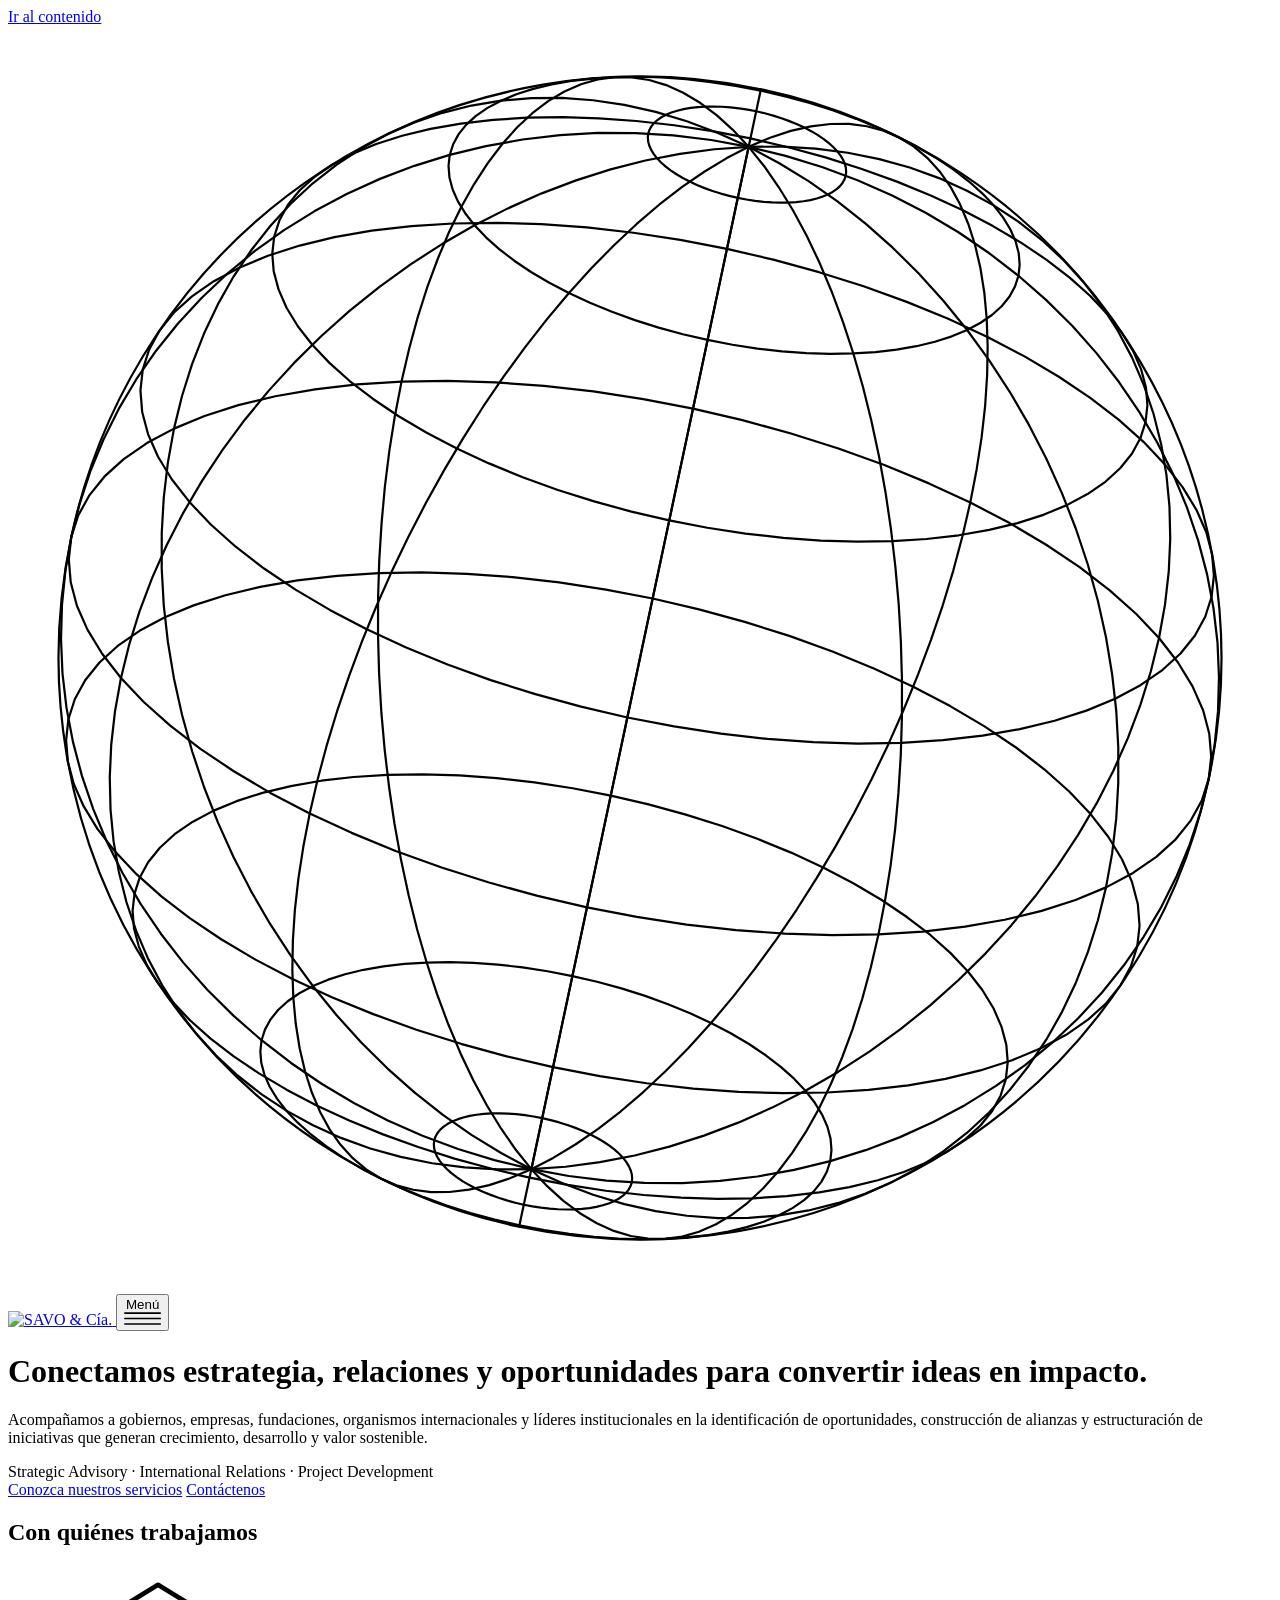
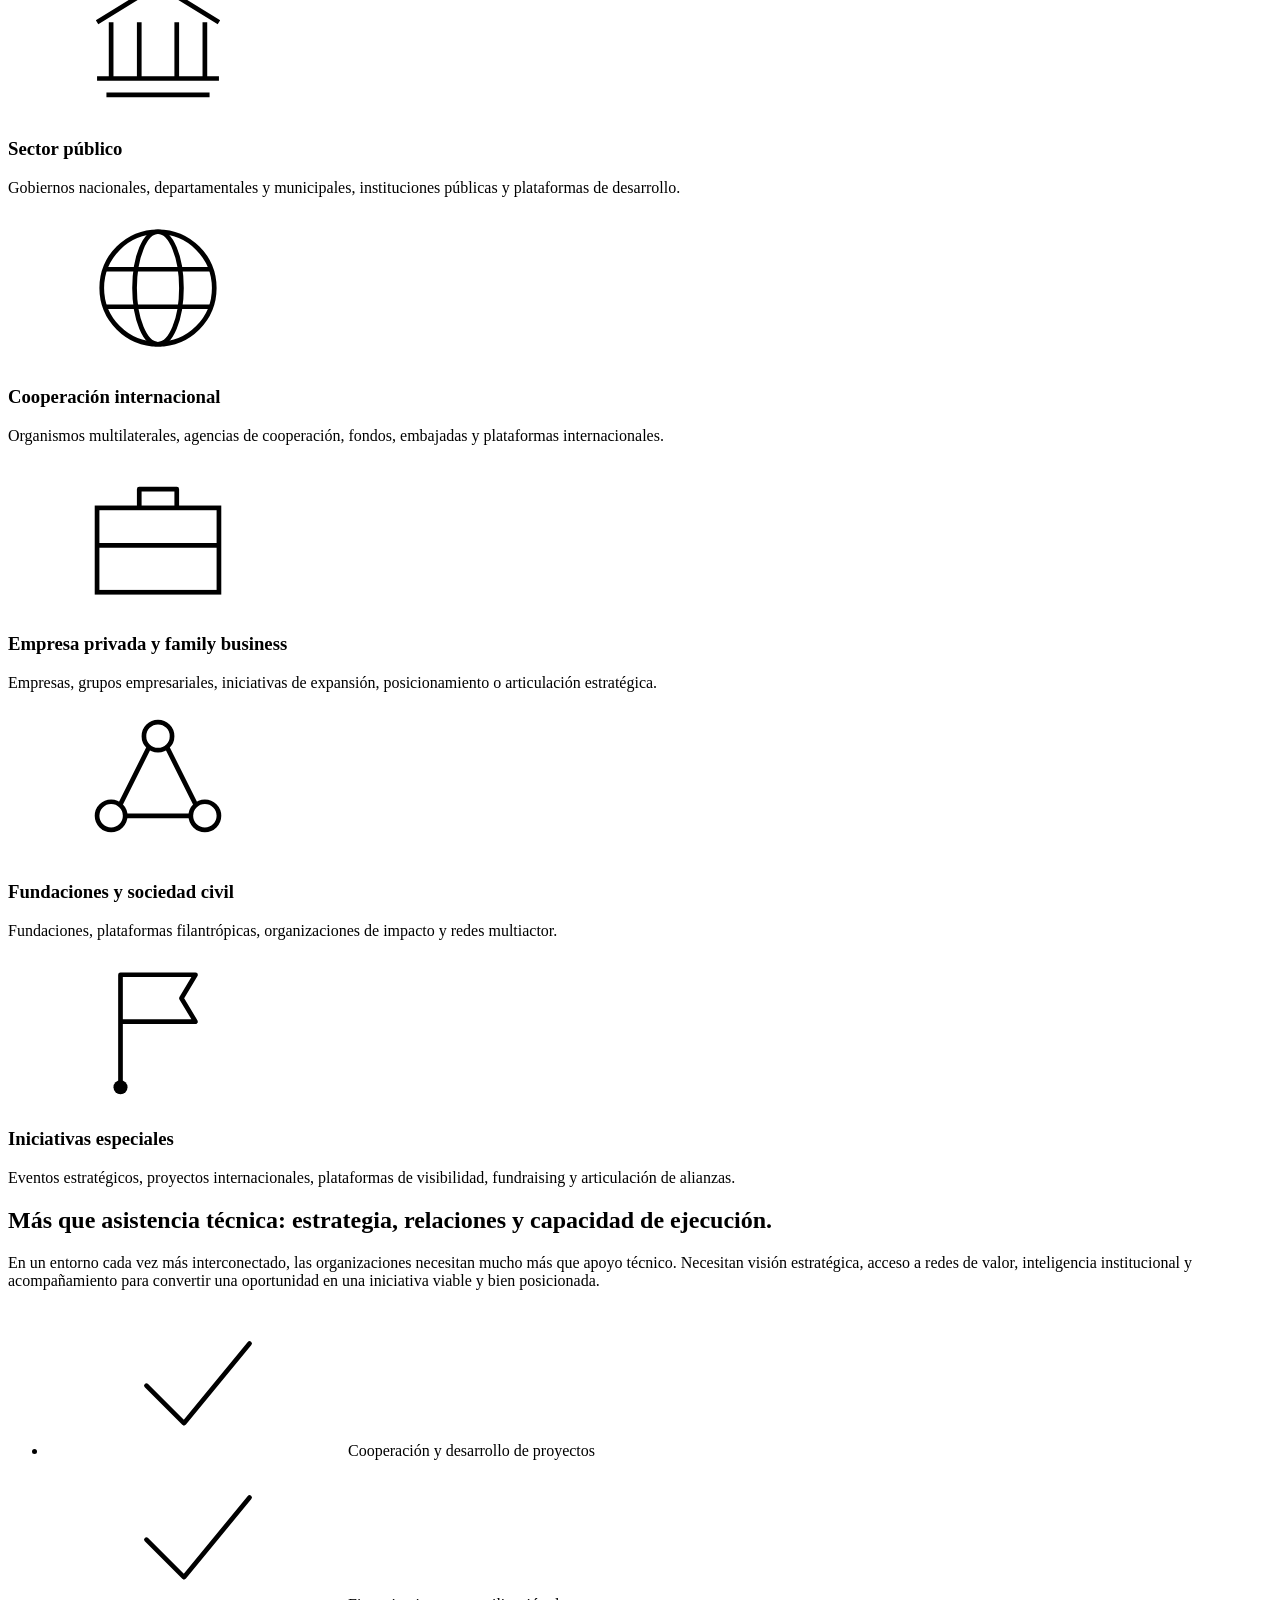
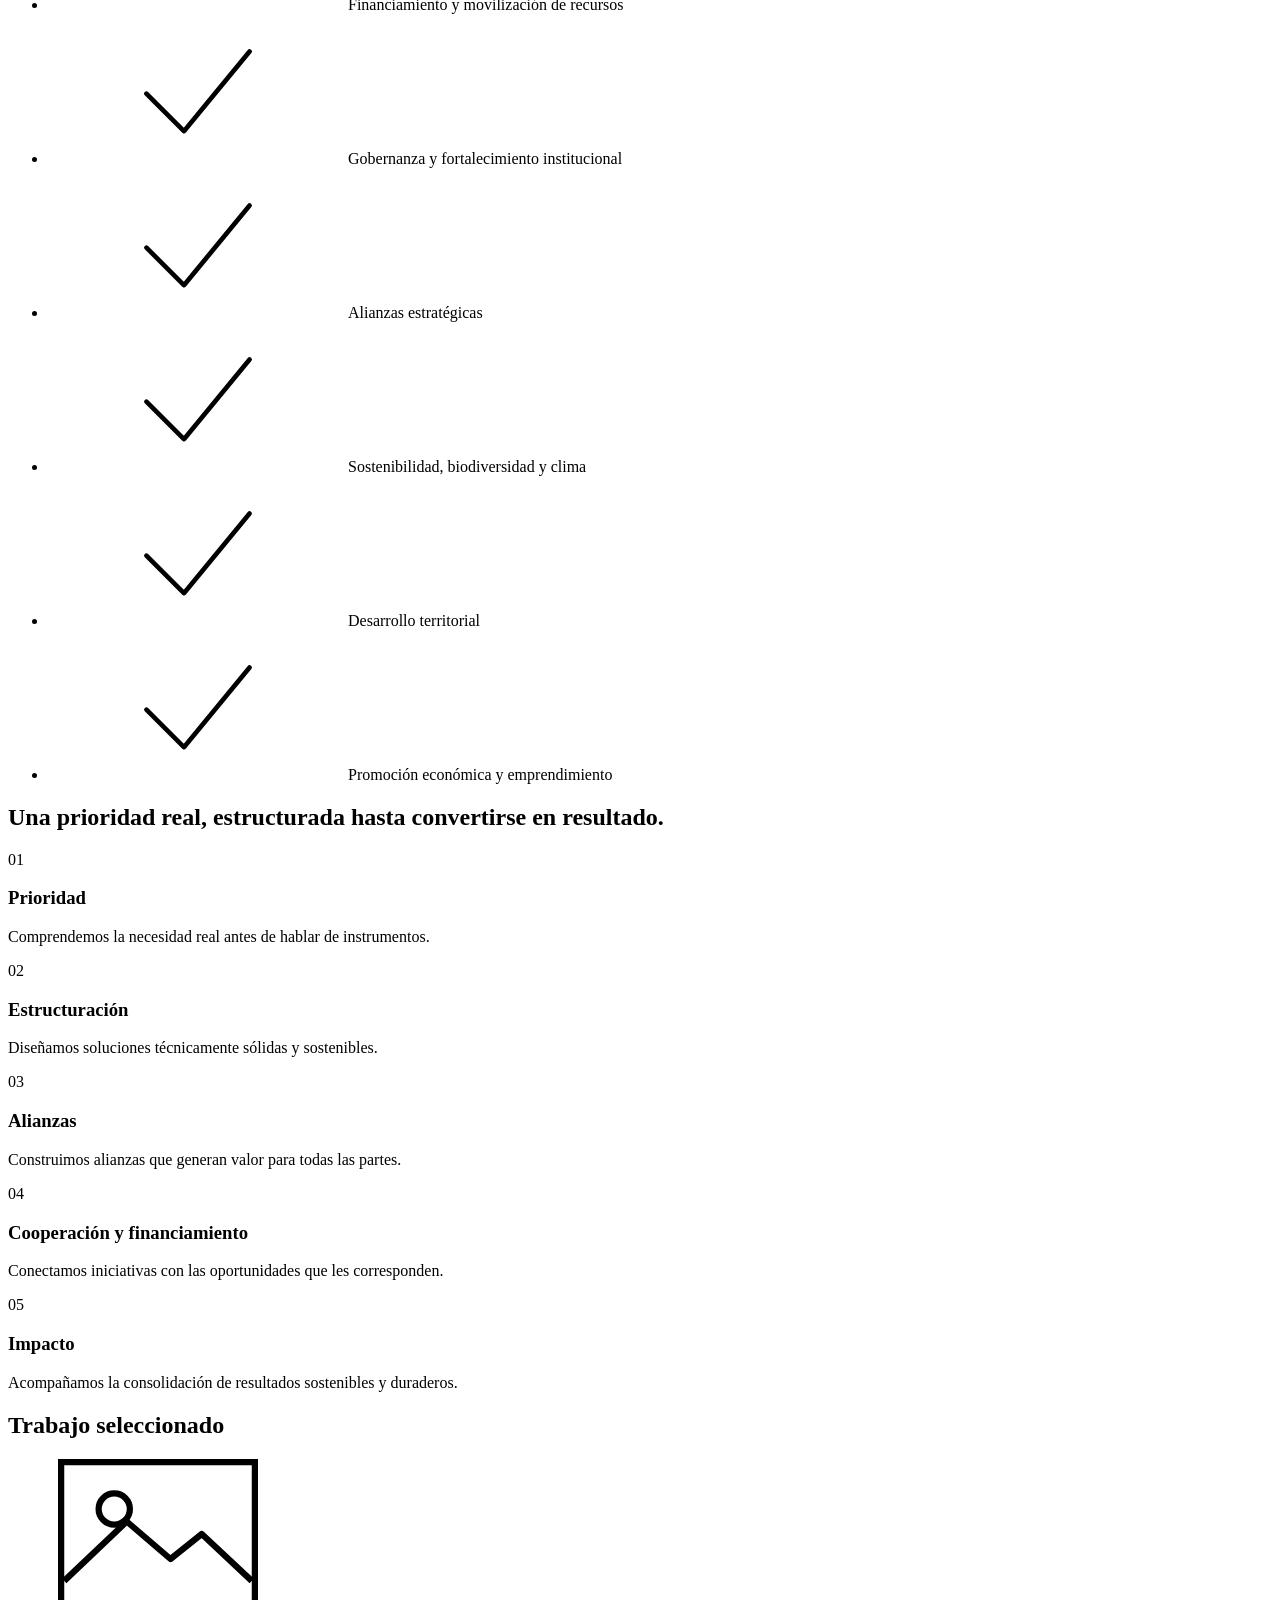
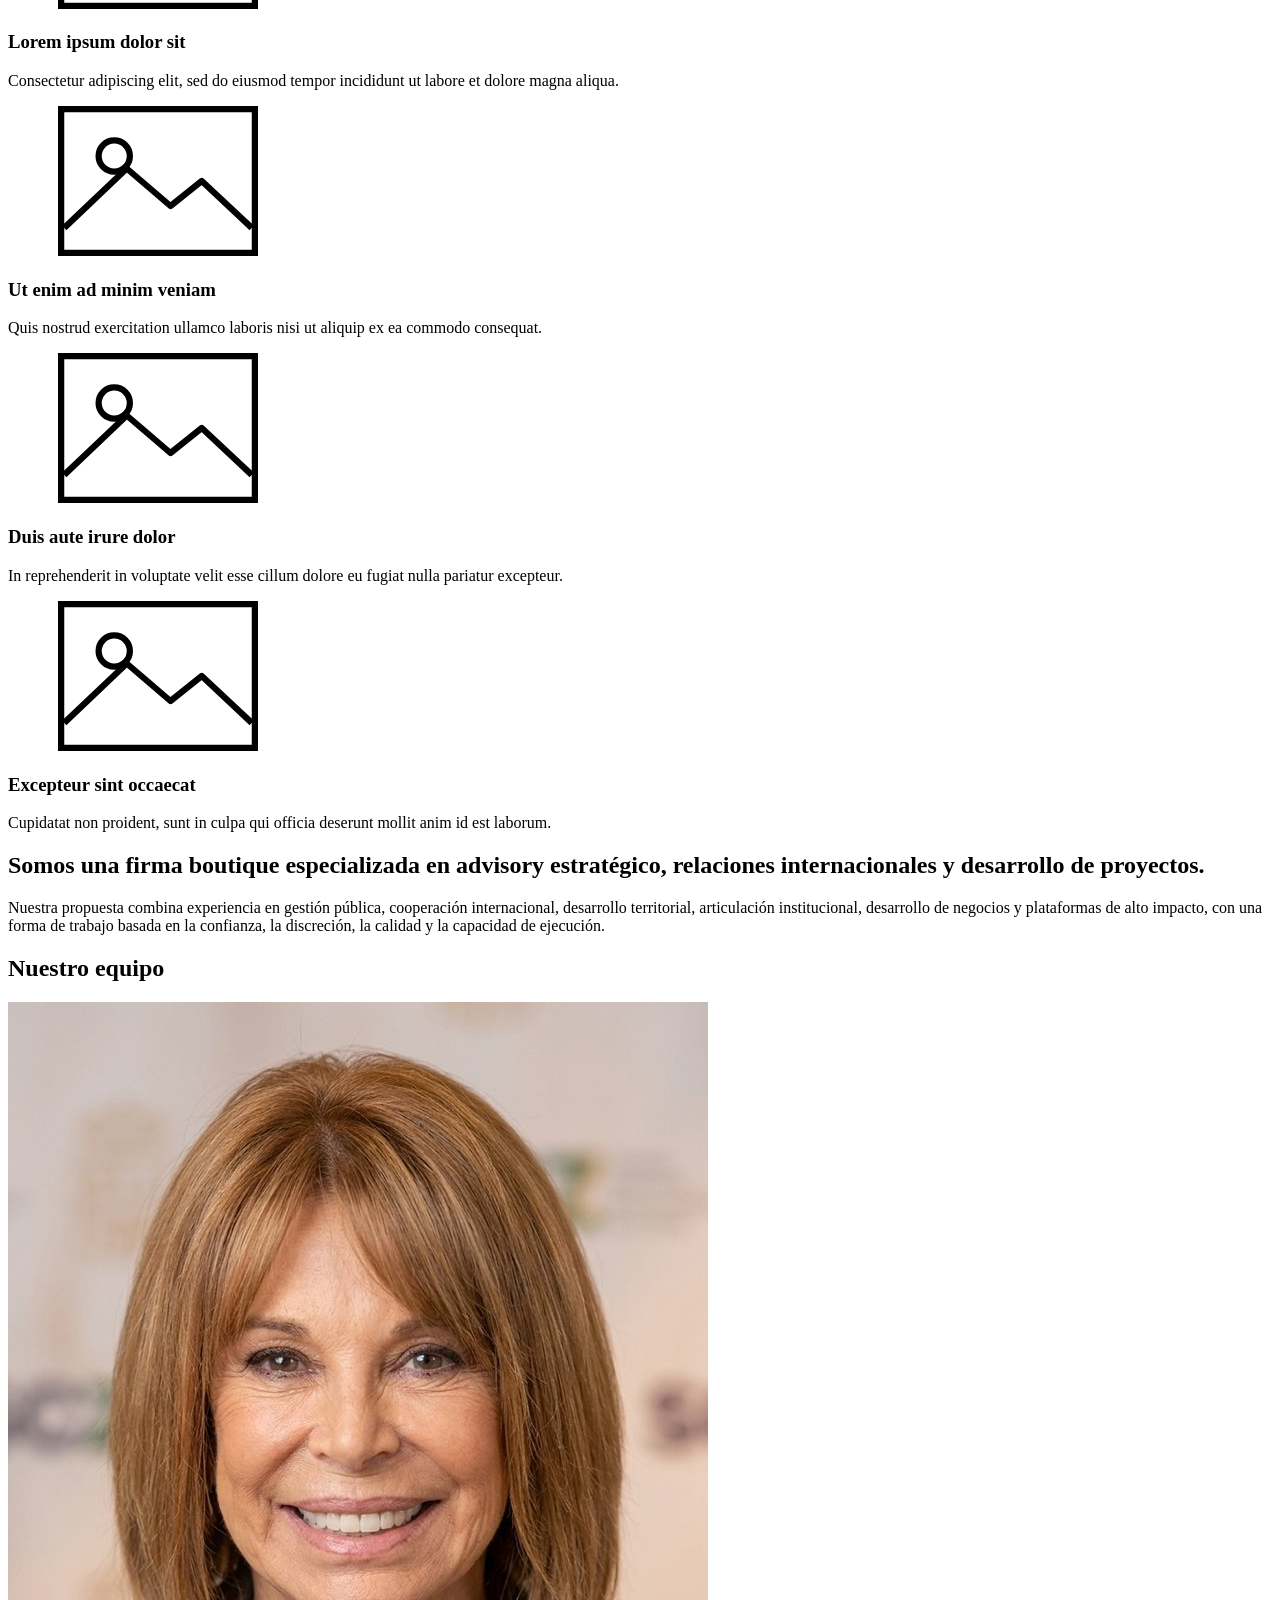
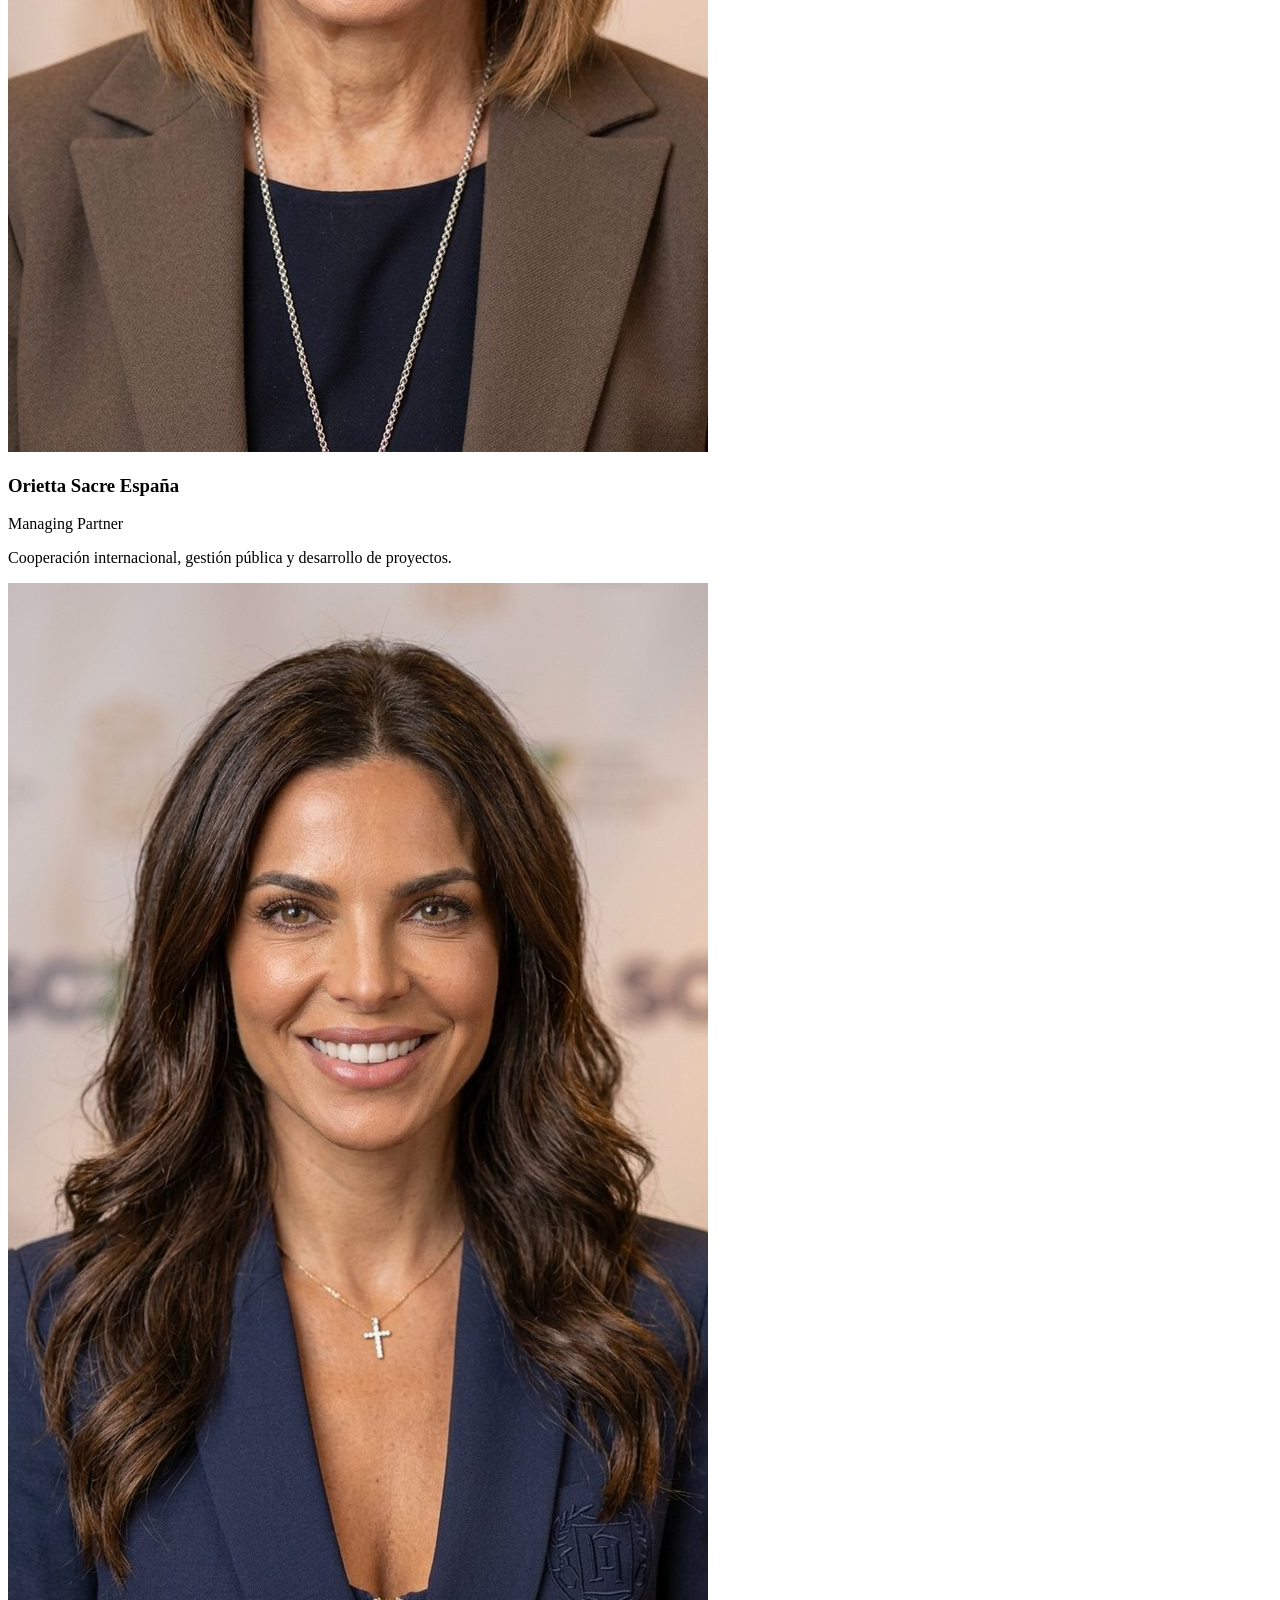
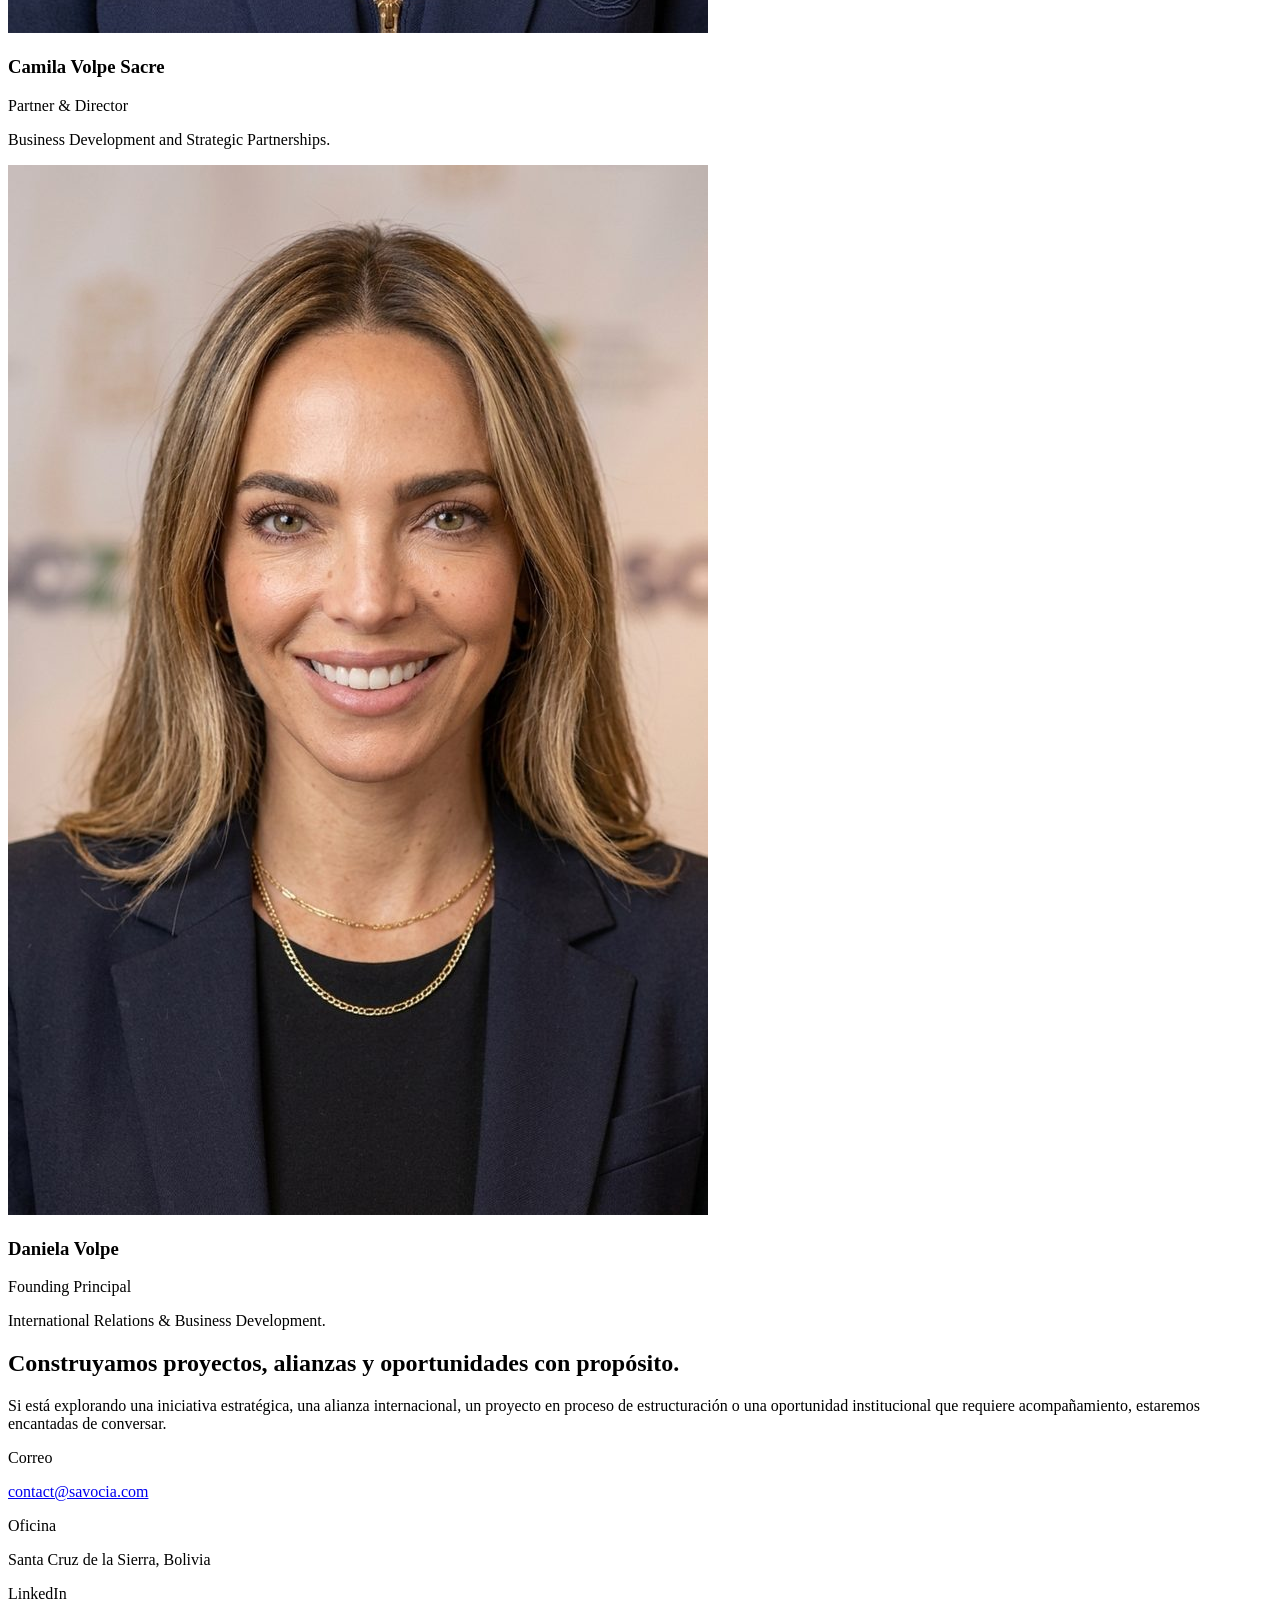
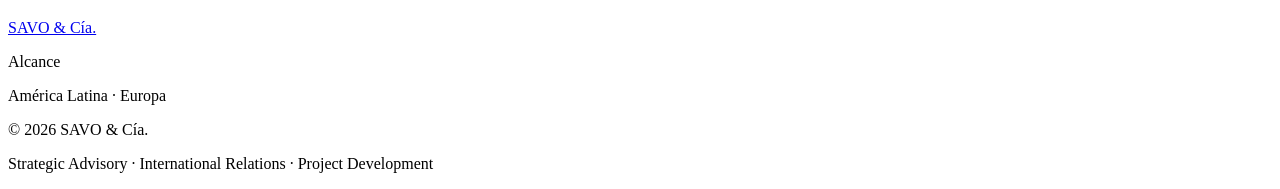
==== es/index.html @ 2169310a "Replace stock team photos with the real partner portraits Cropped to 2:3 and optimised: 1.9MB of sou" ====
<!DOCTYPE html>
<html lang="es">
<head>
<meta charset="utf-8">
<meta name="robots" content="noindex, nofollow">
<meta name="viewport" content="width=device-width, initial-scale=1">
<title>SAVO &amp; Cía. — Strategic Advisory, International Relations, Project Development</title>
<meta name="description" content="Firma boutique boliviana de asesoría estratégica. Convertimos prioridades reales de desarrollo en proyectos estructurados que atraen alianzas, cooperación y financiamiento.">
<link rel="canonical" href="https://www.savocia.com/es/">
<link rel="alternate" hreflang="es" href="https://www.savocia.com/es/">
<link rel="alternate" hreflang="en" href="https://www.savocia.com/en/">
<link rel="alternate" hreflang="x-default" href="https://www.savocia.com/">
<meta property="og:type" content="website">
<meta property="og:locale" content="es_BO">
<meta property="og:title" content="SAVO &amp; Cía.">
<meta property="og:description" content="De prioridades reales a impacto duradero. Asesoría estratégica, relaciones internacionales y desarrollo de proyectos.">
<meta property="og:url" content="https://www.savocia.com/es/">
<link rel="icon" href="../assets/brand/isotype.svg" type="image/svg+xml">
<link rel="preconnect" href="https://fonts.googleapis.com">
<link rel="preconnect" href="https://fonts.gstatic.com" crossorigin>
<link rel="stylesheet" href="https://fonts.googleapis.com/css2?family=Zen+Kaku+Gothic+New:wght@300;400;500;700&display=swap">
<link rel="stylesheet" href="../assets/css/savo.css">
</head>
<body>
<svg width="0" height="0" style="position:absolute" aria-hidden="true" focusable="false">
  <symbol id="ph-image" viewBox="0 0 32 24">
    <rect x="0.5" y="0.5" width="31" height="23" fill="none" stroke="currentColor"/>
    <circle cx="9" cy="8" r="2.5" fill="none" stroke="currentColor"/>
    <path d="M1 19.5 L11 10 L18 16 L23 12 L31 19.5" fill="none" stroke="currentColor" stroke-linejoin="round"/>
  </symbol>
  <symbol id="ic-public" viewBox="0 0 32 32">
    <path d="M3 12 L16 4 L29 12" fill="none" stroke="currentColor" stroke-linejoin="round"/>
    <path d="M6 12 V24 M12 12 V24 M20 12 V24 M26 12 V24" fill="none" stroke="currentColor"/>
    <path d="M3 24 H29 M5 27.5 H27" fill="none" stroke="currentColor"/>
  </symbol>
  <symbol id="ic-coop" viewBox="0 0 32 32">
    <circle cx="16" cy="16" r="12" fill="none" stroke="currentColor"/>
    <ellipse cx="16" cy="16" rx="5" ry="12" fill="none" stroke="currentColor"/>
    <path d="M4.5 12 H27.5 M4.5 20 H27.5" fill="none" stroke="currentColor"/>
  </symbol>
  <symbol id="ic-private" viewBox="0 0 32 32">
    <rect x="3" y="10" width="26" height="18" fill="none" stroke="currentColor"/>
    <path d="M12 10 V6 h8 v4" fill="none" stroke="currentColor" stroke-linejoin="round"/>
    <path d="M3 18 H29" fill="none" stroke="currentColor"/>
  </symbol>
  <symbol id="ic-civil" viewBox="0 0 32 32">
    <circle cx="16" cy="6" r="3" fill="none" stroke="currentColor"/>
    <circle cx="6" cy="23" r="3" fill="none" stroke="currentColor"/>
    <circle cx="26" cy="23" r="3" fill="none" stroke="currentColor"/>
    <path d="M14 8.5 L8 20.5 M18 8.5 L24 20.5 M9 23 H23" fill="none" stroke="currentColor"/>
  </symbol>
  <symbol id="ic-special" viewBox="0 0 32 32">
    <path d="M8 28 V4 h16 l-3 5 3 5 H8" fill="none" stroke="currentColor" stroke-linejoin="round"/>
    <circle cx="8" cy="28" r="1.5" fill="currentColor" stroke="none"/>
  </symbol>
  <symbol id="ic-check" viewBox="0 0 32 32">
    <path d="M5 17 L13 25 L27 8" fill="none" stroke="currentColor" stroke-width="1" stroke-linecap="round" stroke-linejoin="round"/>
  </symbol>
  <symbol id="ph-person" viewBox="0 0 32 32">
    <rect x="0.5" y="0.5" width="31" height="31" fill="none" stroke="currentColor"/>
    <circle cx="16" cy="13" r="4.5" fill="none" stroke="currentColor"/>
    <path d="M7.5 27 C7.5 21.5 11.5 19 16 19 C20.5 19 24.5 21.5 24.5 27" fill="none" stroke="currentColor" stroke-linecap="round"/>
  </symbol>
</svg>
<a class="skip" href="#cobertura">Ir al contenido</a>

<div class="menu-overlay" id="menu-overlay" hidden>
  <div class="wrap menu-inner">
    <div class="menu-head">
      <a class="mark" href="./" aria-label="SAVO &amp; Cía., inicio">
        <img src="../assets/brand/logotype-cream.svg" alt="SAVO &amp; Cía.">
      </a>
      <button class="menu-close" aria-label="Cerrar menú">
        <svg viewBox="0 0 44 44" aria-hidden="true">
          <line x1="5" y1="5" x2="39" y2="39" stroke="currentColor" stroke-width="1.5" stroke-linecap="round"/>
          <line x1="39" y1="5" x2="5" y2="39" stroke="currentColor" stroke-width="1.5" stroke-linecap="round"/>
        </svg>
      </button>
    </div>
      <nav class="menu-nav" aria-label="Principal">
        <a href="./" aria-current="page">Inicio</a>
        <a href="#areas">Qué hacemos</a>
        <a href="#enfoque">El enfoque</a>
        <a href="#trabajo">Trabajo</a>
        <a href="#equipo">Equipo</a>
        <a href="#contacto">Contacto</a>
      </nav>
      <a class="lang" href="../en/" data-lang-switch="en" aria-label="Switch to English"><b>ES</b> <span>/ EN</span></a>
  </div>
</div>

<div class="field">
  <div class="wrap">
    <div class="hero-globe" aria-hidden="true" data-tilt="26"><svg viewBox="0 0 200 200" fill="none" stroke="currentColor" stroke-width="0.35" stroke-linejoin="round" stroke-linecap="round"><g transform="rotate(12 100.0 100.0)"><circle cx="100.0" cy="100.0" r="92.0"/><path d="M115.98,181.43 L115.91,182.04 L115.73,182.65 L115.43,183.25 L115.01,183.83 L114.48,184.39 L113.84,184.93 L113.09,185.45 L112.24,185.93 L111.30,186.38 L110.27,186.80 L109.16,187.17 L107.99,187.50 L106.75,187.78 L105.46,188.01 L104.13,188.20 L102.77,188.33 L101.39,188.41 L100.00,188.44 L98.61,188.41 L97.23,188.33 L95.87,188.20 L94.54,188.01 L93.25,187.78 L92.01,187.50 L90.84,187.17 L89.73,186.80 L88.70,186.38 L87.76,185.93 L86.91,185.45 L86.16,184.93 L85.52,184.39 L84.99,183.83 L84.57,183.25 L84.27,182.65 L84.09,182.04 L84.02,181.43 L84.09,180.82 L84.27,180.22 L84.57,179.62 L84.99,179.04 L85.52,178.47 L86.16,177.93 L86.91,177.42 L87.76,176.93 L88.70,176.48 L89.73,176.07 L90.84,175.70 L92.01,175.37 L93.25,175.09 L94.54,174.85 L95.87,174.67 L97.23,174.54 L98.61,174.46 L100.00,174.43 L101.39,174.46 L102.77,174.54 L104.13,174.67 L105.46,174.85 L106.75,175.09 L107.99,175.37 L109.16,175.70 L110.27,176.07 L111.30,176.48 L112.24,176.93 L113.09,177.42 L113.84,177.93 L114.48,178.47 L115.01,179.04 L115.43,179.62 L115.73,180.22 L115.91,180.82 L115.98,181.43"/><path d="M146.00,171.61 L145.82,173.37 L145.30,175.11 L144.43,176.83 L143.23,178.51 L141.69,180.13 L139.84,181.69 L137.68,183.18 L135.24,184.57 L132.53,185.87 L129.57,187.06 L126.38,188.13 L123.00,189.07 L119.44,189.89 L115.73,190.56 L111.91,191.09 L107.99,191.47 L104.01,191.70 L100.00,191.78 L95.99,191.70 L92.01,191.47 L88.09,191.09 L84.27,190.56 L80.56,189.89 L77.00,189.07 L73.62,188.13 L70.43,187.06 L67.47,185.87 L64.76,184.57 L62.32,183.18 L60.16,181.69 L58.31,180.13 L56.77,178.51 L55.57,176.83 L54.70,175.11 L54.18,173.37 L54.00,171.61 L54.18,169.85 L54.70,168.11 L55.57,166.39 L56.77,164.71 L58.31,163.09 L60.16,161.53 L62.32,160.04 L64.76,158.65 L67.47,157.35 L70.43,156.16 L73.62,155.09 L77.00,154.15 L80.56,153.34 L84.27,152.66 L88.09,152.13 L92.01,151.75 L95.99,151.52 L100.00,151.45 L104.01,151.52 L107.99,151.75 L111.91,152.13 L115.73,152.66 L119.44,153.34 L123.00,154.15 L126.38,155.09 L129.57,156.16 L132.53,157.35 L135.24,158.65 L137.68,160.04 L139.84,161.53 L141.69,163.09 L143.23,164.71 L144.43,166.39 L145.30,168.11 L145.82,169.85 L146.00,171.61"/><path d="M170.48,153.15 L170.21,155.84 L169.41,158.52 L168.07,161.15 L166.23,163.72 L163.87,166.21 L161.03,168.60 L157.73,170.87 L153.99,173.01 L149.83,175.00 L145.30,176.82 L140.42,178.46 L135.24,179.91 L129.78,181.15 L124.10,182.18 L118.24,182.99 L112.24,183.58 L106.14,183.93 L100.00,184.05 L93.86,183.93 L87.76,183.58 L81.76,182.99 L75.90,182.18 L70.22,181.15 L64.76,179.91 L59.58,178.46 L54.70,176.82 L50.17,175.00 L46.01,173.01 L42.27,170.87 L38.97,168.60 L36.13,166.21 L33.77,163.72 L31.93,161.15 L30.59,158.52 L29.79,155.84 L29.52,153.15 L29.79,150.46 L30.59,147.79 L31.93,145.16 L33.77,142.58 L36.13,140.09 L38.97,137.70 L42.27,135.43 L46.01,133.29 L50.17,131.31 L54.70,129.48 L59.58,127.84 L64.76,126.40 L70.22,125.15 L75.90,124.12 L81.76,123.31 L87.76,122.73 L93.86,122.37 L100.00,122.26 L106.14,122.37 L112.24,122.73 L118.24,123.31 L124.10,124.12 L129.78,125.15 L135.24,126.40 L140.42,127.84 L145.30,129.48 L149.83,131.31 L153.99,133.29 L157.73,135.43 L161.03,137.70 L163.87,140.09 L166.23,142.58 L168.07,145.16 L169.41,147.79 L170.21,150.46 L170.48,153.15"/><path d="M186.45,128.28 L186.12,131.58 L185.14,134.86 L183.51,138.09 L181.24,141.24 L178.35,144.30 L174.87,147.23 L170.82,150.02 L166.23,152.64 L161.13,155.08 L155.57,157.31 L149.59,159.33 L143.23,161.10 L136.54,162.63 L129.57,163.89 L122.38,164.89 L115.01,165.60 L107.53,166.04 L100.00,166.18 L92.47,166.04 L84.99,165.60 L77.62,164.89 L70.43,163.89 L63.46,162.63 L56.77,161.10 L50.41,159.33 L44.43,157.31 L38.87,155.08 L33.77,152.64 L29.18,150.02 L25.13,147.23 L21.65,144.30 L18.76,141.24 L16.49,138.09 L14.86,134.86 L13.88,131.58 L13.55,128.28 L13.88,124.98 L14.86,121.70 L16.49,118.47 L18.76,115.32 L21.65,112.26 L25.13,109.33 L29.18,106.54 L33.77,103.92 L38.87,101.48 L44.43,99.25 L50.41,97.24 L56.77,95.46 L63.46,93.93 L70.43,92.67 L77.62,91.67 L84.99,90.96 L92.47,90.53 L100.00,90.38 L107.53,90.53 L115.01,90.96 L122.38,91.67 L129.57,92.67 L136.54,93.93 L143.23,95.46 L149.59,97.24 L155.57,99.25 L161.13,101.48 L166.23,103.92 L170.82,106.54 L174.87,109.33 L178.35,112.26 L181.24,115.32 L183.51,118.47 L185.14,121.70 L186.12,124.98 L186.45,128.28"/><path d="M192.00,100.00 L191.65,103.52 L190.60,107.00 L188.87,110.44 L186.45,113.79 L183.38,117.04 L179.67,120.17 L175.36,123.13 L170.48,125.92 L165.05,128.52 L159.14,130.89 L152.77,133.04 L146.00,134.93 L138.88,136.55 L131.47,137.90 L123.81,138.96 L115.98,139.72 L108.02,140.18 L100.00,140.33 L91.98,140.18 L84.02,139.72 L76.19,138.96 L68.53,137.90 L61.12,136.55 L54.00,134.93 L47.23,133.04 L40.86,130.89 L34.95,128.52 L29.52,125.92 L24.64,123.13 L20.33,120.17 L16.62,117.04 L13.55,113.79 L11.13,110.44 L9.40,107.00 L8.35,103.52 L8.00,100.00 L8.35,96.48 L9.40,93.00 L11.13,89.56 L13.55,86.21 L16.62,82.96 L20.33,79.83 L24.64,76.87 L29.52,74.08 L34.95,71.48 L40.86,69.11 L47.23,66.96 L54.00,65.07 L61.12,63.45 L68.53,62.10 L76.19,61.04 L84.02,60.28 L91.98,59.82 L100.00,59.67 L108.02,59.82 L115.98,60.28 L123.81,61.04 L131.47,62.10 L138.88,63.45 L146.00,65.07 L152.77,66.96 L159.14,69.11 L165.05,71.48 L170.48,74.08 L175.36,76.87 L179.67,79.83 L183.38,82.96 L186.45,86.21 L188.87,89.56 L190.60,93.00 L191.65,96.48 L192.00,100.00"/><path d="M186.45,71.72 L186.12,75.02 L185.14,78.30 L183.51,81.53 L181.24,84.68 L178.35,87.74 L174.87,90.67 L170.82,93.46 L166.23,96.08 L161.13,98.52 L155.57,100.75 L149.59,102.76 L143.23,104.54 L136.54,106.07 L129.57,107.33 L122.38,108.33 L115.01,109.04 L107.53,109.47 L100.00,109.62 L92.47,109.47 L84.99,109.04 L77.62,108.33 L70.43,107.33 L63.46,106.07 L56.77,104.54 L50.41,102.76 L44.43,100.75 L38.87,98.52 L33.77,96.08 L29.18,93.46 L25.13,90.67 L21.65,87.74 L18.76,84.68 L16.49,81.53 L14.86,78.30 L13.88,75.02 L13.55,71.72 L13.88,68.42 L14.86,65.14 L16.49,61.91 L18.76,58.76 L21.65,55.70 L25.13,52.77 L29.18,49.98 L33.77,47.36 L38.87,44.92 L44.43,42.69 L50.41,40.67 L56.77,38.90 L63.46,37.37 L70.43,36.11 L77.62,35.11 L84.99,34.40 L92.47,33.96 L100.00,33.82 L107.53,33.96 L115.01,34.40 L122.38,35.11 L129.57,36.11 L136.54,37.37 L143.23,38.90 L149.59,40.67 L155.57,42.69 L161.13,44.92 L166.23,47.36 L170.82,49.98 L174.87,52.77 L178.35,55.70 L181.24,58.76 L183.51,61.91 L185.14,65.14 L186.12,68.42 L186.45,71.72"/><path d="M170.48,46.85 L170.21,49.54 L169.41,52.21 L168.07,54.84 L166.23,57.42 L163.87,59.91 L161.03,62.30 L157.73,64.57 L153.99,66.71 L149.83,68.69 L145.30,70.52 L140.42,72.16 L135.24,73.60 L129.78,74.85 L124.10,75.88 L118.24,76.69 L112.24,77.27 L106.14,77.63 L100.00,77.74 L93.86,77.63 L87.76,77.27 L81.76,76.69 L75.90,75.88 L70.22,74.85 L64.76,73.60 L59.58,72.16 L54.70,70.52 L50.17,68.69 L46.01,66.71 L42.27,64.57 L38.97,62.30 L36.13,59.91 L33.77,57.42 L31.93,54.84 L30.59,52.21 L29.79,49.54 L29.52,46.85 L29.79,44.16 L30.59,41.48 L31.93,38.85 L33.77,36.28 L36.13,33.79 L38.97,31.40 L42.27,29.13 L46.01,26.99 L50.17,25.00 L54.70,23.18 L59.58,21.54 L64.76,20.09 L70.22,18.85 L75.90,17.82 L81.76,17.01 L87.76,16.42 L93.86,16.07 L100.00,15.95 L106.14,16.07 L112.24,16.42 L118.24,17.01 L124.10,17.82 L129.78,18.85 L135.24,20.09 L140.42,21.54 L145.30,23.18 L149.83,25.00 L153.99,26.99 L157.73,29.13 L161.03,31.40 L163.87,33.79 L166.23,36.28 L168.07,38.85 L169.41,41.48 L170.21,44.16 L170.48,46.85"/><path d="M146.00,28.39 L145.82,30.15 L145.30,31.89 L144.43,33.61 L143.23,35.29 L141.69,36.91 L139.84,38.47 L137.68,39.96 L135.24,41.35 L132.53,42.65 L129.57,43.84 L126.38,44.91 L123.00,45.85 L119.44,46.66 L115.73,47.34 L111.91,47.87 L107.99,48.25 L104.01,48.48 L100.00,48.55 L95.99,48.48 L92.01,48.25 L88.09,47.87 L84.27,47.34 L80.56,46.66 L77.00,45.85 L73.62,44.91 L70.43,43.84 L67.47,42.65 L64.76,41.35 L62.32,39.96 L60.16,38.47 L58.31,36.91 L56.77,35.29 L55.57,33.61 L54.70,31.89 L54.18,30.15 L54.00,28.39 L54.18,26.63 L54.70,24.89 L55.57,23.17 L56.77,21.49 L58.31,19.87 L60.16,18.31 L62.32,16.82 L64.76,15.43 L67.47,14.13 L70.43,12.94 L73.62,11.87 L77.00,10.93 L80.56,10.11 L84.27,9.44 L88.09,8.91 L92.01,8.53 L95.99,8.30 L100.00,8.22 L104.01,8.30 L107.99,8.53 L111.91,8.91 L115.73,9.44 L119.44,10.11 L123.00,10.93 L126.38,11.87 L129.57,12.94 L132.53,14.13 L135.24,15.43 L137.68,16.82 L139.84,18.31 L141.69,19.87 L143.23,21.49 L144.43,23.17 L145.30,24.89 L145.82,26.63 L146.00,28.39"/><path d="M115.98,18.57 L115.91,19.18 L115.73,19.78 L115.43,20.38 L115.01,20.96 L114.48,21.53 L113.84,22.07 L113.09,22.58 L112.24,23.07 L111.30,23.52 L110.27,23.93 L109.16,24.30 L107.99,24.63 L106.75,24.91 L105.46,25.15 L104.13,25.33 L102.77,25.46 L101.39,25.54 L100.00,25.57 L98.61,25.54 L97.23,25.46 L95.87,25.33 L94.54,25.15 L93.25,24.91 L92.01,24.63 L90.84,24.30 L89.73,23.93 L88.70,23.52 L87.76,23.07 L86.91,22.58 L86.16,22.07 L85.52,21.53 L84.99,20.96 L84.57,20.38 L84.27,19.78 L84.09,19.18 L84.02,18.57 L84.09,17.96 L84.27,17.35 L84.57,16.75 L84.99,16.17 L85.52,15.61 L86.16,15.07 L86.91,14.55 L87.76,14.07 L88.70,13.62 L89.73,13.20 L90.84,12.83 L92.01,12.50 L93.25,12.22 L94.54,11.99 L95.87,11.80 L97.23,11.67 L98.61,11.59 L100.00,11.56 L101.39,11.59 L102.77,11.67 L104.13,11.80 L105.46,11.99 L106.75,12.22 L107.99,12.50 L109.16,12.83 L110.27,13.20 L111.30,13.62 L112.24,14.07 L113.09,14.55 L113.84,15.07 L114.48,15.61 L115.01,16.17 L115.43,16.75 L115.73,17.35 L115.91,17.96 L115.98,18.57"/><g class="mers"><path class="mer" d="M100.00,182.69 L106.02,182.51 L112.01,181.98 L117.95,181.10 L123.81,179.87 L129.57,178.30 L135.21,176.39 L140.69,174.16 L146.00,171.61 L151.11,168.75 L156.01,165.60 L160.66,162.17 L165.05,158.47 L169.17,154.52 L172.99,150.34 L176.50,145.94 L179.67,141.34 L182.51,136.57 L185.00,131.64 L187.12,126.58 L188.87,121.40 L190.23,116.13 L191.21,110.79 L191.80,105.41 L192.00,100.00 L191.80,94.59 L191.21,89.21 L190.23,83.87 L188.87,78.60 L187.12,73.42 L185.00,68.36 L182.51,63.43 L179.67,58.66 L176.50,54.06 L172.99,49.66 L169.17,45.48 L165.05,41.53 L160.66,37.83 L156.01,34.40 L151.11,31.25 L146.00,28.39 L140.69,25.84 L135.21,23.61 L129.57,21.70 L123.81,20.13 L117.95,18.90 L112.01,18.02 L106.02,17.49 L100.00,17.31"/><path class="mer" d="M100.00,182.69 L105.21,183.83 L110.40,184.61 L115.54,185.03 L120.62,185.09 L125.61,184.78 L130.49,184.11 L135.24,183.08 L139.84,181.69 L144.26,179.96 L148.50,177.88 L152.53,175.46 L156.34,172.73 L159.90,169.68 L163.21,166.34 L166.25,162.71 L169.00,158.81 L171.46,154.66 L173.61,150.27 L175.45,145.67 L176.96,140.88 L178.14,135.91 L178.99,130.79 L179.50,125.53 L179.67,120.17 L179.50,114.71 L178.99,109.20 L178.14,103.65 L176.96,98.08 L175.45,92.52 L173.61,86.99 L171.46,81.51 L169.00,76.12 L166.25,70.83 L163.21,65.66 L159.90,60.64 L156.34,55.79 L152.53,51.13 L148.50,46.67 L144.26,42.45 L139.84,38.47 L135.24,34.76 L130.49,31.32 L125.61,28.18 L120.62,25.35 L115.54,22.83 L110.40,20.65 L105.21,18.81 L100.00,17.31"/><path class="mer" d="M100.00,182.69 L103.01,184.80 L106.00,186.54 L108.97,187.91 L111.91,188.91 L114.79,189.53 L117.60,189.76 L120.35,189.61 L123.00,189.07 L125.56,188.16 L128.00,186.86 L130.33,185.20 L132.53,183.17 L134.58,180.78 L136.49,178.05 L138.25,174.98 L139.84,171.59 L141.26,167.90 L142.50,163.91 L143.56,159.65 L144.43,155.14 L145.12,150.39 L145.61,145.42 L145.90,140.26 L146.00,134.93 L145.90,129.44 L145.61,123.84 L145.12,118.12 L144.43,112.34 L143.56,106.49 L142.50,100.62 L141.26,94.75 L139.84,88.90 L138.25,83.10 L136.49,77.37 L134.58,71.74 L132.53,66.23 L130.33,60.86 L128.00,55.66 L125.56,50.65 L123.00,45.85 L120.35,41.29 L117.60,36.97 L114.79,32.93 L111.91,29.17 L108.97,25.71 L106.00,22.58 L103.01,19.77 L100.00,17.31"/><path class="mer" d="M100.00,182.69 L100.00,185.15 L100.00,187.25 L100.00,188.97 L100.00,190.31 L100.00,191.26 L100.00,191.83 L100.00,192.00 L100.00,191.78 L100.00,191.16 L100.00,190.15 L100.00,188.76 L100.00,186.99 L100.00,184.84 L100.00,182.33 L100.00,179.47 L100.00,176.27 L100.00,172.74 L100.00,168.90 L100.00,164.77 L100.00,160.36 L100.00,155.69 L100.00,150.78 L100.00,145.65 L100.00,140.33 L100.00,134.84 L100.00,129.19 L100.00,123.42 L100.00,117.55 L100.00,111.61 L100.00,105.62 L100.00,99.60 L100.00,93.58 L100.00,87.59 L100.00,81.66 L100.00,75.80 L100.00,70.05 L100.00,64.42 L100.00,58.95 L100.00,53.65 L100.00,48.55 L100.00,43.68 L100.00,39.04 L100.00,34.66 L100.00,30.57 L100.00,26.77 L100.00,23.28 L100.00,20.13 L100.00,17.31"/><path class="mer" d="M100.00,182.69 L96.99,184.80 L94.00,186.54 L91.03,187.91 L88.09,188.91 L85.21,189.53 L82.40,189.76 L79.65,189.61 L77.00,189.07 L74.44,188.16 L72.00,186.86 L69.67,185.20 L67.47,183.17 L65.42,180.78 L63.51,178.05 L61.75,174.98 L60.16,171.59 L58.74,167.90 L57.50,163.91 L56.44,159.65 L55.57,155.14 L54.88,150.39 L54.39,145.42 L54.10,140.26 L54.00,134.93 L54.10,129.44 L54.39,123.84 L54.88,118.12 L55.57,112.34 L56.44,106.49 L57.50,100.62 L58.74,94.75 L60.16,88.90 L61.75,83.10 L63.51,77.37 L65.42,71.74 L67.47,66.23 L69.67,60.86 L72.00,55.66 L74.44,50.65 L77.00,45.85 L79.65,41.29 L82.40,36.97 L85.21,32.93 L88.09,29.17 L91.03,25.71 L94.00,22.58 L96.99,19.77 L100.00,17.31"/><path class="mer" d="M100.00,182.69 L94.79,183.83 L89.60,184.61 L84.46,185.03 L79.38,185.09 L74.39,184.78 L69.51,184.11 L64.76,183.08 L60.16,181.69 L55.74,179.96 L51.50,177.88 L47.47,175.46 L43.66,172.73 L40.10,169.68 L36.79,166.34 L33.75,162.71 L31.00,158.81 L28.54,154.66 L26.39,150.27 L24.55,145.67 L23.04,140.88 L21.86,135.91 L21.01,130.79 L20.50,125.53 L20.33,120.17 L20.50,114.71 L21.01,109.20 L21.86,103.65 L23.04,98.08 L24.55,92.52 L26.39,86.99 L28.54,81.51 L31.00,76.12 L33.75,70.83 L36.79,65.66 L40.10,60.64 L43.66,55.79 L47.47,51.13 L51.50,46.67 L55.74,42.45 L60.16,38.47 L64.76,34.76 L69.51,31.32 L74.39,28.18 L79.38,25.35 L84.46,22.83 L89.60,20.65 L94.79,18.81 L100.00,17.31"/><path class="mer" d="M100.00,182.69 L93.98,182.51 L87.99,181.98 L82.05,181.10 L76.19,179.87 L70.43,178.30 L64.79,176.39 L59.31,174.16 L54.00,171.61 L48.89,168.75 L43.99,165.60 L39.34,162.17 L34.95,158.47 L30.83,154.52 L27.01,150.34 L23.50,145.94 L20.33,141.34 L17.49,136.57 L15.00,131.64 L12.88,126.58 L11.13,121.40 L9.77,116.13 L8.79,110.79 L8.20,105.41 L8.00,100.00 L8.20,94.59 L8.79,89.21 L9.77,83.87 L11.13,78.60 L12.88,73.42 L15.00,68.36 L17.49,63.43 L20.33,58.66 L23.50,54.06 L27.01,49.66 L30.83,45.48 L34.95,41.53 L39.34,37.83 L43.99,34.40 L48.89,31.25 L54.00,28.39 L59.31,25.84 L64.79,23.61 L70.43,21.70 L76.19,20.13 L82.05,18.90 L87.99,18.02 L93.98,17.49 L100.00,17.31"/><path class="mer" d="M100.00,182.69 L94.79,181.19 L89.60,179.35 L84.46,177.17 L79.38,174.65 L74.39,171.82 L69.51,168.68 L64.76,165.24 L60.16,161.53 L55.74,157.55 L51.50,153.33 L47.47,148.87 L43.66,144.21 L40.10,139.36 L36.79,134.34 L33.75,129.17 L31.00,123.88 L28.54,118.49 L26.39,113.01 L24.55,107.48 L23.04,101.92 L21.86,96.35 L21.01,90.80 L20.50,85.29 L20.33,79.83 L20.50,74.47 L21.01,69.21 L21.86,64.09 L23.04,59.12 L24.55,54.33 L26.39,49.73 L28.54,45.34 L31.00,41.19 L33.75,37.29 L36.79,33.66 L40.10,30.32 L43.66,27.27 L47.47,24.54 L51.50,22.12 L55.74,20.04 L60.16,18.31 L64.76,16.92 L69.51,15.89 L74.39,15.22 L79.38,14.91 L84.46,14.97 L89.60,15.39 L94.79,16.17 L100.00,17.31"/><path class="mer" d="M100.00,182.69 L96.99,180.23 L94.00,177.42 L91.03,174.29 L88.09,170.83 L85.21,167.07 L82.40,163.03 L79.65,158.71 L77.00,154.15 L74.44,149.35 L72.00,144.34 L69.67,139.14 L67.47,133.77 L65.42,128.26 L63.51,122.63 L61.75,116.90 L60.16,111.10 L58.74,105.25 L57.50,99.38 L56.44,93.51 L55.57,87.66 L54.88,81.88 L54.39,76.16 L54.10,70.56 L54.00,65.07 L54.10,59.74 L54.39,54.58 L54.88,49.61 L55.57,44.86 L56.44,40.35 L57.50,36.09 L58.74,32.10 L60.16,28.41 L61.75,25.02 L63.51,21.95 L65.42,19.22 L67.47,16.83 L69.67,14.80 L72.00,13.14 L74.44,11.84 L77.00,10.93 L79.65,10.39 L82.40,10.24 L85.21,10.47 L88.09,11.09 L91.03,12.09 L94.00,13.46 L96.99,15.20 L100.00,17.31"/><path class="mer" d="M100.00,182.69 L100.00,179.87 L100.00,176.72 L100.00,173.23 L100.00,169.43 L100.00,165.34 L100.00,160.96 L100.00,156.32 L100.00,151.45 L100.00,146.35 L100.00,141.05 L100.00,135.58 L100.00,129.95 L100.00,124.20 L100.00,118.34 L100.00,112.41 L100.00,106.42 L100.00,100.40 L100.00,94.38 L100.00,88.39 L100.00,82.45 L100.00,76.58 L100.00,70.81 L100.00,65.16 L100.00,59.67 L100.00,54.35 L100.00,49.22 L100.00,44.31 L100.00,39.64 L100.00,35.23 L100.00,31.10 L100.00,27.26 L100.00,23.73 L100.00,20.53 L100.00,17.67 L100.00,15.16 L100.00,13.01 L100.00,11.24 L100.00,9.85 L100.00,8.84 L100.00,8.22 L100.00,8.00 L100.00,8.17 L100.00,8.74 L100.00,9.69 L100.00,11.03 L100.00,12.75 L100.00,14.85 L100.00,17.31"/><path class="mer" d="M100.00,182.69 L103.01,180.23 L106.00,177.42 L108.97,174.29 L111.91,170.83 L114.79,167.07 L117.60,163.03 L120.35,158.71 L123.00,154.15 L125.56,149.35 L128.00,144.34 L130.33,139.14 L132.53,133.77 L134.58,128.26 L136.49,122.63 L138.25,116.90 L139.84,111.10 L141.26,105.25 L142.50,99.38 L143.56,93.51 L144.43,87.66 L145.12,81.88 L145.61,76.16 L145.90,70.56 L146.00,65.07 L145.90,59.74 L145.61,54.58 L145.12,49.61 L144.43,44.86 L143.56,40.35 L142.50,36.09 L141.26,32.10 L139.84,28.41 L138.25,25.02 L136.49,21.95 L134.58,19.22 L132.53,16.83 L130.33,14.80 L128.00,13.14 L125.56,11.84 L123.00,10.93 L120.35,10.39 L117.60,10.24 L114.79,10.47 L111.91,11.09 L108.97,12.09 L106.00,13.46 L103.01,15.20 L100.00,17.31"/><path class="mer" d="M100.00,182.69 L105.21,181.19 L110.40,179.35 L115.54,177.17 L120.62,174.65 L125.61,171.82 L130.49,168.68 L135.24,165.24 L139.84,161.53 L144.26,157.55 L148.50,153.33 L152.53,148.87 L156.34,144.21 L159.90,139.36 L163.21,134.34 L166.25,129.17 L169.00,123.88 L171.46,118.49 L173.61,113.01 L175.45,107.48 L176.96,101.92 L178.14,96.35 L178.99,90.80 L179.50,85.29 L179.67,79.83 L179.50,74.47 L178.99,69.21 L178.14,64.09 L176.96,59.12 L175.45,54.33 L173.61,49.73 L171.46,45.34 L169.00,41.19 L166.25,37.29 L163.21,33.66 L159.90,30.32 L156.34,27.27 L152.53,24.54 L148.50,22.12 L144.26,20.04 L139.84,18.31 L135.24,16.92 L130.49,15.89 L125.61,15.22 L120.62,14.91 L115.54,14.97 L110.40,15.39 L105.21,16.17 L100.00,17.31"/></g></g></svg></div>
    <header class="masthead">
      <a class="mark" href="./" aria-label="SAVO &amp; Cía., inicio">
        <img src="../assets/brand/logotype-cream.svg" alt="SAVO &amp; Cía.">
      </a>
      <button class="menu-toggle" aria-label="Abrir menú" aria-expanded="false" aria-controls="menu-overlay">
        <span class="menu-word">Menú</span>
        <svg class="menu-lines" viewBox="0 0 34 12" aria-hidden="true">
          <line x1="0.75" y1="1" x2="33.25" y2="1" stroke="currentColor" stroke-width="1.5" stroke-linecap="round"/>
          <line x1="0.75" y1="6" x2="33.25" y2="6" stroke="currentColor" stroke-width="1.5" stroke-linecap="round"/>
          <line x1="0.75" y1="11" x2="33.25" y2="11" stroke="currentColor" stroke-width="1.5" stroke-linecap="round"/>
        </svg>
      </button>
    </header>

    <h1 class="claim">Conectamos estrategia, relaciones y oportunidades para convertir ideas en impacto.</h1>

    <p class="refusal">Acompañamos a gobiernos, empresas, fundaciones, organismos internacionales y líderes institucionales en la identificación de oportunidades, construcción de alianzas y estructuración de iniciativas que generan crecimiento, desarrollo y valor sostenible.</p>

    <span class="label hero-disciplines">Strategic Advisory · International Relations · Project Development</span>

    <div class="acts">
      <a class="act" href="#areas">Conozca nuestros servicios</a>
      <a class="act act-quiet" href="#contacto">Contáctenos</a>
    </div>
  </div>
</div>

<div class="wrap plate-holder" id="cobertura">
  <div class="plate">
    <h2>Con quiénes trabajamos</h2>
    <div class="sectors">
        <article class="sector" tabindex="0">
          <svg class="sector-ic" aria-hidden="true"><use href="#ic-public"></use></svg>
          <h3>Sector público</h3>
          <p>Gobiernos nacionales, departamentales y municipales, instituciones públicas y plataformas de desarrollo.</p>
        </article>
        <article class="sector" tabindex="0">
          <svg class="sector-ic" aria-hidden="true"><use href="#ic-coop"></use></svg>
          <h3>Cooperación internacional</h3>
          <p>Organismos multilaterales, agencias de cooperación, fondos, embajadas y plataformas internacionales.</p>
        </article>
        <article class="sector" tabindex="0">
          <svg class="sector-ic" aria-hidden="true"><use href="#ic-private"></use></svg>
          <h3>Empresa privada y family business</h3>
          <p>Empresas, grupos empresariales, iniciativas de expansión, posicionamiento o articulación estratégica.</p>
        </article>
        <article class="sector" tabindex="0">
          <svg class="sector-ic" aria-hidden="true"><use href="#ic-civil"></use></svg>
          <h3>Fundaciones y sociedad civil</h3>
          <p>Fundaciones, plataformas filantrópicas, organizaciones de impacto y redes multiactor.</p>
        </article>
        <article class="sector" tabindex="0">
          <svg class="sector-ic" aria-hidden="true"><use href="#ic-special"></use></svg>
          <h3>Iniciativas especiales</h3>
          <p>Eventos estratégicos, proyectos internacionales, plataformas de visibilidad, fundraising y articulación de alianzas.</p>
        </article>
    </div>
  </div>
</div>

<section class="band" id="areas">
  <div class="wrap">
    <div class="two">
      <div>
        <div class="intro">
      <h2>Más que asistencia técnica: estrategia, relaciones y capacidad de ejecución.</h2>
      <p class="lede">En un entorno cada vez más interconectado, las organizaciones necesitan mucho más que apoyo técnico. Necesitan visión estratégica, acceso a redes de valor, inteligencia institucional y acompañamiento para convertir una oportunidad en una iniciativa viable y bien posicionada.</p>
    </div>
      </div>
      <div>
        <ul class="areas">
        <li><svg class="area-ic" aria-hidden="true"><use href="#ic-check"></use></svg><span>Cooperación y desarrollo de proyectos</span></li>
        <li><svg class="area-ic" aria-hidden="true"><use href="#ic-check"></use></svg><span>Financiamiento y movilización de recursos</span></li>
        <li><svg class="area-ic" aria-hidden="true"><use href="#ic-check"></use></svg><span>Gobernanza y fortalecimiento institucional</span></li>
        <li><svg class="area-ic" aria-hidden="true"><use href="#ic-check"></use></svg><span>Alianzas estratégicas</span></li>
        <li><svg class="area-ic" aria-hidden="true"><use href="#ic-check"></use></svg><span>Sostenibilidad, biodiversidad y clima</span></li>
        <li><svg class="area-ic" aria-hidden="true"><use href="#ic-check"></use></svg><span>Desarrollo territorial</span></li>
        <li><svg class="area-ic" aria-hidden="true"><use href="#ic-check"></use></svg><span>Promoción económica y emprendimiento</span></li>
    </ul>
      </div>
    </div>
  </div>
</section>



<section class="band band-dark" id="enfoque">
  <div class="wrap">
    <h2>Una prioridad real, estructurada hasta convertirse en resultado.</h2>
    <div class="chain">
      <div class="station">
        <p class="n">01</p>
        <h3>Prioridad</h3>
        <p>Comprendemos la necesidad real antes de hablar de instrumentos.</p>
      </div>
      <div class="station">
        <p class="n">02</p>
        <h3>Estructuración</h3>
        <p>Diseñamos soluciones técnicamente sólidas y sostenibles.</p>
      </div>
      <div class="station">
        <p class="n">03</p>
        <h3>Alianzas</h3>
        <p>Construimos alianzas que generan valor para todas las partes.</p>
      </div>
      <div class="station">
        <p class="n">04</p>
        <h3>Cooperación y financiamiento</h3>
        <p>Conectamos iniciativas con las oportunidades que les corresponden.</p>
      </div>
      <div class="station">
        <p class="n">05</p>
        <h3>Impacto</h3>
        <p>Acompañamos la consolidación de resultados sostenibles y duraderos.</p>
      </div>
    </div>
  </div>
</section>

<section class="band rule-top" id="trabajo">
  <div class="wrap">
    <h2>Trabajo seleccionado</h2>
    <div class="slots">
      <div class="slot">
        <div class="ph"><svg aria-hidden="true"><use href="#ph-image"></use></svg></div>
        <h3>Lorem ipsum dolor sit</h3>
        <p>Consectetur adipiscing elit, sed do eiusmod tempor incididunt ut labore et dolore magna aliqua.</p>
      </div>
      <div class="slot">
        <div class="ph"><svg aria-hidden="true"><use href="#ph-image"></use></svg></div>
        <h3>Ut enim ad minim veniam</h3>
        <p>Quis nostrud exercitation ullamco laboris nisi ut aliquip ex ea commodo consequat.</p>
      </div>
      <div class="slot">
        <div class="ph"><svg aria-hidden="true"><use href="#ph-image"></use></svg></div>
        <h3>Duis aute irure dolor</h3>
        <p>In reprehenderit in voluptate velit esse cillum dolore eu fugiat nulla pariatur excepteur.</p>
      </div>
      <div class="slot">
        <div class="ph"><svg aria-hidden="true"><use href="#ph-image"></use></svg></div>
        <h3>Excepteur sint occaecat</h3>
        <p>Cupidatat non proident, sunt in culpa qui officia deserunt mollit anim id est laborum.</p>
      </div>
    </div>
  </div>
</section>

<section class="band" id="firma">
  <div class="wrap">
    <div class="two">
      <div>
        <h2>Somos una firma boutique especializada en advisory estratégico, relaciones internacionales y desarrollo de proyectos.</h2>
      </div>
      <div>
        <p class="prose">Nuestra propuesta combina experiencia en gestión pública, cooperación internacional, desarrollo territorial, articulación institucional, desarrollo de negocios y plataformas de alto impacto, con una forma de trabajo basada en la confianza, la discreción, la calidad y la capacidad de ejecución.</p>
      </div>
    </div>
  </div>
</section>

<section class="band rule-top" id="equipo">
  <div class="wrap">
    <h2>Nuestro equipo</h2>
    <div class="people">
        <div class="person">
          <img class="portrait" src="../assets/img/team/orietta-sacre-espana.jpg" alt="Orietta Sacre España" width="700" height="1050" loading="lazy">
          <h3>Orietta Sacre España</h3>
          <p class="role">Managing Partner</p>
          <p>Cooperación internacional, gestión pública y desarrollo de proyectos.</p>
        </div>
        <div class="person">
          <img class="portrait" src="../assets/img/team/camila-volpe-sacre.jpg" alt="Camila Volpe Sacre" width="700" height="1050" loading="lazy">
          <h3>Camila Volpe Sacre</h3>
          <p class="role">Partner &amp; Director</p>
          <p>Business Development and Strategic Partnerships.</p>
        </div>
        <div class="person">
          <img class="portrait" src="../assets/img/team/daniela-volpe.jpg" alt="Daniela Volpe" width="700" height="1050" loading="lazy">
          <h3>Daniela Volpe</h3>
          <p class="role">Founding Principal</p>
          <p>International Relations &amp; Business Development.</p>
        </div>
    </div>
  </div>
</section>

<section class="close" id="contacto">
  <div class="wrap">
    <h2>Construyamos proyectos, alianzas y oportunidades con propósito.</h2>
    <p class="lede">Si está explorando una iniciativa estratégica, una alianza internacional, un proyecto en proceso de estructuración o una oportunidad institucional que requiere acompañamiento, estaremos encantadas de conversar.</p>
    <div class="details">
      <div>
        <p class="label">Correo</p>
        <p><a href="mailto:contact@savocia.com">contact@savocia.com</a></p>
      </div>
      <div>
        <p class="label">Oficina</p>
        <p>Santa Cruz de la Sierra, Bolivia</p>
      </div>
      <div>
        <p class="label">LinkedIn</p>
        <p><a href="https://www.linkedin.com/company/savo-cia/">SAVO &amp; Cía.</a></p>
      </div>
      <div>
        <p class="label">Alcance</p>
        <p>América Latina · Europa</p>
      </div>
    </div>
  </div>
</section>

<footer class="foot">
  <div class="wrap">
    <p>© 2026 SAVO &amp; Cía.</p>
    <p>Strategic Advisory · International Relations · Project Development</p>
  </div>
</footer>

<script src="../assets/js/savo.js"></script>
</body>
</html>
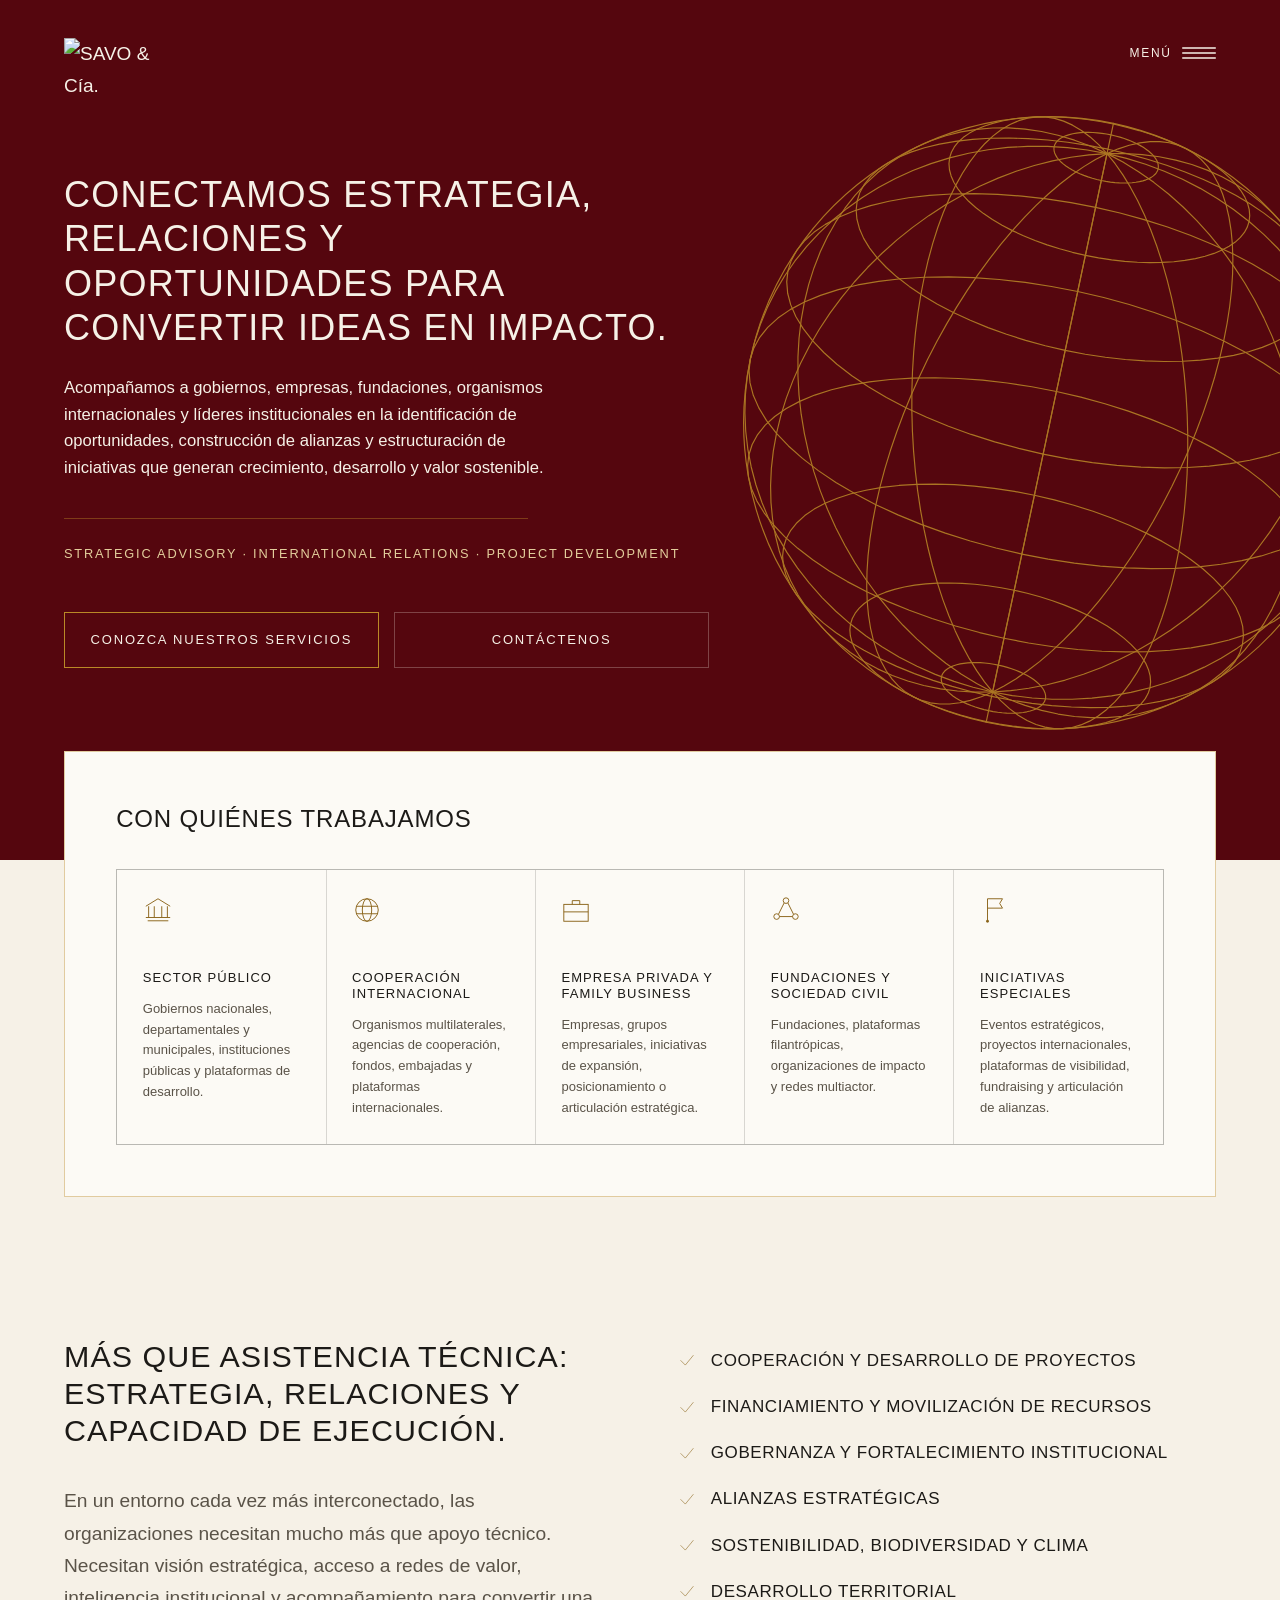
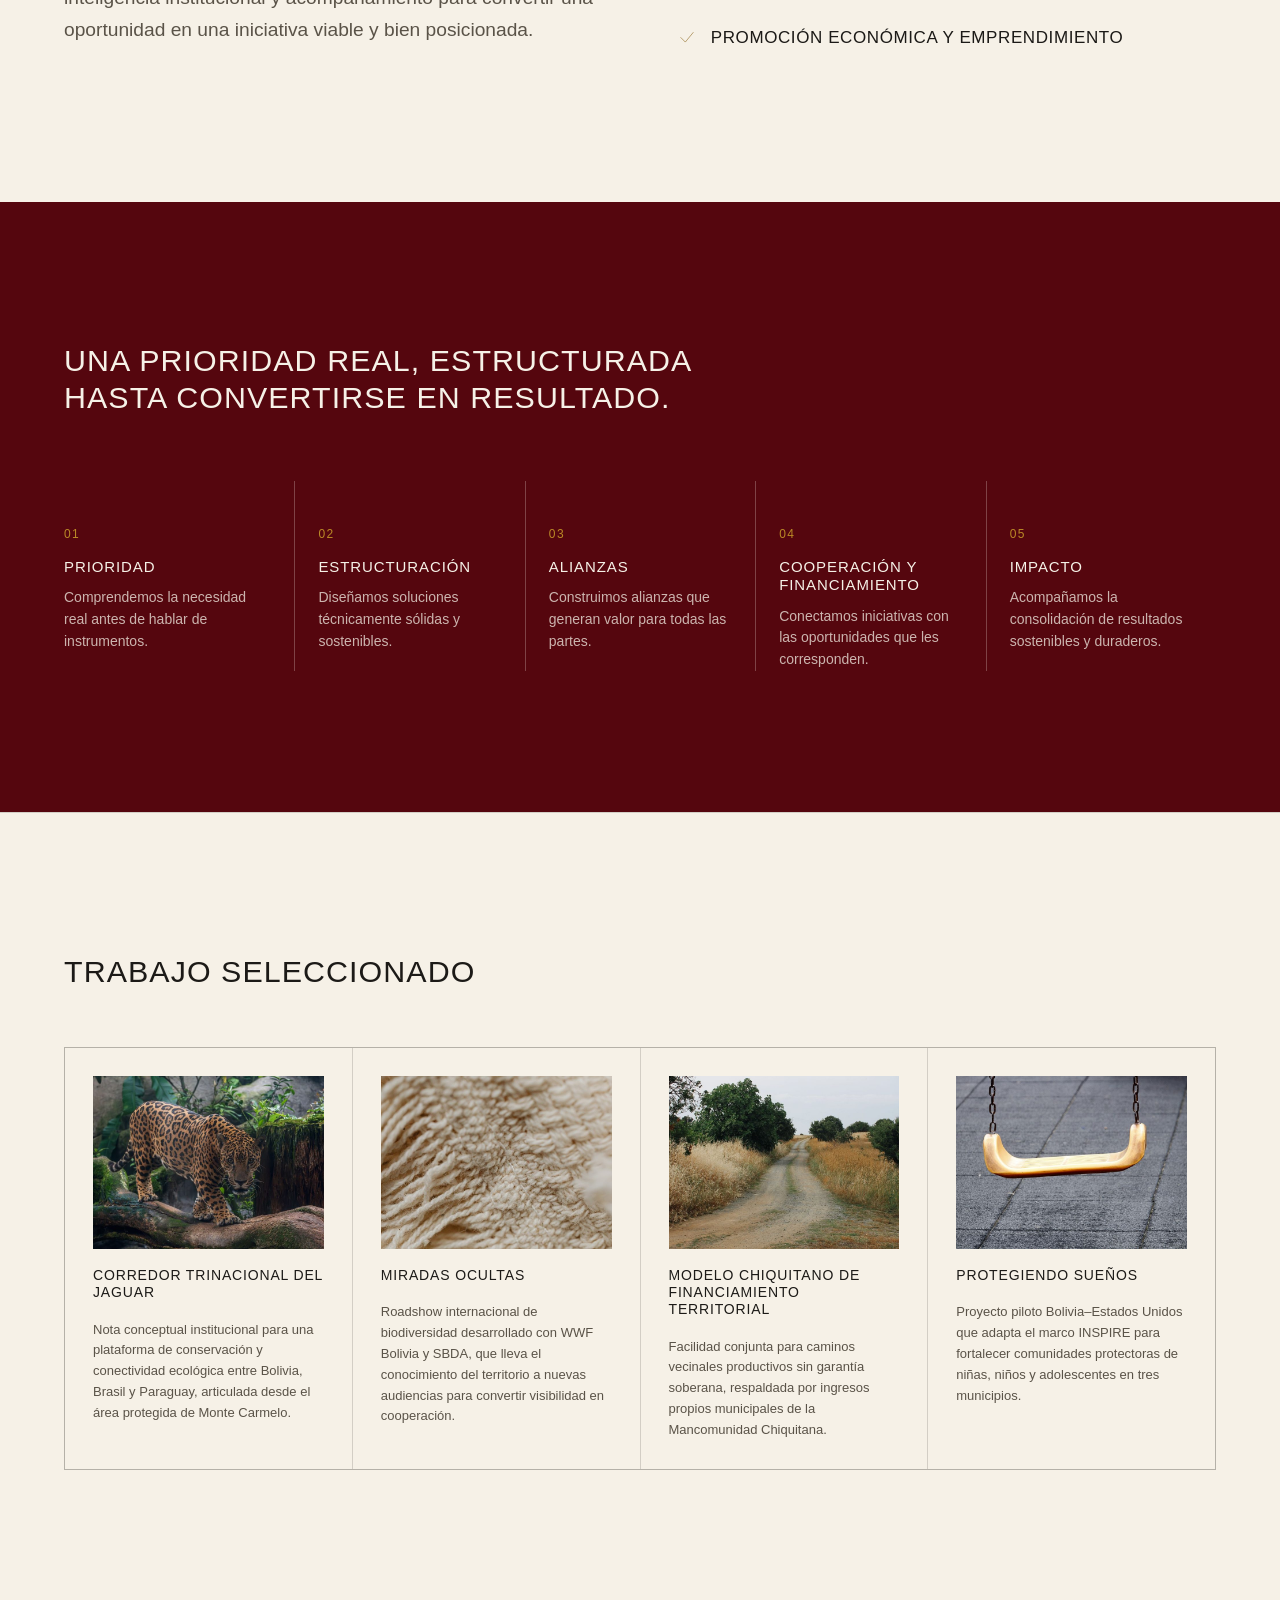
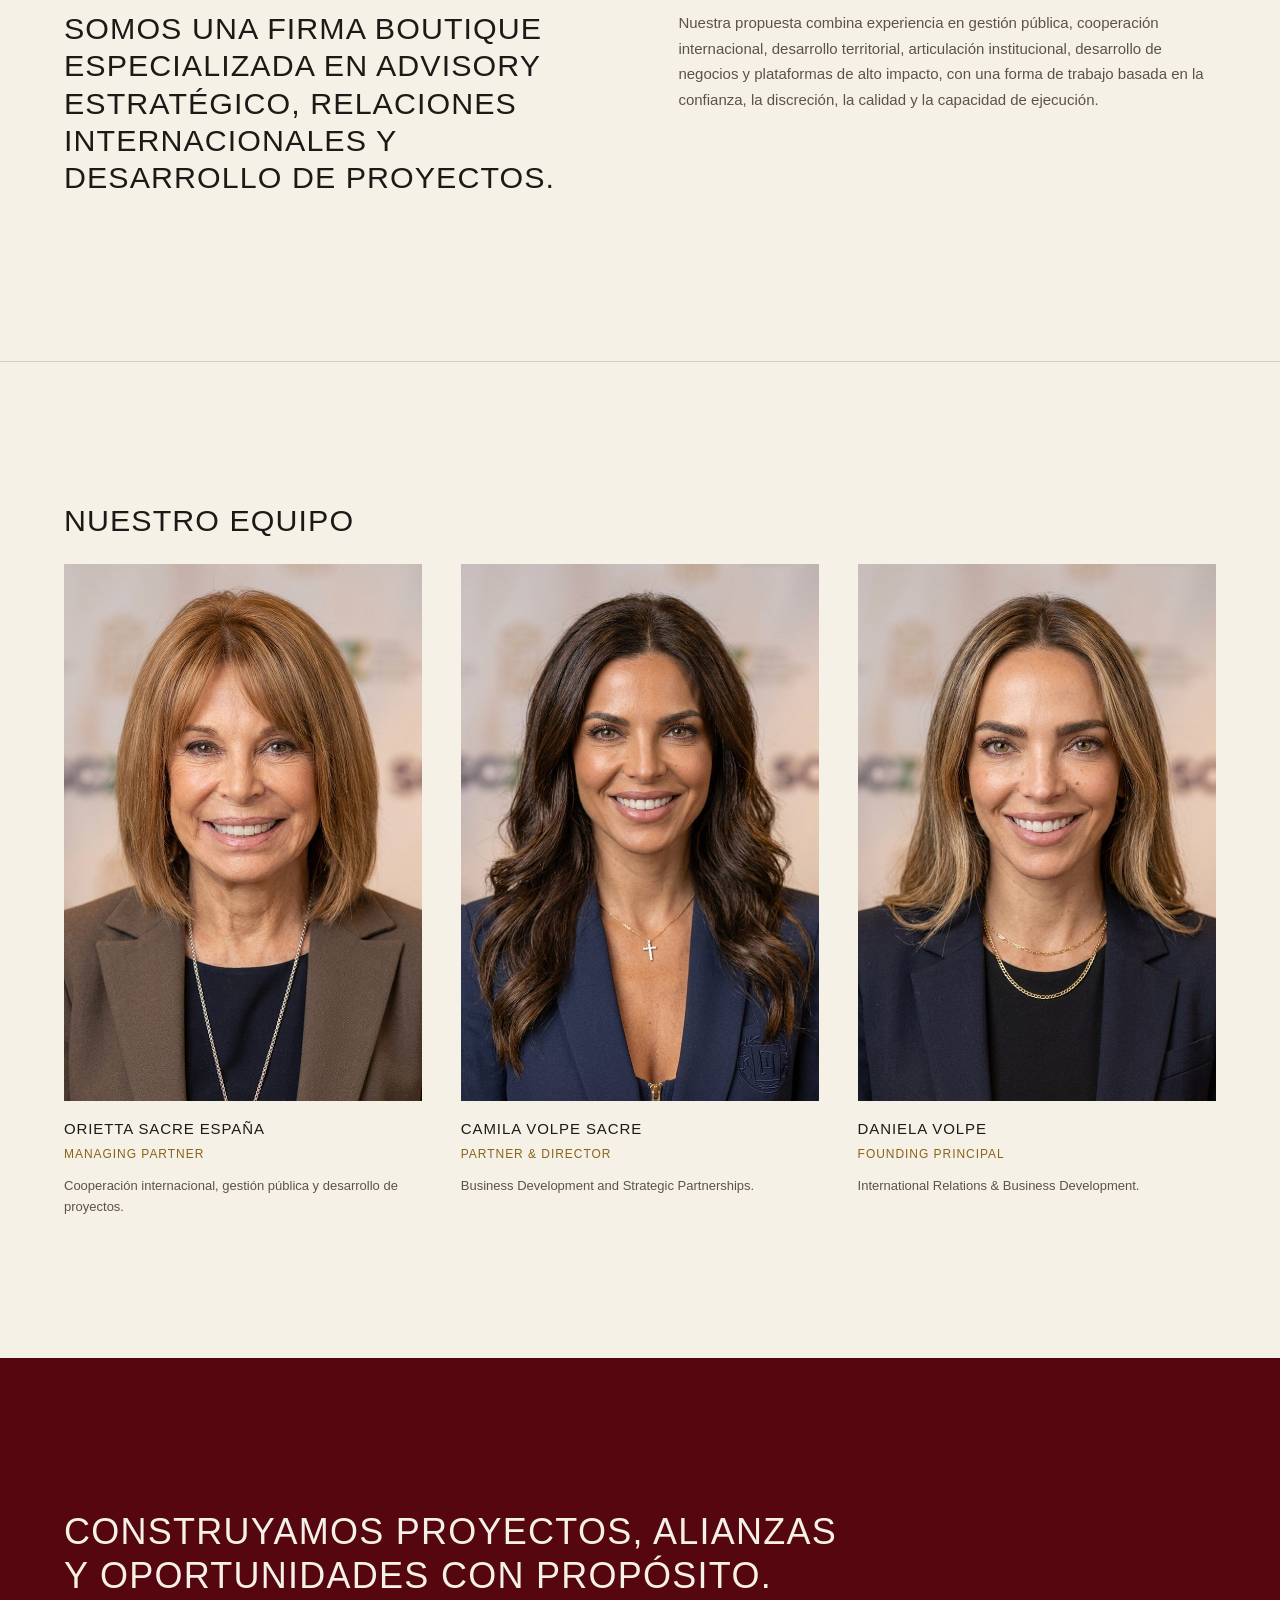
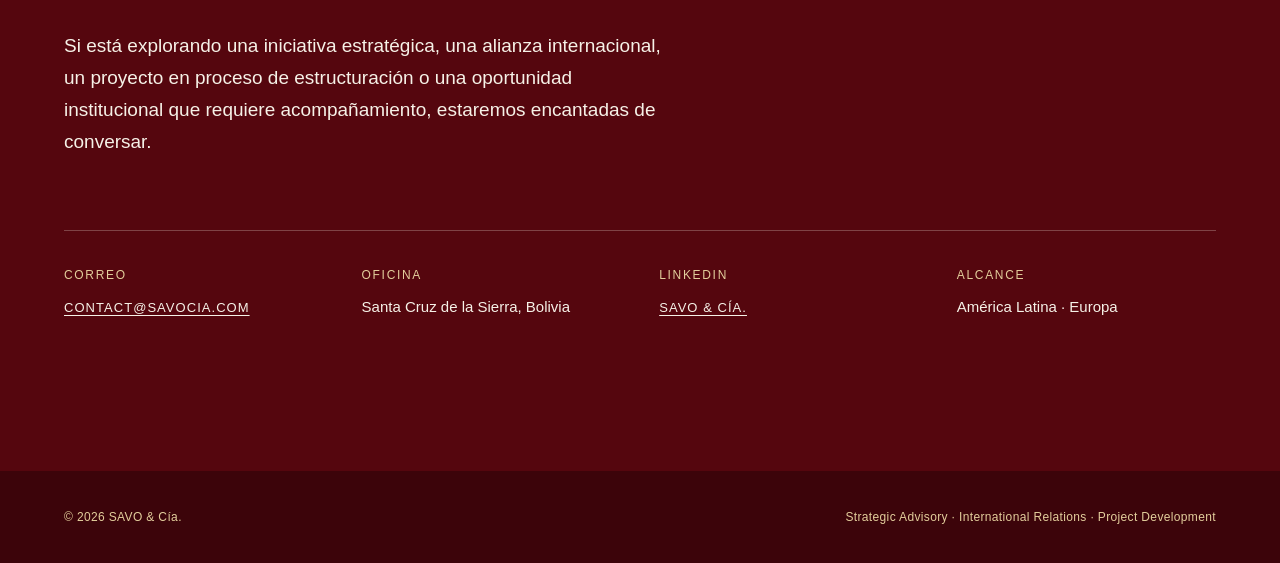
==== commit 5aa02a06: "Add the four real projects to Selected Work Titles and summaries drawn from SAVO's concept notes; st" ====
--- a/es/index.html
+++ b/es/index.html
@@ -23,11 +23,6 @@
 </head>
 <body>
 <svg width="0" height="0" style="position:absolute" aria-hidden="true" focusable="false">
-  <symbol id="ph-image" viewBox="0 0 32 24">
-    <rect x="0.5" y="0.5" width="31" height="23" fill="none" stroke="currentColor"/>
-    <circle cx="9" cy="8" r="2.5" fill="none" stroke="currentColor"/>
-    <path d="M1 19.5 L11 10 L18 16 L23 12 L31 19.5" fill="none" stroke="currentColor" stroke-linejoin="round"/>
-  </symbol>
   <symbol id="ic-public" viewBox="0 0 32 32">
     <path d="M3 12 L16 4 L29 12" fill="none" stroke="currentColor" stroke-linejoin="round"/>
     <path d="M6 12 V24 M12 12 V24 M20 12 V24 M26 12 V24" fill="none" stroke="currentColor"/>
@@ -55,11 +50,6 @@
   </symbol>
   <symbol id="ic-check" viewBox="0 0 32 32">
     <path d="M5 17 L13 25 L27 8" fill="none" stroke="currentColor" stroke-width="1" stroke-linecap="round" stroke-linejoin="round"/>
-  </symbol>
-  <symbol id="ph-person" viewBox="0 0 32 32">
-    <rect x="0.5" y="0.5" width="31" height="31" fill="none" stroke="currentColor"/>
-    <circle cx="16" cy="13" r="4.5" fill="none" stroke="currentColor"/>
-    <path d="M7.5 27 C7.5 21.5 11.5 19 16 19 C20.5 19 24.5 21.5 24.5 27" fill="none" stroke="currentColor" stroke-linecap="round"/>
   </symbol>
 </svg>
 <a class="skip" href="#cobertura">Ir al contenido</a>
@@ -216,24 +206,24 @@
     <h2>Trabajo seleccionado</h2>
     <div class="slots">
       <div class="slot">
-        <div class="ph"><svg aria-hidden="true"><use href="#ph-image"></use></svg></div>
-        <h3>Lorem ipsum dolor sit</h3>
-        <p>Consectetur adipiscing elit, sed do eiusmod tempor incididunt ut labore et dolore magna aliqua.</p>
+        <img class="shot" src="../assets/img/work/corredor-jaguar.jpg" alt="Jaguar en el bosque del corredor" width="800" height="600" loading="lazy">
+        <h3>Corredor Trinacional del Jaguar</h3>
+        <p>Nota conceptual institucional para una plataforma de conservación y conectividad ecológica entre Bolivia, Brasil y Paraguay, articulada desde el área protegida de Monte Carmelo.</p>
       </div>
       <div class="slot">
-        <div class="ph"><svg aria-hidden="true"><use href="#ph-image"></use></svg></div>
-        <h3>Ut enim ad minim veniam</h3>
-        <p>Quis nostrud exercitation ullamco laboris nisi ut aliquip ex ea commodo consequat.</p>
+        <img class="shot" src="../assets/img/work/miradas-ocultas.jpg" alt="Detalle de tejido artesanal" width="800" height="600" loading="lazy">
+        <h3>Miradas Ocultas</h3>
+        <p>Roadshow internacional de biodiversidad desarrollado con WWF Bolivia y SBDA, que lleva el conocimiento del territorio a nuevas audiencias para convertir visibilidad en cooperación.</p>
       </div>
       <div class="slot">
-        <div class="ph"><svg aria-hidden="true"><use href="#ph-image"></use></svg></div>
-        <h3>Duis aute irure dolor</h3>
-        <p>In reprehenderit in voluptate velit esse cillum dolore eu fugiat nulla pariatur excepteur.</p>
+        <img class="shot" src="../assets/img/work/modelo-chiquitano.jpg" alt="Camino vecinal entre campos" width="800" height="600" loading="lazy">
+        <h3>Modelo Chiquitano de Financiamiento Territorial</h3>
+        <p>Facilidad conjunta para caminos vecinales productivos sin garantía soberana, respaldada por ingresos propios municipales de la Mancomunidad Chiquitana.</p>
       </div>
       <div class="slot">
-        <div class="ph"><svg aria-hidden="true"><use href="#ph-image"></use></svg></div>
-        <h3>Excepteur sint occaecat</h3>
-        <p>Cupidatat non proident, sunt in culpa qui officia deserunt mollit anim id est laborum.</p>
+        <img class="shot" src="../assets/img/work/protegiendo-suenos.jpg" alt="Columpio en un parque infantil" width="800" height="600" loading="lazy">
+        <h3>Protegiendo Sueños</h3>
+        <p>Proyecto piloto Bolivia–Estados Unidos que adapta el marco INSPIRE para fortalecer comunidades protectoras de niñas, niños y adolescentes en tres municipios.</p>
       </div>
     </div>
   </div>
--- a/assets/css/savo.css
+++ b/assets/css/savo.css
@@ -0,0 +1,692 @@
+:root {
+  --burgundy: #55060E;
+  --burgundy-deep: #3C040A;
+  --gold: #BA8927;
+  --gold-deep: #8A6318;
+  --gold-pale: #E3CE9C;
+  --cream: #F6F1E7;
+  --cream-deep: #EDE5D5;
+  --cream-soft: rgba(246, 241, 231, 0.74);
+  --paper: #FCFAF5;
+  --ink: #1C1A17;
+  --ink-soft: #5A5348;
+  --rule: rgba(28, 26, 23, 0.16);
+  --rule-gold: rgba(186, 137, 39, 0.42);
+  --rule-cream: rgba(246, 241, 231, 0.26);
+
+  --ui: "Zen Kaku Gothic New", "Helvetica Neue", Arial, sans-serif;
+  --display: "Zen Kaku Gothic New", "Helvetica Neue", Arial, sans-serif;
+
+  --page: 1320px;
+  --gutter: clamp(22px, 5vw, 84px);
+  --caps: 0.14em;
+}
+
+*, *::before, *::after { box-sizing: border-box; }
+
+html {
+  -webkit-text-size-adjust: 100%;
+  scrollbar-color: var(--gold) var(--cream-deep);
+}
+
+body {
+  margin: 0;
+  background: var(--cream);
+  color: var(--ink);
+  font-family: var(--display);
+  font-size: 1.1875rem;
+  line-height: 1.68;
+  font-feature-settings: "liga" 1, "kern" 1;
+  text-rendering: optimizeLegibility;
+  -webkit-font-smoothing: antialiased;
+}
+
+::selection { background: var(--gold-pale); color: var(--burgundy); }
+
+:focus-visible {
+  outline: 2px solid var(--gold-deep);
+  outline-offset: 3px;
+}
+
+.field :focus-visible { outline-color: var(--gold-pale); }
+
+::-webkit-scrollbar { width: 12px; height: 12px; }
+::-webkit-scrollbar-track { background: var(--cream-deep); }
+::-webkit-scrollbar-thumb { background: var(--gold); border: 3px solid var(--cream-deep); }
+
+a { color: inherit; text-decoration-thickness: 1px; text-underline-offset: 0.22em; }
+
+h1, h2, h3 {
+  margin: 0;
+  /* Zen Kaku Gothic New ships 300 as its lightest cut; 200 does not exist */
+  font-weight: 300;
+  text-transform: uppercase;
+  line-height: 1.22;
+  letter-spacing: 0.035em;
+}
+h3 { letter-spacing: 0.06em; }
+
+p { margin: 0; }
+
+.wrap {
+  max-width: var(--page);
+  margin-inline: auto;
+  padding-inline: var(--gutter);
+}
+
+.label {
+  font-family: var(--ui);
+  font-size: 0.75rem;
+  font-weight: 400;
+  letter-spacing: var(--caps);
+  text-transform: uppercase;
+  line-height: 1.45;
+}
+
+.measure { max-width: 34em; }
+
+.sr-only {
+  position: absolute;
+  width: 1px;
+  height: 1px;
+  overflow: hidden;
+  clip-path: inset(50%);
+  white-space: nowrap;
+}
+
+.skip {
+  position: absolute;
+  left: -9999px;
+  top: 0;
+  background: var(--burgundy);
+  color: var(--cream);
+  padding: 0.75rem 1.25rem;
+  font-family: var(--ui);
+  font-size: 0.875rem;
+  z-index: 10;
+}
+.skip:focus { left: 1rem; top: 1rem; }
+
+.notice {
+  background: var(--gold-pale);
+  color: var(--burgundy);
+  font-family: var(--ui);
+  font-size: 0.8125rem;
+  line-height: 1.5;
+  padding-block: 0.8rem;
+  border-bottom: 1px solid var(--gold-deep);
+}
+.notice b { font-weight: 500; }
+
+.is-placeholder {
+  color: var(--ink-soft);
+  font-style: italic;
+}
+.field .is-placeholder { color: var(--gold-pale); }
+
+/* ---------- masthead field ---------- */
+
+.field {
+  position: relative;
+  overflow: hidden;
+  background: var(--burgundy);
+  color: var(--cream);
+  padding-block: clamp(1.75rem, 3vw, 2.5rem) clamp(7rem, 15vw, 14rem);
+}
+
+.masthead {
+  position: relative;
+  z-index: 1;
+  display: flex;
+  align-items: flex-start;
+  justify-content: space-between;
+  gap: 2rem;
+  flex-wrap: wrap;
+}
+
+.mark { display: block; text-decoration: none; }
+
+.mark img {
+  display: block;
+  width: clamp(93.75px, 9.375vw, 122.5px);
+  height: auto;
+}
+
+.hero-disciplines {
+  display: block;
+  margin-top: clamp(1.5rem, 3vw, 2.25rem);
+  color: var(--gold-pale);
+  font-size: clamp(0.75rem, 1vw, 0.8125rem);
+  letter-spacing: 0.14em;
+  line-height: 1.7;
+  max-width: 58rem;
+}
+
+.hero-disciplines::before {
+  content: "";
+  display: block;
+  width: 29rem;
+  max-width: 100%;
+  height: 1px;
+  margin-bottom: clamp(1.1rem, 2vw, 1.5rem);
+  background: var(--rule-gold);
+}
+
+.nav a:hover, .nav a[aria-current="page"] { border-bottom-color: var(--gold); }
+
+.lang {
+  font-family: var(--ui);
+  font-size: 0.75rem;
+  letter-spacing: var(--caps);
+  text-transform: uppercase;
+  display: inline-flex;
+  align-items: baseline;
+  gap: 0.5rem;
+  border: 1px solid var(--rule-gold);
+  padding: 0.5rem 0.7rem;
+  text-decoration: none;
+  color: var(--gold-pale);
+}
+.lang b { font-weight: 500; color: var(--cream); }
+.lang:hover { border-color: var(--gold); }
+
+.claim {
+  position: relative;
+  z-index: 1;
+  margin-top: clamp(2.5rem, 5.5vw, 4.5rem);
+  font-size: clamp(1.4rem, 3vw, 2.25rem);
+  max-width: 17em;
+  line-height: 1.24;
+}
+.claim em { font-style: normal; color: inherit; }
+
+.refusal {
+  margin-top: clamp(1rem, 2vw, 1.5rem);
+  font-family: var(--ui);
+  font-size: clamp(0.9375rem, 1.3vw, 1.0625rem);
+  line-height: 1.6;
+  max-width: 30em;
+  color: var(--cream);
+}
+.refusal strong { font-weight: 500; color: var(--gold-pale); }
+
+.acts {
+  display: inline-grid;
+  grid-auto-flow: column;
+  grid-auto-columns: 1fr;
+  gap: clamp(0.6rem, 1.2vw, 1rem);
+  margin-top: clamp(2.25rem, 4vw, 3rem);
+}
+
+.acts .act { margin-top: 0; text-align: center; }
+
+.act {
+  display: inline-block;
+  margin-top: clamp(2.25rem, 4vw, 3rem);
+  font-family: var(--ui);
+  font-size: 0.8125rem;
+  font-weight: 500;
+  letter-spacing: var(--caps);
+  text-transform: uppercase;
+  color: var(--cream);
+  text-decoration: none;
+  padding: 1rem 1.6rem;
+  border: 1px solid var(--gold);
+  transition: background-color 180ms ease-out, color 180ms ease-out;
+}
+
+.act-quiet { border-color: var(--rule-cream); }
+
+.act-quiet:hover, .act-quiet:focus-visible { border-color: var(--gold); }
+.act:hover { background: var(--gold); color: var(--burgundy-deep); }
+
+.act.on-cream { color: var(--burgundy); border-color: var(--gold-deep); }
+.act.on-cream:hover { background: var(--burgundy); color: var(--cream); border-color: var(--burgundy); }
+
+/* ---------- masthead toggle ---------- */
+
+.menu-toggle {
+  display: inline-flex;
+  align-items: center;
+  gap: 0.65rem;
+  margin-left: auto;
+  padding: 0.5rem 0;
+  background: none;
+  border: none;
+  color: var(--cream);
+  cursor: pointer;
+}
+
+.menu-word {
+  font-family: var(--ui);
+  font-size: 0.75rem;
+  font-weight: 500;
+  letter-spacing: 0.14em;
+  text-transform: uppercase;
+}
+
+.menu-lines { width: 34px; height: 12px; flex: none; }
+
+/* ---------- full-viewport menu ---------- */
+
+.menu-overlay {
+  position: fixed;
+  inset: 0;
+  z-index: 100;
+  background: var(--burgundy);
+  color: var(--cream);
+  overflow-y: auto;
+  opacity: 0;
+  transition: opacity 260ms cubic-bezier(0.16, 1, 0.3, 1);
+}
+
+.menu-overlay[hidden] { display: none; }
+.menu-overlay.is-open { opacity: 1; }
+
+.menu-inner {
+  min-height: 100vh;
+  display: flex;
+  flex-direction: column;
+  padding-block: clamp(1.75rem, 3vw, 2.5rem) clamp(2.5rem, 6vw, 5rem);
+}
+
+.menu-head {
+  display: flex;
+  align-items: center;
+  justify-content: space-between;
+  gap: 2rem;
+}
+
+.menu-head .mark img { width: clamp(93.75px, 9.375vw, 122.5px); height: auto; display: block; }
+
+.menu-close {
+  background: none;
+  border: none;
+  padding: 0;
+  color: var(--cream);
+  cursor: pointer;
+  flex: none;
+}
+
+.menu-close svg {
+  display: block;
+  width: clamp(34px, 3.4vw, 44px);
+  height: clamp(34px, 3.4vw, 44px);
+}
+
+.menu-nav {
+  display: flex;
+  flex-direction: column;
+  margin-top: clamp(1.75rem, 4.5vw, 3.5rem);
+  border-top: 1px solid var(--rule-cream);
+}
+
+.menu-nav a {
+  padding-block: clamp(1.1rem, 2.2vw, 1.75rem);
+  border-bottom: 1px solid var(--rule-cream);
+  font-size: clamp(1.5rem, 4vw, 2.85rem);
+  font-weight: 300;
+  line-height: 1.2;
+  letter-spacing: 0.035em;
+  text-transform: uppercase;
+  color: var(--cream);
+  text-decoration: none;
+  opacity: 0;
+  transform: translateY(0.5rem);
+}
+
+.menu-overlay.is-open .menu-nav a {
+  opacity: 1;
+  transform: none;
+  transition: opacity 420ms cubic-bezier(0.16, 1, 0.3, 1) var(--d, 0ms),
+              transform 420ms cubic-bezier(0.16, 1, 0.3, 1) var(--d, 0ms);
+}
+
+.menu-nav a:hover, .menu-nav a:focus-visible { color: var(--gold-pale); }
+
+.menu-inner .lang {
+  margin-top: clamp(1.5rem, 3.5vw, 2.5rem);
+  align-self: flex-start;
+  font-family: var(--ui);
+  font-size: 0.8125rem;
+  letter-spacing: 0.14em;
+  text-transform: uppercase;
+  color: var(--cream);
+  text-decoration: none;
+}
+
+body.menu-open { overflow: hidden; }
+
+/* ---------- hero animation ---------- */
+
+.hero-globe {
+  position: absolute;
+  z-index: 0;
+  top: clamp(2.5rem, 7vw, 6.5rem);
+  right: clamp(-9rem, -8vw, -2.5rem);
+  width: clamp(380px, 52vw, 860px);
+  aspect-ratio: 1;
+  color: var(--gold);
+  opacity: 0.85;
+  pointer-events: none;
+}
+
+.hero-globe svg { display: block; width: 100%; height: 100%; }
+
+/* ---------- the sector plate ---------- */
+
+.plate-holder {
+  position: relative;
+  z-index: 2;
+  margin-top: clamp(-11rem, -8.5vw, -6rem);
+}
+
+.plate {
+  background: var(--paper);
+  border: 1px solid var(--rule-gold);
+  padding: clamp(1.75rem, 4vw, 3.5rem);
+}
+
+.plate h2 {
+  font-size: clamp(1.1rem, 1.9vw, 1.5rem);
+  max-width: 24em;
+  padding-bottom: clamp(1.5rem, 2.8vw, 2.25rem);
+}
+
+.sectors {
+  display: grid;
+  grid-template-columns: repeat(5, minmax(0, 1fr));
+  gap: 1px;
+  background: var(--rule);
+  border: 1px solid var(--rule);
+}
+
+.sector {
+  background: var(--paper);
+  padding: clamp(1.25rem, 2vw, 1.75rem);
+
+  outline-offset: -2px;
+}
+
+.sector-ic {
+  display: block;
+  width: 30px;
+  height: 30px;
+  color: var(--gold-deep);
+  margin-bottom: clamp(1.75rem, 3.5vw, 3rem);
+}
+
+.sector h3 { font-size: 0.8125rem; letter-spacing: 0.08em; }
+
+.sector p {
+  margin-top: 0.8rem;
+  font-family: var(--ui);
+  font-size: 0.8125rem;
+  line-height: 1.6;
+  color: var(--ink-soft);
+}
+
+
+
+/* ---------- ordinary sections ---------- */
+
+section.band { padding-block: clamp(4.5rem, 11vw, 9rem); }
+#trabajo, #work { padding-bottom: 0; }
+
+.band h2 {
+  margin-top: 0;
+  font-size: clamp(1.25rem, 2.5vw, 1.9rem);
+  max-width: 24em;
+}
+
+.band .lede {
+  margin-top: clamp(1.5rem, 3vw, 2.25rem);
+  padding-bottom: clamp(1.5rem, 2.5vw, 2rem);
+  font-size: clamp(1.125rem, 1.5vw, 1.3125rem);
+  color: var(--ink-soft);
+}
+
+.rule-top { border-top: 1px solid var(--rule); }
+
+.two {
+  display: grid;
+  grid-template-columns: minmax(0, 1fr) minmax(0, 1fr);
+  gap: clamp(2rem, 6vw, 6rem);
+  align-items: start;
+}
+
+#firma h2 { padding-bottom: clamp(1rem, 2vw, 1.5rem); }
+
+.prose:first-child { margin-top: 0; }
+
+.prose {
+  margin-top: clamp(1rem, 2vw, 1.4rem);
+  font-family: var(--ui);
+  font-size: 0.9375rem;
+  line-height: 1.7;
+  color: var(--ink-soft);
+}
+
+#areas .intro { max-width: none; margin-bottom: 0; }
+
+.intro {
+  max-width: 34em;
+  margin-bottom: clamp(2.5rem, 5vw, 4rem);
+}
+
+.intro .lede { padding-bottom: 0; }
+
+.area-ic {
+  width: 18px;
+  height: 18px;
+  flex: none;
+  margin-top: 0.08em;
+  color: var(--gold-deep);
+}
+
+.areas {
+  list-style: none;
+  margin: 0;
+  padding: 0;
+}
+
+.areas li {
+  display: flex;
+  align-items: flex-start;
+  gap: clamp(0.6rem, 1.2vw, 0.9rem);
+  padding-block: clamp(0.5rem, 1vw, 0.75rem);
+  font-size: clamp(0.875rem, 1.4vw, 1.0625rem);
+  font-weight: 300;
+  letter-spacing: 0.035em;
+  text-transform: uppercase;
+  line-height: 1.3;
+}
+
+/* ---------- approach chain ---------- */
+
+.chain {
+  display: grid;
+  grid-template-columns: repeat(5, minmax(0, 1fr));
+  gap: 0;
+  margin-top: clamp(2.5rem, 5vw, 4rem);
+}
+
+.station { padding: clamp(1.5rem, 2.6vw, 2.25rem) clamp(1rem, 1.8vw, 1.75rem) 0 0; }
+.station + .station { border-left: 1px solid var(--rule); padding-left: clamp(1rem, 1.8vw, 1.75rem); }
+
+.station .n {
+  font-family: var(--ui);
+  font-variant-numeric: tabular-nums;
+  font-size: 0.75rem;
+  font-weight: 400;
+  letter-spacing: 0.12em;
+  color: var(--gold-deep);
+}
+
+.station h3 {
+  margin-top: 0.9rem;
+  font-size: clamp(0.9375rem, 1.15vw, 1.0625rem);
+}
+
+.station p {
+  margin-top: 0.7rem;
+  font-family: var(--ui);
+  font-size: 0.875rem;
+  line-height: 1.55;
+  color: var(--ink-soft);
+}
+
+.band-dark {
+  background: var(--burgundy);
+  color: var(--cream);
+}
+
+.band-dark h2 { color: var(--cream); }
+.band-dark .station + .station { border-left-color: var(--rule-cream); }
+.band-dark .station .n { color: var(--gold); }
+.band-dark .station h3 { color: var(--cream); }
+.band-dark .station p { color: var(--cream-soft); }
+
+/* ---------- placeheld work ---------- */
+
+.slots {
+  display: grid;
+  grid-template-columns: repeat(4, minmax(0, 1fr));
+  gap: 1px;
+  margin-top: clamp(2.5rem, 5vw, 3.5rem);
+  background: var(--rule);
+  border: 1px solid var(--rule);
+}
+
+.slot {
+  background: var(--cream);
+  padding: clamp(1.25rem, 2.2vw, 1.75rem);
+  display: flex;
+  flex-direction: column;
+  gap: clamp(0.9rem, 1.6vw, 1.15rem);
+}
+
+.slot .shot {
+  display: block;
+  width: 100%;
+  height: auto;
+  aspect-ratio: 4 / 3;
+  object-fit: cover;
+  background: var(--cream-deep);
+}
+
+.slot h3 { font-size: 0.875rem; font-weight: 400; }
+
+.slot p {
+  font-family: var(--ui);
+  font-size: 0.8125rem;
+  line-height: 1.6;
+  color: var(--ink-soft);
+}
+
+.people {
+  display: grid;
+  grid-template-columns: repeat(3, minmax(0, 1fr));
+  gap: clamp(1.5rem, 3vw, 2.75rem);
+  margin-top: clamp(1rem, 2vw, 1.5rem);
+}
+
+.person .portrait {
+  display: block;
+  width: 100%;
+  height: auto;
+  aspect-ratio: 2 / 3;
+  object-fit: cover;
+  object-position: center;
+  background: var(--cream-deep);
+}
+
+.person h3 { margin-top: clamp(0.9rem, 1.6vw, 1.15rem); font-size: 0.9375rem; font-weight: 400; }
+
+.person .role {
+  font-family: var(--ui);
+  font-size: 0.75rem;
+  letter-spacing: 0.08em;
+  text-transform: uppercase;
+  color: var(--gold-deep);
+  margin-top: 0.45rem;
+  line-height: 1.5;
+}
+
+.person p {
+  font-family: var(--ui);
+  font-size: 0.8125rem;
+  line-height: 1.6;
+  color: var(--ink-soft);
+  margin-top: 0.8rem;
+}
+
+/* ---------- close ---------- */
+
+.close {
+  background: var(--burgundy);
+  color: var(--cream);
+  padding-block: clamp(5rem, 12vw, 9.5rem);
+}
+
+.close h2 { font-size: clamp(1.4rem, 3vw, 2.25rem); max-width: 22em; }
+.close .lede { margin-top: clamp(1.5rem, 3vw, 2rem); color: var(--cream); max-width: 32em; }
+
+.details {
+  margin-top: clamp(3rem, 6vw, 4.5rem);
+  padding-top: clamp(1.5rem, 3vw, 2.25rem);
+  border-top: 1px solid var(--rule-cream);
+  display: grid;
+  grid-template-columns: repeat(auto-fit, minmax(180px, 1fr));
+  gap: clamp(1.5rem, 3vw, 2.5rem);
+  font-family: var(--ui);
+  font-size: 0.9375rem;
+}
+.details .label { color: var(--gold-pale); margin-bottom: 0.6rem; }
+.details a { color: var(--cream); text-transform: uppercase; letter-spacing: 0.08em; font-size: 0.8125rem; }
+
+footer.foot {
+  background: var(--burgundy-deep);
+  color: var(--gold-pale);
+  padding-block: 2.25rem;
+  font-family: var(--ui);
+  font-size: 0.75rem;
+  letter-spacing: 0.03em;
+}
+footer.foot .wrap { display: flex; justify-content: space-between; gap: 1.5rem; flex-wrap: wrap; }
+
+/* ---------- narrow ---------- */
+
+@media (max-width: 900px) {
+  .two { grid-template-columns: minmax(0, 1fr); }
+  .slots { grid-template-columns: repeat(2, minmax(0, 1fr)); }
+  .sectors { grid-template-columns: repeat(2, minmax(0, 1fr)); }
+  .plate-holder { margin-top: clamp(-6rem, -9vw, -4rem); }
+  .people { grid-template-columns: minmax(0, 1fr); }
+  .chain { grid-template-columns: minmax(0, 1fr); border-top: none; }
+  .station { padding-inline: 0; border-top: 1px solid var(--rule); }
+  .station + .station { border-left: none; padding-left: 0; }
+}
+
+@media (max-width: 720px) {
+  .field { padding-block: 1.5rem clamp(6rem, 18vw, 8rem); }
+  
+  
+  
+  .masthead { align-items: center; }
+  .act { display: block; width: 100%; text-align: center; }
+  .acts { display: grid; grid-auto-flow: row; width: 100%; }
+  .sectors { grid-template-columns: minmax(0, 1fr); }
+  .slots { grid-template-columns: minmax(0, 1fr); }
+  .hero-globe { width: 78vw; top: 4.5rem; right: -26vw; opacity: 0.32; }
+  .menu-nav a { font-size: clamp(1.5rem, 7vw, 2.25rem); }
+}
+
+@media (prefers-reduced-motion: reduce) {
+  *, *::before, *::after { transition-duration: 0.01ms !important; animation-duration: 0.01ms !important; }
+}
+
+@media print {
+  .field, .close, footer.foot { background: #fff; color: #000; }
+  .nav, .lang, .act { display: none; }
+}
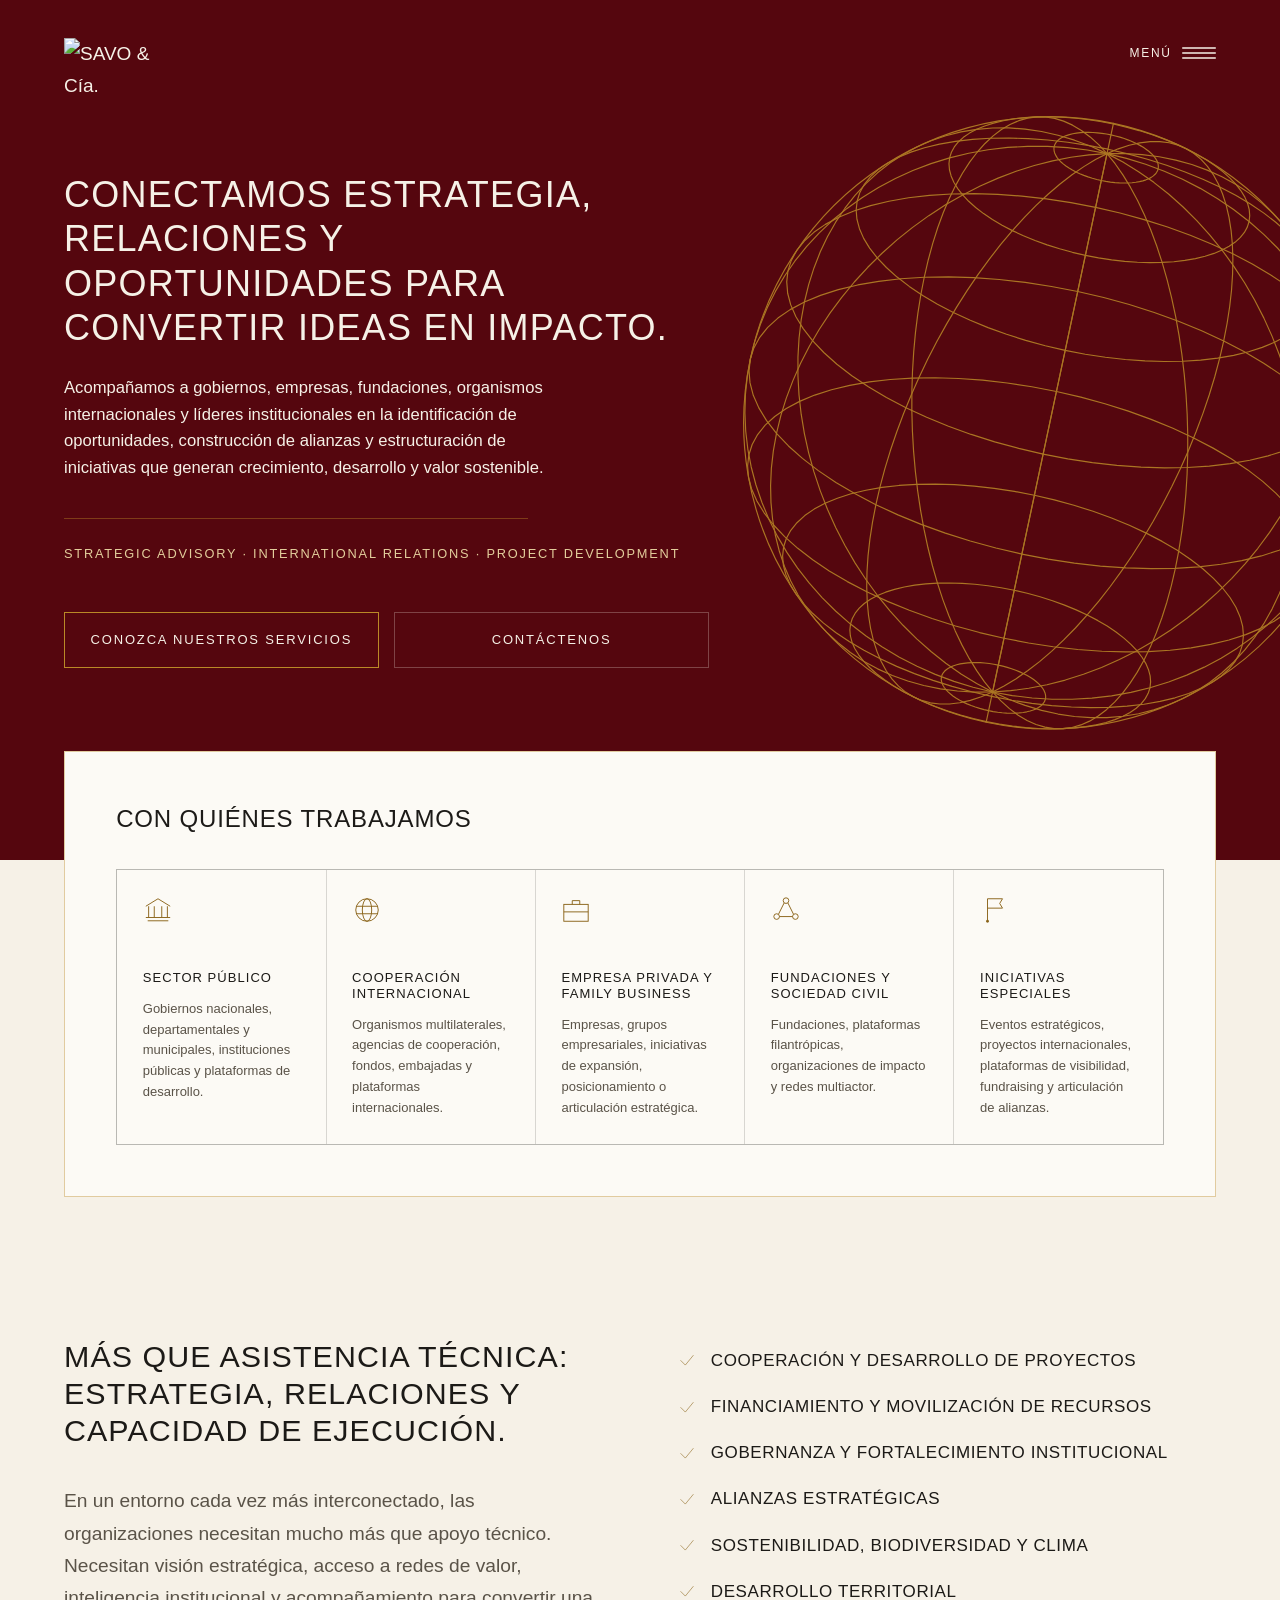
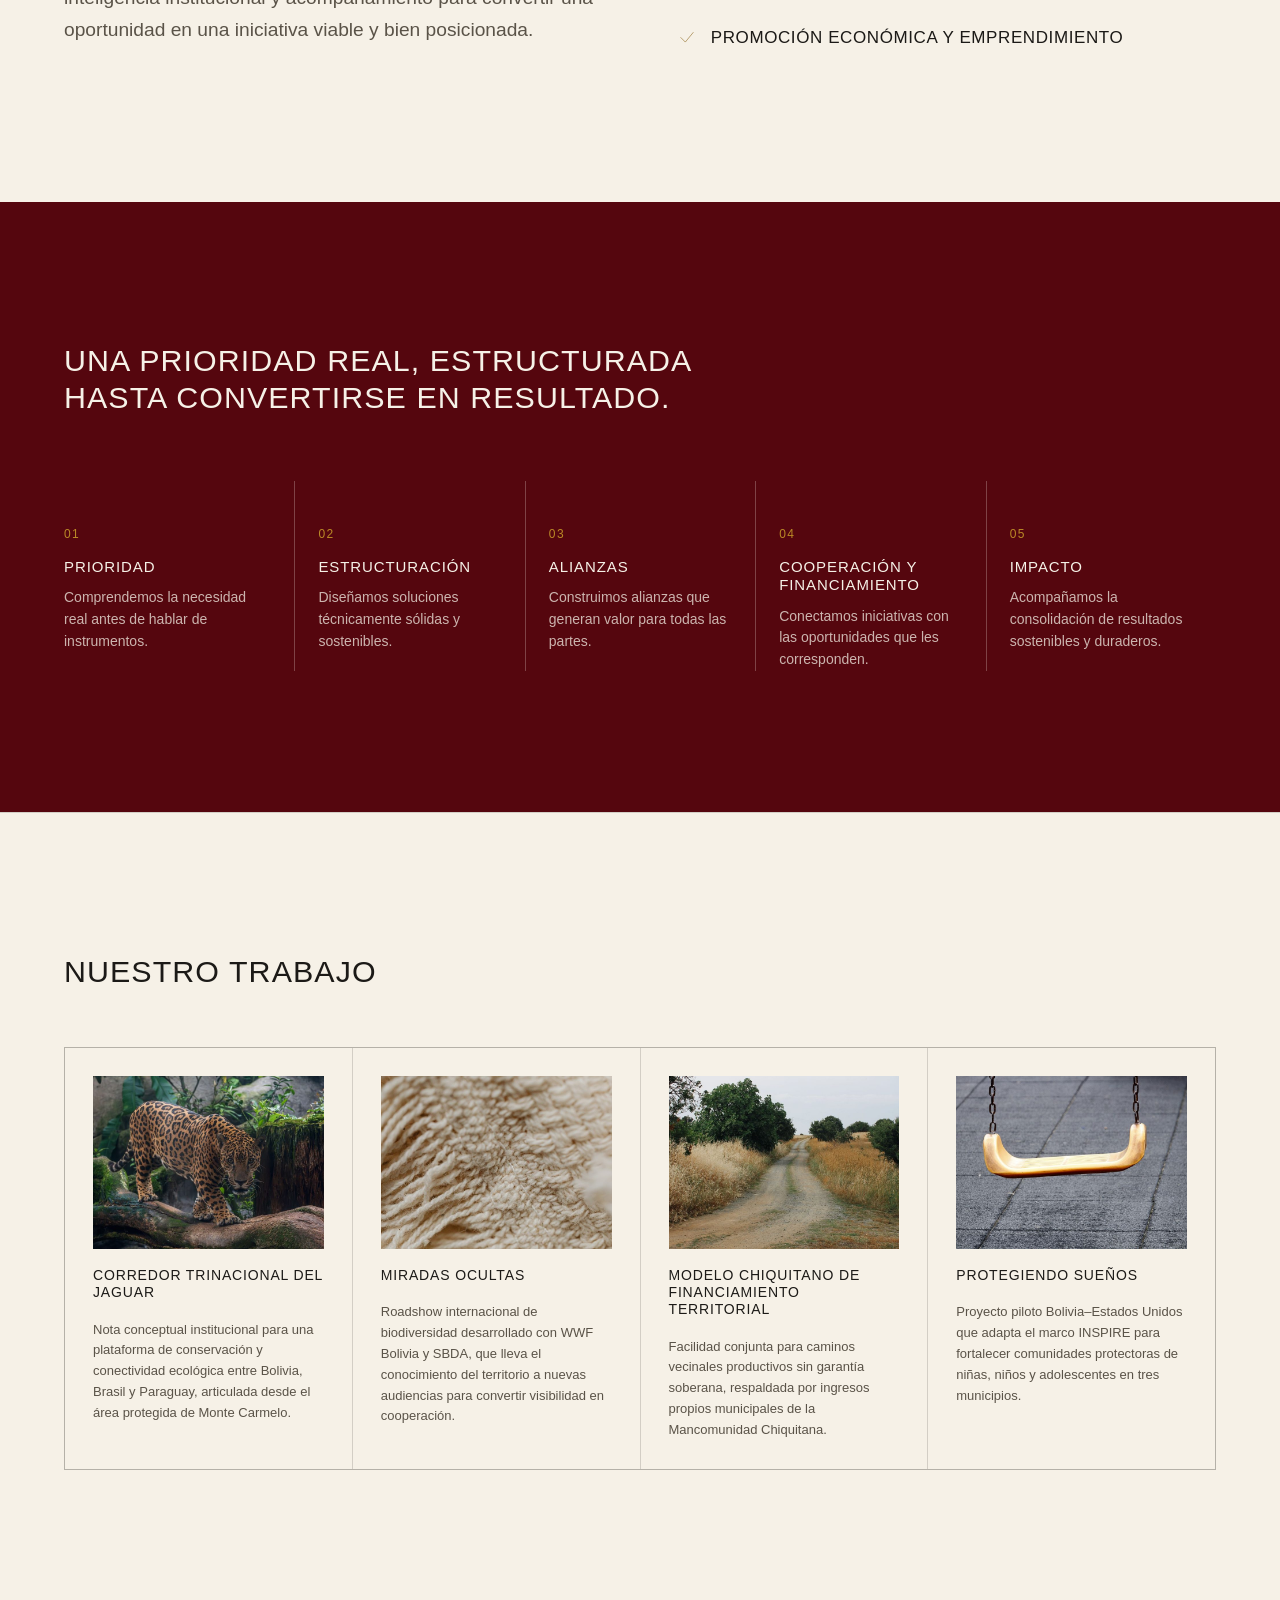
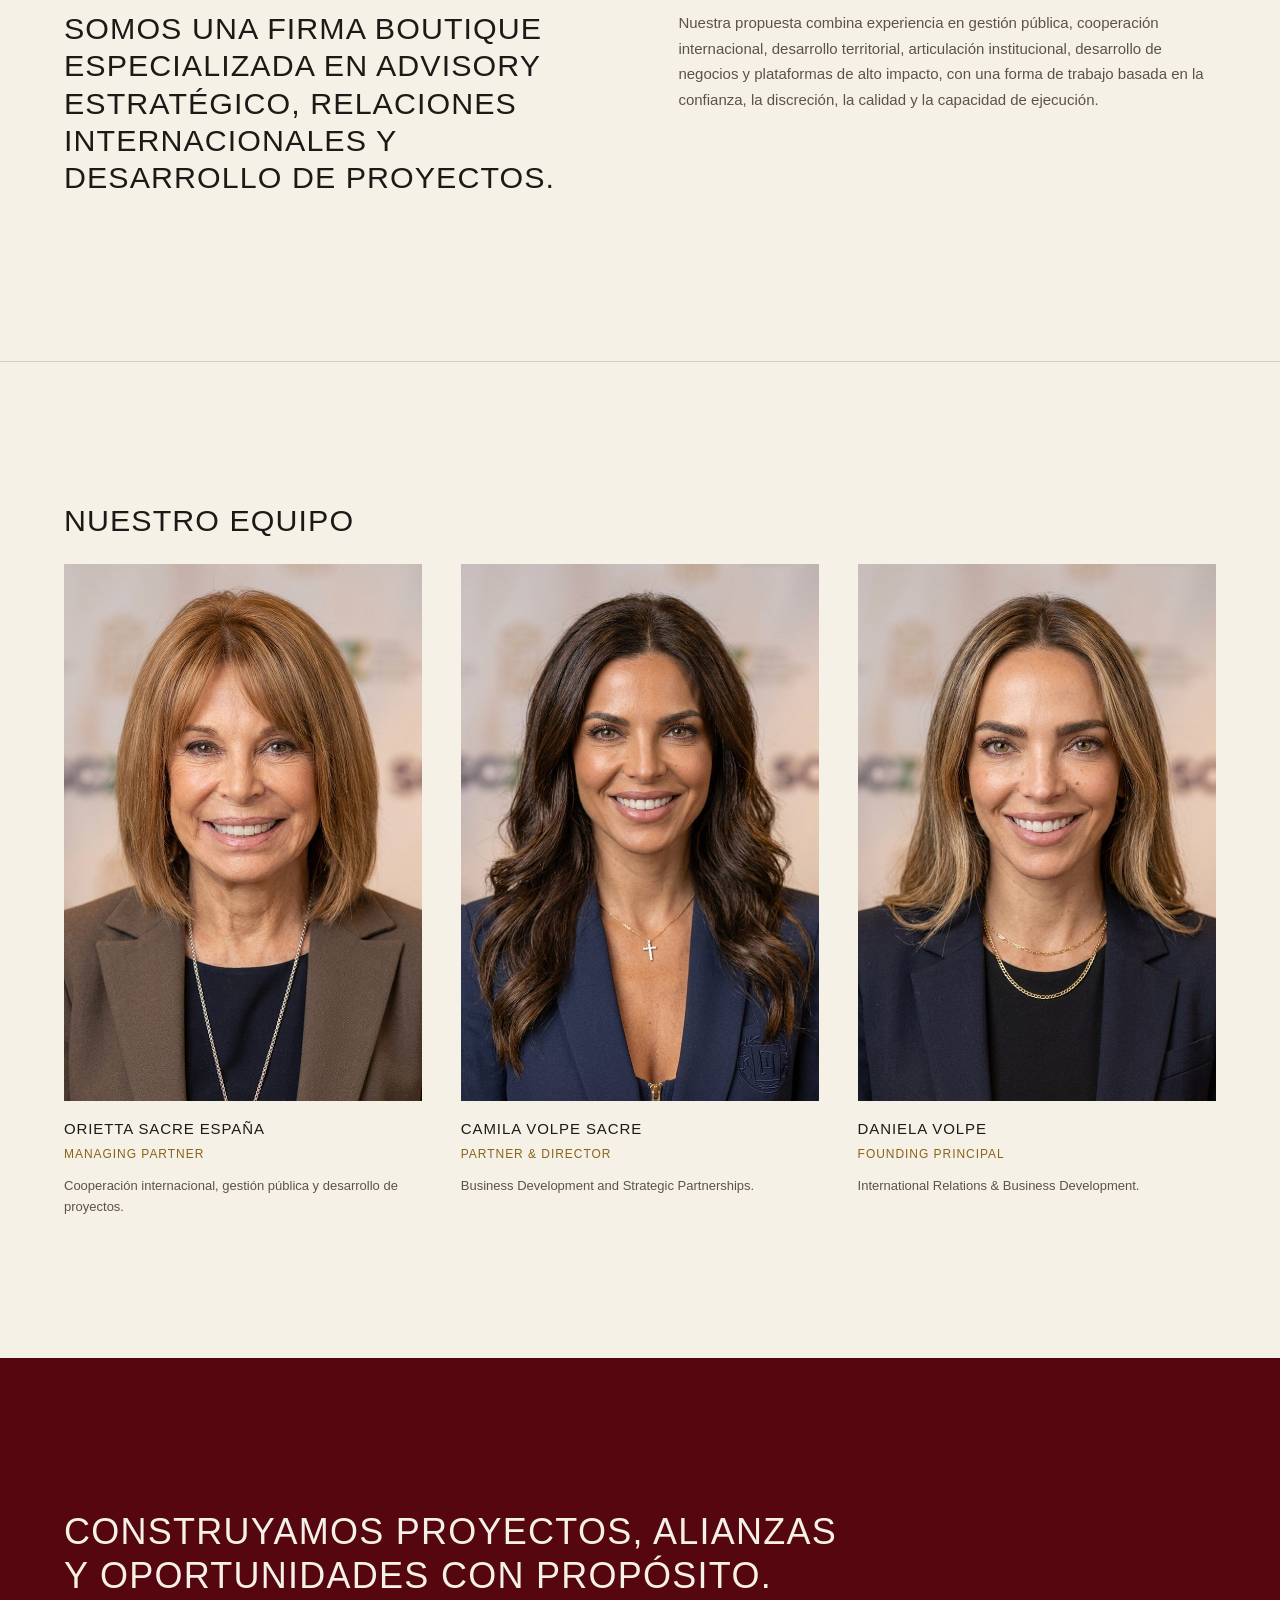
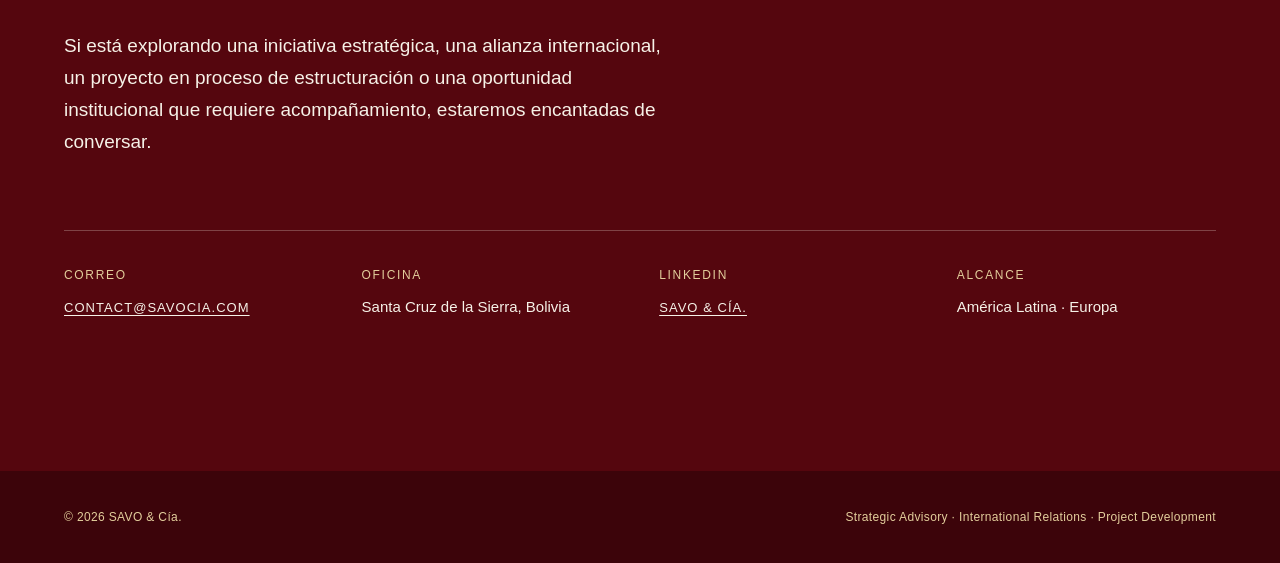
==== commit b9d354f0: "Rename the work section to Nuestro trabajo / Our work Co-Authored-By: Claude Opus 5 <noreply@anthrop" ====
--- a/es/index.html
+++ b/es/index.html
@@ -203,7 +203,7 @@
 
 <section class="band rule-top" id="trabajo">
   <div class="wrap">
-    <h2>Trabajo seleccionado</h2>
+    <h2>Nuestro trabajo</h2>
     <div class="slots">
       <div class="slot">
         <img class="shot" src="../assets/img/work/corredor-jaguar.jpg" alt="Jaguar en el bosque del corredor" width="800" height="600" loading="lazy">
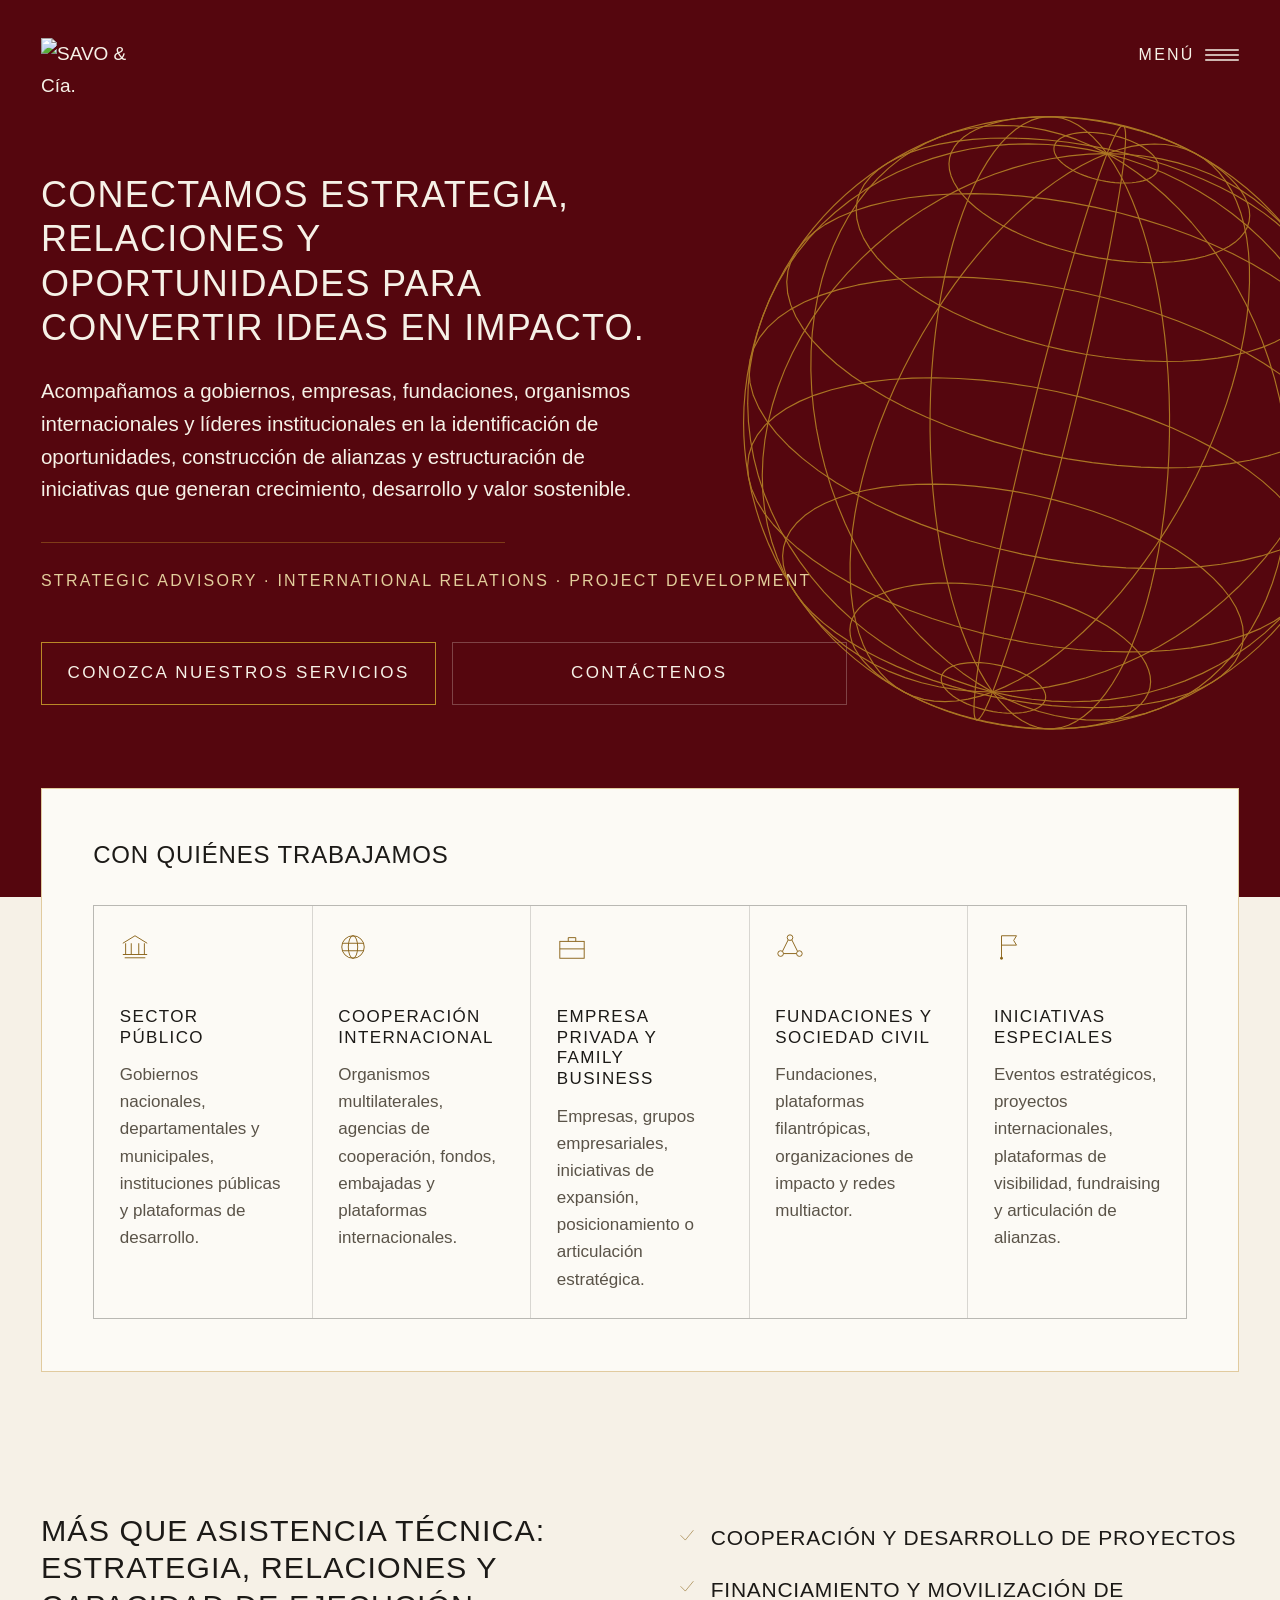
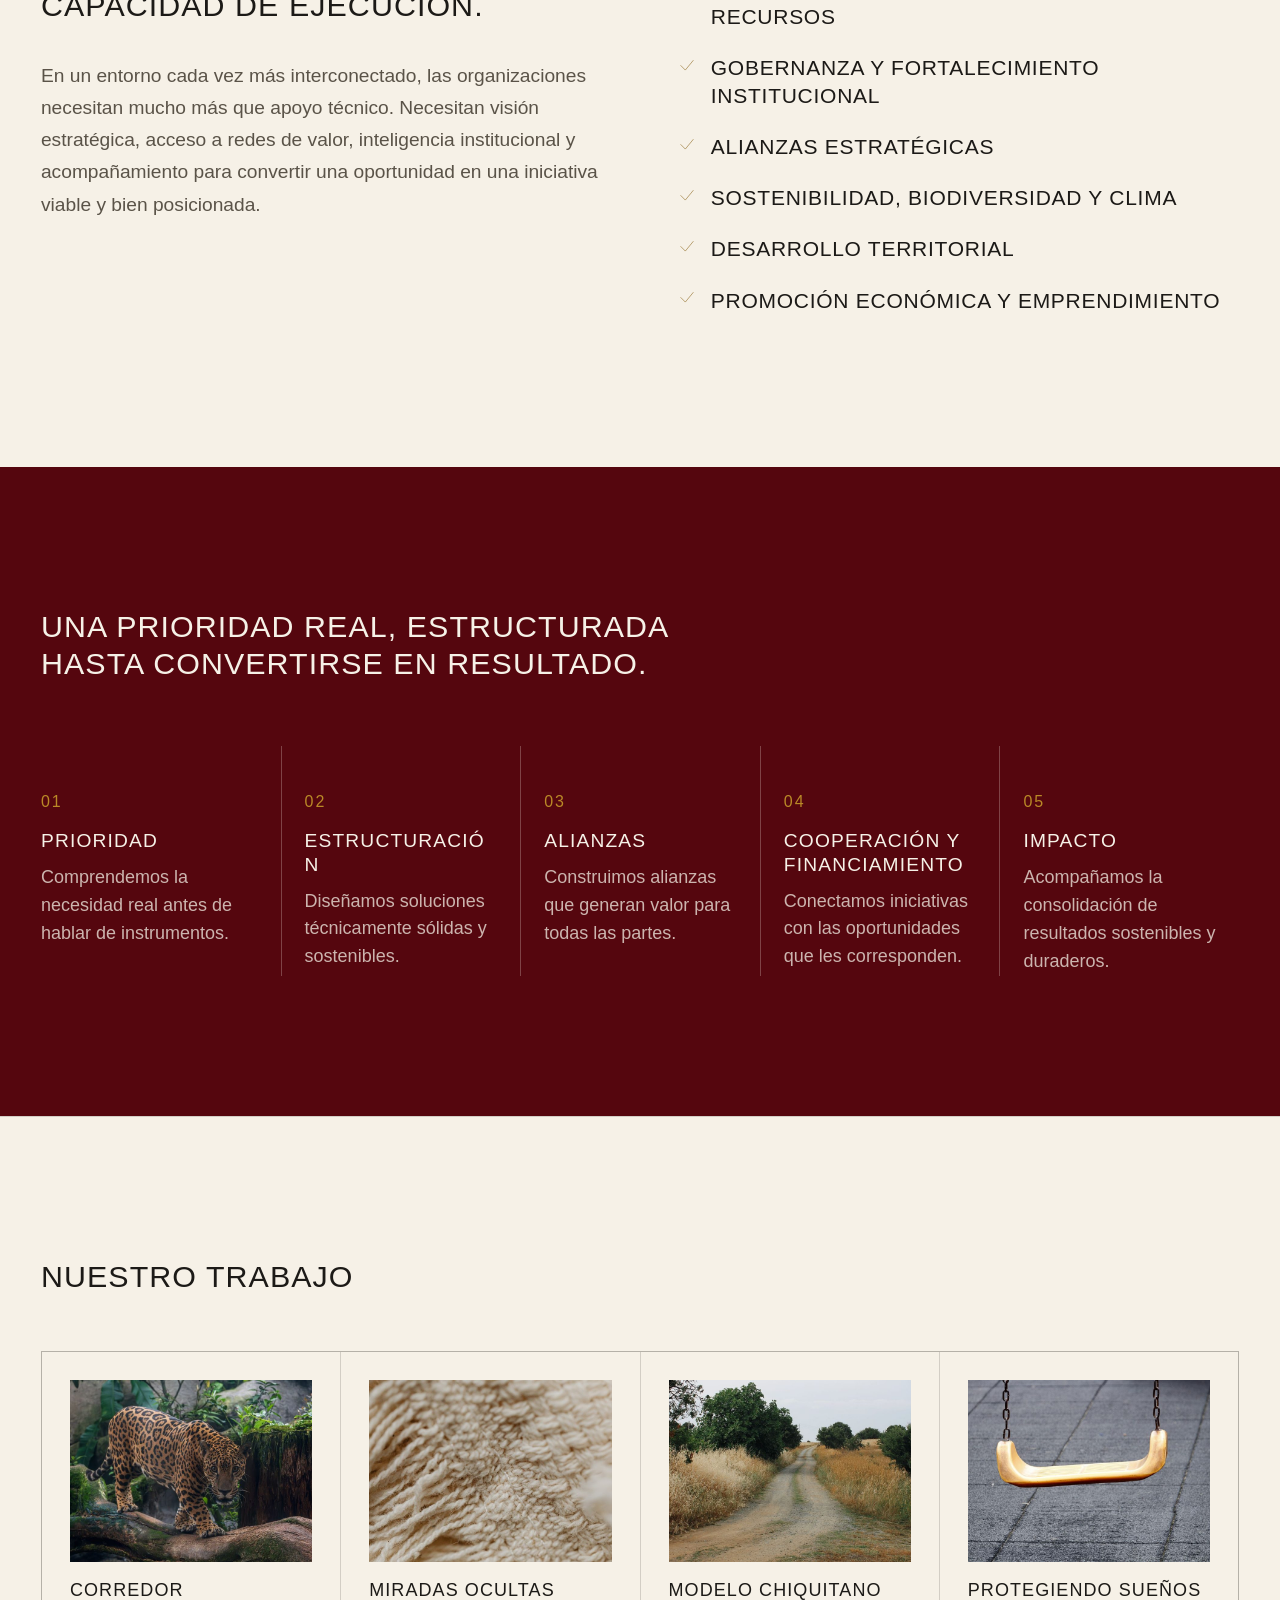
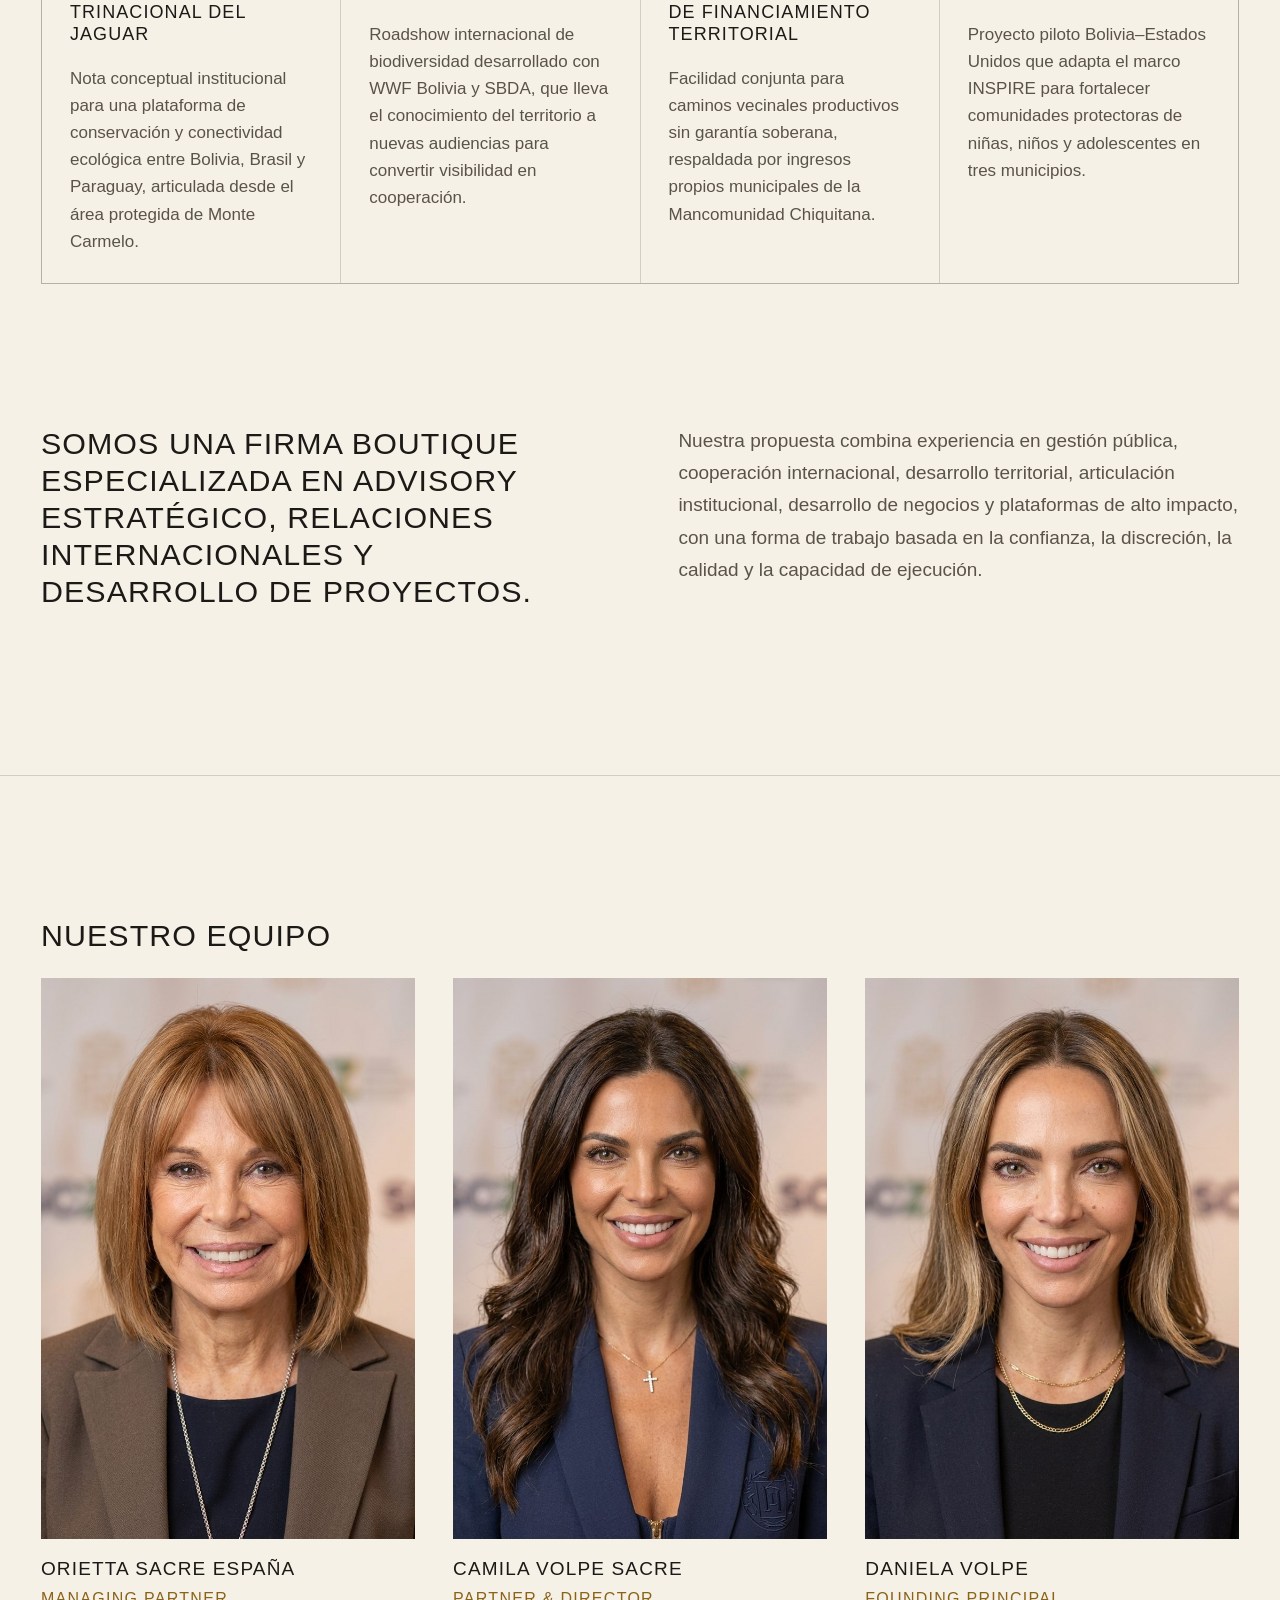
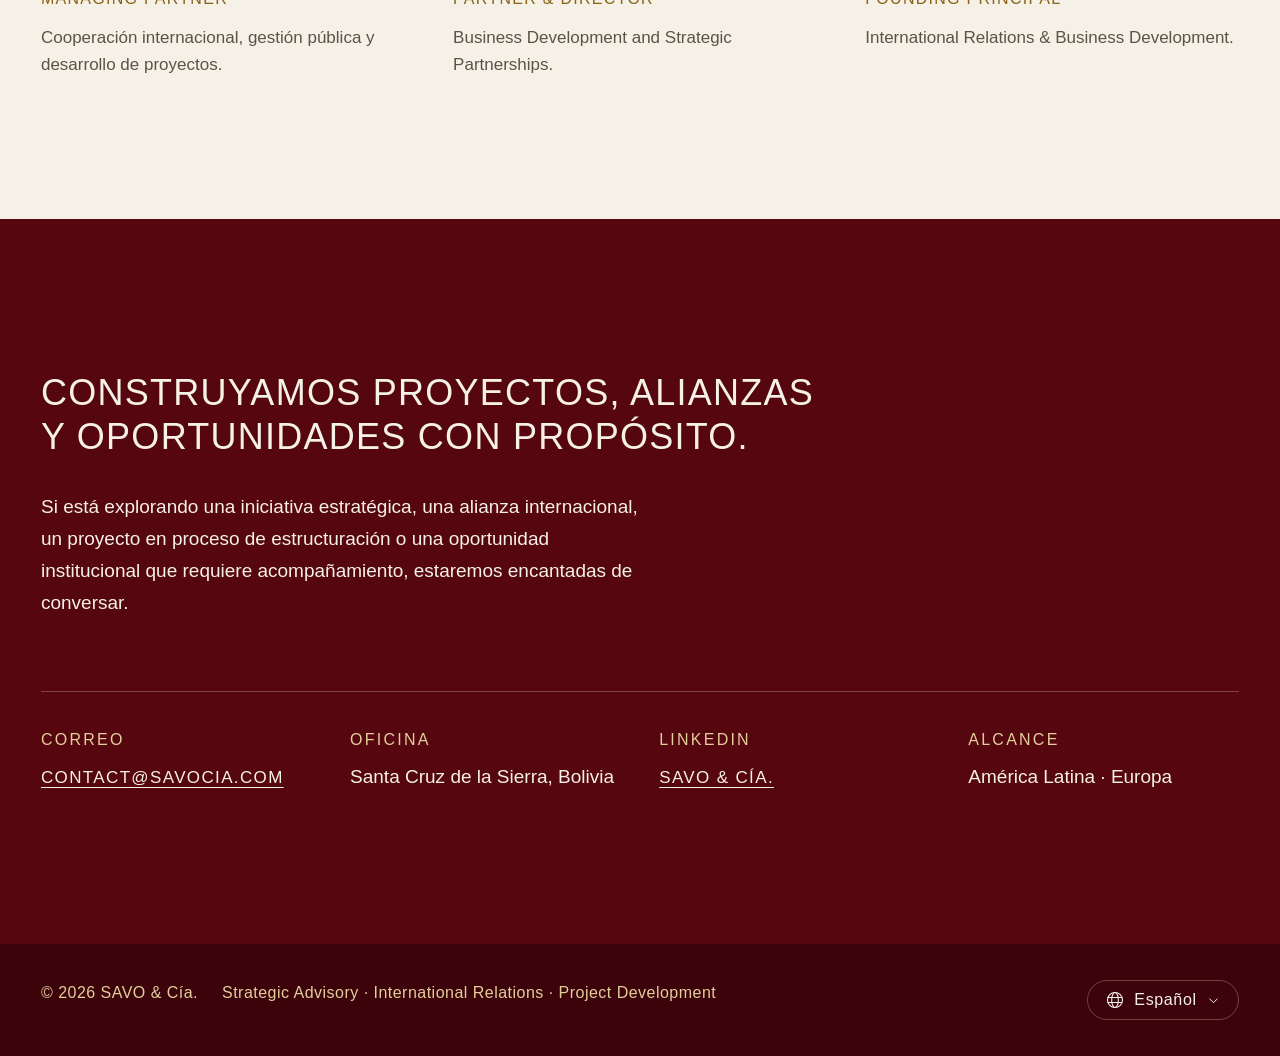
==== commit 1c688ad1: "Add a language select to the footer and the menu Pill with globe, current language and caret, openin" ====
--- a/es/index.html
+++ b/es/index.html
@@ -23,6 +23,14 @@
 </head>
 <body>
 <svg width="0" height="0" style="position:absolute" aria-hidden="true" focusable="false">
+  <symbol id="ic-globe" viewBox="0 0 24 24">
+    <circle cx="12" cy="12" r="9" fill="none" stroke="currentColor" stroke-width="1.3"/>
+    <ellipse cx="12" cy="12" rx="4" ry="9" fill="none" stroke="currentColor" stroke-width="1.3"/>
+    <path d="M3.3 9h17.4M3.3 15h17.4" fill="none" stroke="currentColor" stroke-width="1.3"/>
+  </symbol>
+  <symbol id="ic-caret" viewBox="0 0 24 24">
+    <path d="M6 9.5 12 15.5 18 9.5" fill="none" stroke="currentColor" stroke-width="1.6" stroke-linecap="round" stroke-linejoin="round"/>
+  </symbol>
   <symbol id="ic-public" viewBox="0 0 32 32">
     <path d="M3 12 L16 4 L29 12" fill="none" stroke="currentColor" stroke-linejoin="round"/>
     <path d="M6 12 V24 M12 12 V24 M20 12 V24 M26 12 V24" fill="none" stroke="currentColor"/>
@@ -75,7 +83,17 @@
         <a href="#equipo">Equipo</a>
         <a href="#contacto">Contacto</a>
       </nav>
-      <a class="lang" href="../en/" data-lang-switch="en" aria-label="Switch to English"><b>ES</b> <span>/ EN</span></a>
+      <div class="lang-select">
+      <button class="lang-btn" type="button" aria-expanded="false" aria-haspopup="listbox" aria-label="Idioma">
+        <svg class="lang-globe" aria-hidden="true"><use href="#ic-globe"></use></svg>
+        <span>Español</span>
+        <svg class="lang-caret" aria-hidden="true"><use href="#ic-caret"></use></svg>
+      </button>
+      <ul class="lang-menu" role="listbox" hidden>
+        <li><a href="./" data-lang-switch="es" aria-current="true">Español</a></li>
+        <li><a href="../en/" data-lang-switch="en">English</a></li>
+      </ul>
+    </div>
   </div>
 </div>
 
@@ -297,6 +315,17 @@
   <div class="wrap">
     <p>© 2026 SAVO &amp; Cía.</p>
     <p>Strategic Advisory · International Relations · Project Development</p>
+    <div class="lang-select">
+      <button class="lang-btn" type="button" aria-expanded="false" aria-haspopup="listbox" aria-label="Idioma">
+        <svg class="lang-globe" aria-hidden="true"><use href="#ic-globe"></use></svg>
+        <span>Español</span>
+        <svg class="lang-caret" aria-hidden="true"><use href="#ic-caret"></use></svg>
+      </button>
+      <ul class="lang-menu" role="listbox" hidden>
+        <li><a href="./" data-lang-switch="es" aria-current="true">Español</a></li>
+        <li><a href="../en/" data-lang-switch="en">English</a></li>
+      </ul>
+    </div>
   </div>
 </footer>
 
--- a/assets/css/savo.css
+++ b/assets/css/savo.css
@@ -14,6 +14,12 @@
   --rule-gold: rgba(186, 137, 39, 0.42);
   --rule-cream: rgba(246, 241, 231, 0.26);
 
+  /* type scale: nothing renders below --t-1 (16px) */
+  --t-1: 1rem;        /* 16 - labels, numerals, buttons, footer */
+  --t-2: 1.0625rem;   /* 17 - card body, bios */
+  --t-3: 1.125rem;    /* 18 - card titles, prose */
+  --t-4: 1.1875rem;   /* 19 - matches body */
+
   --ui: "Zen Kaku Gothic New", "Helvetica Neue", Arial, sans-serif;
   --display: "Zen Kaku Gothic New", "Helvetica Neue", Arial, sans-serif;
 
@@ -60,6 +66,7 @@
   margin: 0;
   /* Zen Kaku Gothic New ships 300 as its lightest cut; 200 does not exist */
   font-weight: 300;
+  overflow-wrap: break-word;
   text-transform: uppercase;
   line-height: 1.22;
   letter-spacing: 0.035em;
@@ -76,7 +83,7 @@
 
 .label {
   font-family: var(--ui);
-  font-size: 0.75rem;
+  font-size: var(--t-1);
   font-weight: 400;
   letter-spacing: var(--caps);
   text-transform: uppercase;
@@ -102,7 +109,7 @@
   color: var(--cream);
   padding: 0.75rem 1.25rem;
   font-family: var(--ui);
-  font-size: 0.875rem;
+  font-size: var(--t-3);
   z-index: 10;
 }
 .skip:focus { left: 1rem; top: 1rem; }
@@ -111,7 +118,7 @@
   background: var(--gold-pale);
   color: var(--burgundy);
   font-family: var(--ui);
-  font-size: 0.8125rem;
+  font-size: var(--t-2);
   line-height: 1.5;
   padding-block: 0.8rem;
   border-bottom: 1px solid var(--gold-deep);
@@ -156,7 +163,7 @@
   display: block;
   margin-top: clamp(1.5rem, 3vw, 2.25rem);
   color: var(--gold-pale);
-  font-size: clamp(0.75rem, 1vw, 0.8125rem);
+  font-size: clamp(var(--t-1), 1.2vw, var(--t-2));
   letter-spacing: 0.14em;
   line-height: 1.7;
   max-width: 58rem;
@@ -176,7 +183,7 @@
 
 .lang {
   font-family: var(--ui);
-  font-size: 0.75rem;
+  font-size: var(--t-1);
   letter-spacing: var(--caps);
   text-transform: uppercase;
   display: inline-flex;
@@ -187,7 +194,6 @@
   text-decoration: none;
   color: var(--gold-pale);
 }
-.lang b { font-weight: 500; color: var(--cream); }
 .lang:hover { border-color: var(--gold); }
 
 .claim {
@@ -203,7 +209,7 @@
 .refusal {
   margin-top: clamp(1rem, 2vw, 1.5rem);
   font-family: var(--ui);
-  font-size: clamp(0.9375rem, 1.3vw, 1.0625rem);
+  font-size: clamp(var(--t-4), 1.6vw, 1.3125rem);
   line-height: 1.6;
   max-width: 30em;
   color: var(--cream);
@@ -224,7 +230,7 @@
   display: inline-block;
   margin-top: clamp(2.25rem, 4vw, 3rem);
   font-family: var(--ui);
-  font-size: 0.8125rem;
+  font-size: var(--t-2);
   font-weight: 500;
   letter-spacing: var(--caps);
   text-transform: uppercase;
@@ -259,7 +265,7 @@
 
 .menu-word {
   font-family: var(--ui);
-  font-size: 0.75rem;
+  font-size: var(--t-1);
   font-weight: 500;
   letter-spacing: 0.14em;
   text-transform: uppercase;
@@ -344,16 +350,7 @@
 
 .menu-nav a:hover, .menu-nav a:focus-visible { color: var(--gold-pale); }
 
-.menu-inner .lang {
-  margin-top: clamp(1.5rem, 3.5vw, 2.5rem);
-  align-self: flex-start;
-  font-family: var(--ui);
-  font-size: 0.8125rem;
-  letter-spacing: 0.14em;
-  text-transform: uppercase;
-  color: var(--cream);
-  text-decoration: none;
-}
+.menu-inner .lang-select { margin-top: clamp(1.5rem, 3.5vw, 2.5rem); align-self: flex-start; }
 
 body.menu-open { overflow: hidden; }
 
@@ -416,12 +413,12 @@
   margin-bottom: clamp(1.75rem, 3.5vw, 3rem);
 }
 
-.sector h3 { font-size: 0.8125rem; letter-spacing: 0.08em; }
+.sector h3 { font-size: var(--t-2); letter-spacing: 0.08em; }
 
 .sector p {
   margin-top: 0.8rem;
   font-family: var(--ui);
-  font-size: 0.8125rem;
+  font-size: var(--t-2);
   line-height: 1.6;
   color: var(--ink-soft);
 }
@@ -462,7 +459,7 @@
 .prose {
   margin-top: clamp(1rem, 2vw, 1.4rem);
   font-family: var(--ui);
-  font-size: 0.9375rem;
+  font-size: var(--t-4);
   line-height: 1.7;
   color: var(--ink-soft);
 }
@@ -495,7 +492,7 @@
   align-items: flex-start;
   gap: clamp(0.6rem, 1.2vw, 0.9rem);
   padding-block: clamp(0.5rem, 1vw, 0.75rem);
-  font-size: clamp(0.875rem, 1.4vw, 1.0625rem);
+  font-size: clamp(var(--t-3), 1.7vw, 1.3125rem);
   font-weight: 300;
   letter-spacing: 0.035em;
   text-transform: uppercase;
@@ -517,21 +514,22 @@
 .station .n {
   font-family: var(--ui);
   font-variant-numeric: tabular-nums;
-  font-size: 0.75rem;
+  font-size: var(--t-1);
   font-weight: 400;
   letter-spacing: 0.12em;
   color: var(--gold-deep);
 }
 
 .station h3 {
+  hyphens: auto;
   margin-top: 0.9rem;
-  font-size: clamp(0.9375rem, 1.15vw, 1.0625rem);
+  font-size: clamp(var(--t-4), 1.5vw, 1.3125rem);
 }
 
 .station p {
   margin-top: 0.7rem;
   font-family: var(--ui);
-  font-size: 0.875rem;
+  font-size: var(--t-3);
   line-height: 1.55;
   color: var(--ink-soft);
 }
@@ -575,11 +573,11 @@
   background: var(--cream-deep);
 }
 
-.slot h3 { font-size: 0.875rem; font-weight: 400; }
+.slot h3 { font-size: var(--t-3); font-weight: 400; }
 
 .slot p {
   font-family: var(--ui);
-  font-size: 0.8125rem;
+  font-size: var(--t-2);
   line-height: 1.6;
   color: var(--ink-soft);
 }
@@ -601,11 +599,11 @@
   background: var(--cream-deep);
 }
 
-.person h3 { margin-top: clamp(0.9rem, 1.6vw, 1.15rem); font-size: 0.9375rem; font-weight: 400; }
+.person h3 { margin-top: clamp(0.9rem, 1.6vw, 1.15rem); font-size: var(--t-4); font-weight: 400; }
 
 .person .role {
   font-family: var(--ui);
-  font-size: 0.75rem;
+  font-size: var(--t-1);
   letter-spacing: 0.08em;
   text-transform: uppercase;
   color: var(--gold-deep);
@@ -615,7 +613,7 @@
 
 .person p {
   font-family: var(--ui);
-  font-size: 0.8125rem;
+  font-size: var(--t-2);
   line-height: 1.6;
   color: var(--ink-soft);
   margin-top: 0.8rem;
@@ -640,22 +638,85 @@
   grid-template-columns: repeat(auto-fit, minmax(180px, 1fr));
   gap: clamp(1.5rem, 3vw, 2.5rem);
   font-family: var(--ui);
-  font-size: 0.9375rem;
+  font-size: var(--t-4);
 }
 .details .label { color: var(--gold-pale); margin-bottom: 0.6rem; }
-.details a { color: var(--cream); text-transform: uppercase; letter-spacing: 0.08em; font-size: 0.8125rem; }
+.details a { color: var(--cream); text-transform: uppercase; letter-spacing: 0.08em; font-size: var(--t-2); }
+
+.lang-select { position: relative; display: inline-block; }
+
+.lang-btn {
+  display: inline-flex;
+  align-items: center;
+  gap: 0.6rem;
+  padding: 0.55rem 1.05rem;
+  border: 1px solid var(--rule-cream);
+  border-radius: 999px;
+  background: none;
+  color: var(--cream);
+  font-family: var(--ui);
+  font-size: var(--t-1);
+  letter-spacing: 0.04em;
+  cursor: pointer;
+  transition: border-color 160ms ease-out;
+}
+
+.lang-btn:hover, .lang-btn:focus-visible { border-color: var(--gold); }
+.lang-globe { width: 20px; height: 20px; flex: none; }
+.lang-caret { width: 15px; height: 15px; flex: none; transition: transform 180ms ease-out; }
+.lang-select.is-open .lang-caret { transform: rotate(180deg); }
+
+.lang-menu {
+  position: absolute;
+  right: 0;
+  bottom: calc(100% + 0.45rem);
+  z-index: 30;
+  min-width: 100%;
+  margin: 0;
+  padding: 0.3rem;
+  list-style: none;
+  background: var(--burgundy-deep);
+  border: 1px solid var(--rule-cream);
+  border-radius: 14px;
+}
+
+.lang-menu[hidden] { display: none; }
+
+.lang-menu a {
+  display: block;
+  padding: 0.5rem 0.85rem;
+  border-radius: 10px;
+  font-family: var(--ui);
+  font-size: var(--t-1);
+  color: var(--cream);
+  text-decoration: none;
+  white-space: nowrap;
+}
+
+.lang-menu a:hover, .lang-menu a:focus-visible { background: rgba(246, 241, 231, 0.12); }
+.lang-menu a[aria-current] { color: var(--gold-pale); }
+
+footer.foot .lang-select { margin-left: auto; }
 
 footer.foot {
   background: var(--burgundy-deep);
   color: var(--gold-pale);
   padding-block: 2.25rem;
   font-family: var(--ui);
-  font-size: 0.75rem;
+  font-size: var(--t-1);
   letter-spacing: 0.03em;
 }
 footer.foot .wrap { display: flex; justify-content: space-between; gap: 1.5rem; flex-wrap: wrap; }
 
 /* ---------- narrow ---------- */
+
+/* desktop: wider measure, tighter side margins */
+@media (min-width: 1024px) {
+  :root {
+    --page: 1720px;
+    --gutter: clamp(40px, 3.2vw, 64px);
+  }
+}
 
 @media (max-width: 900px) {
   .two { grid-template-columns: minmax(0, 1fr); }
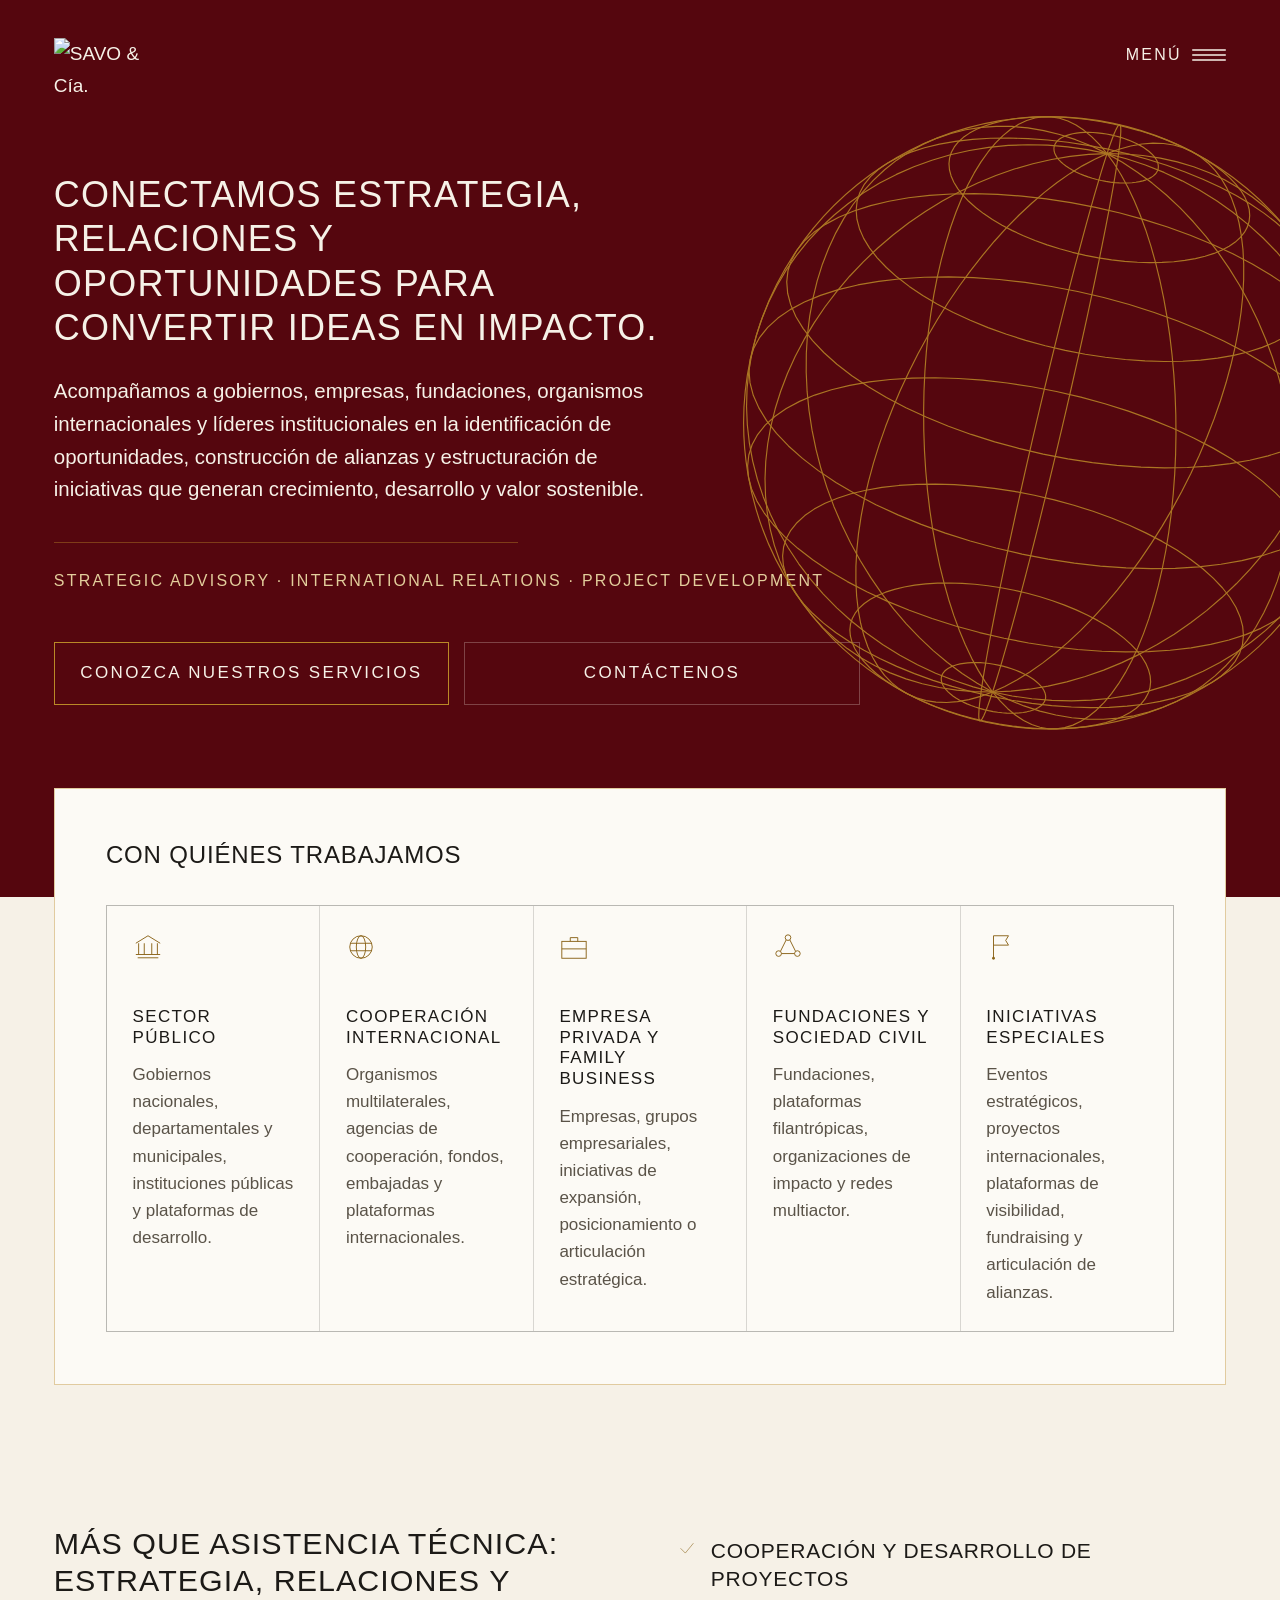
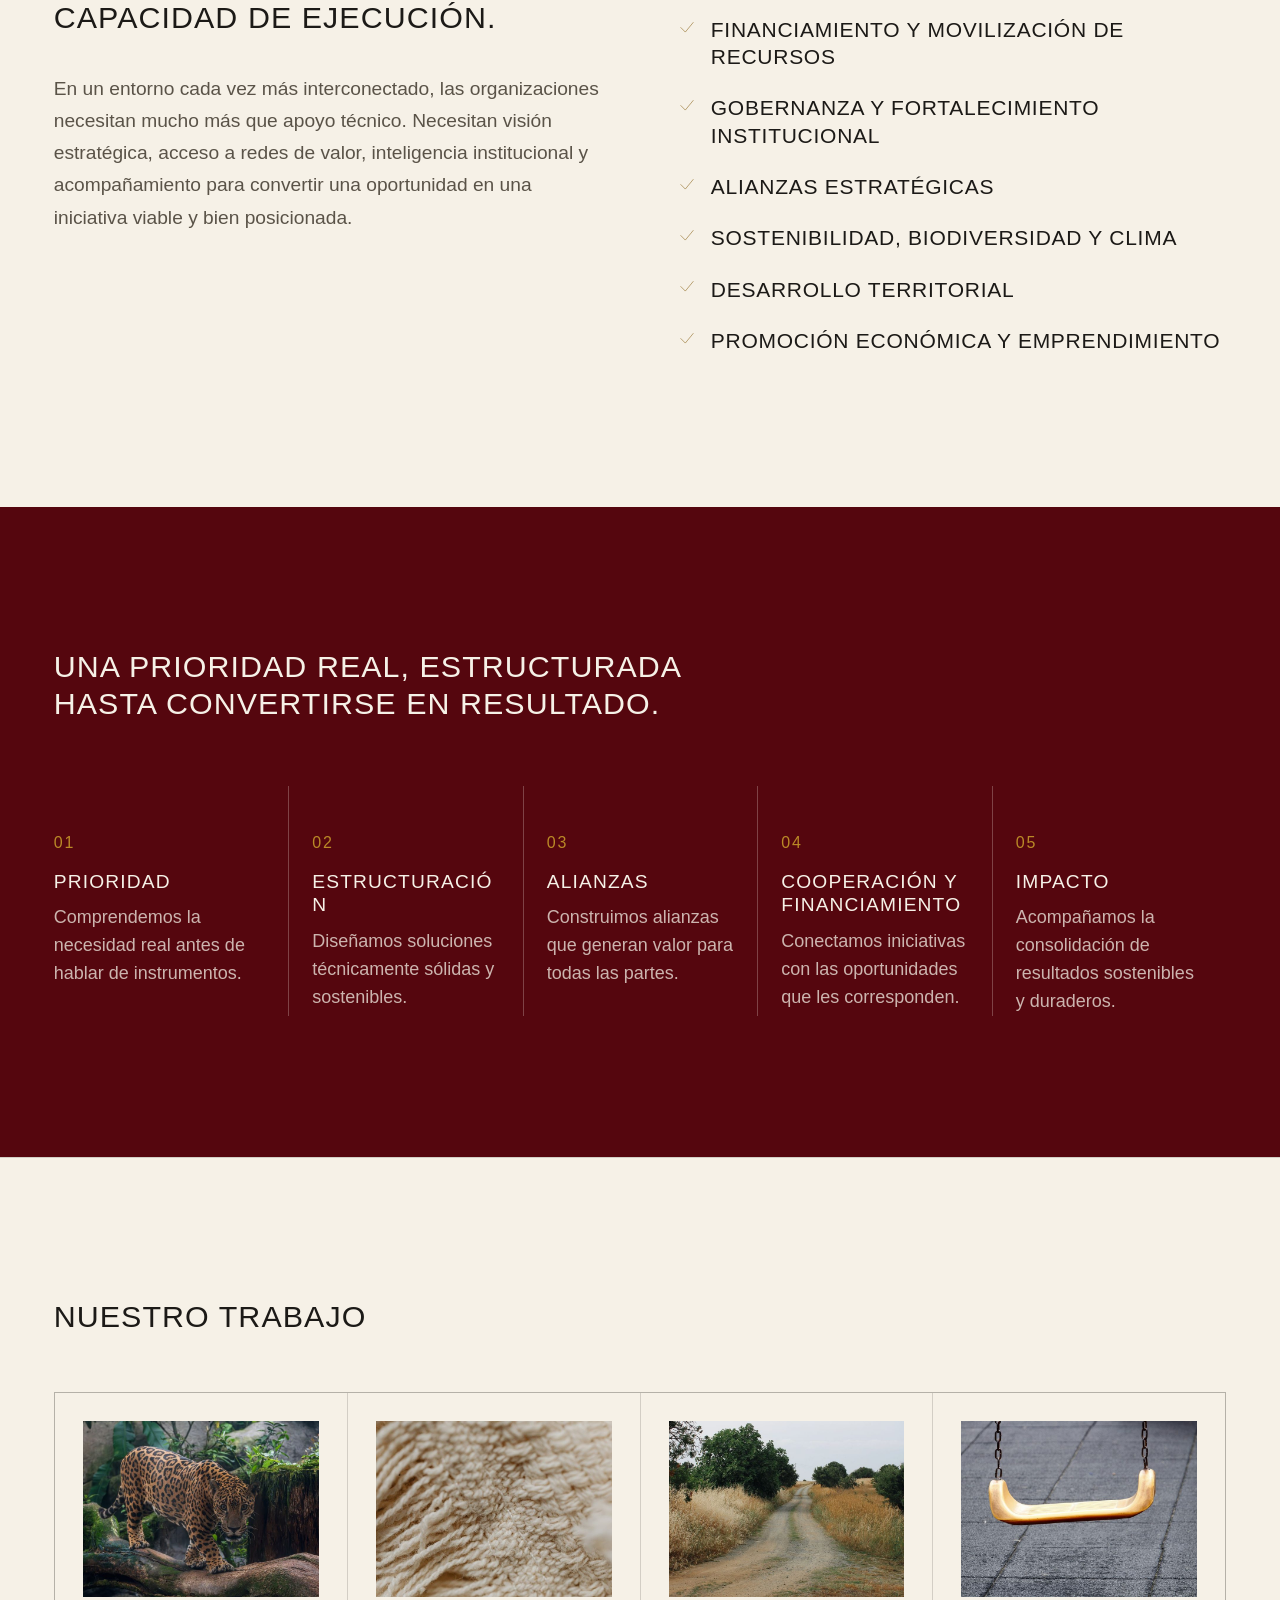
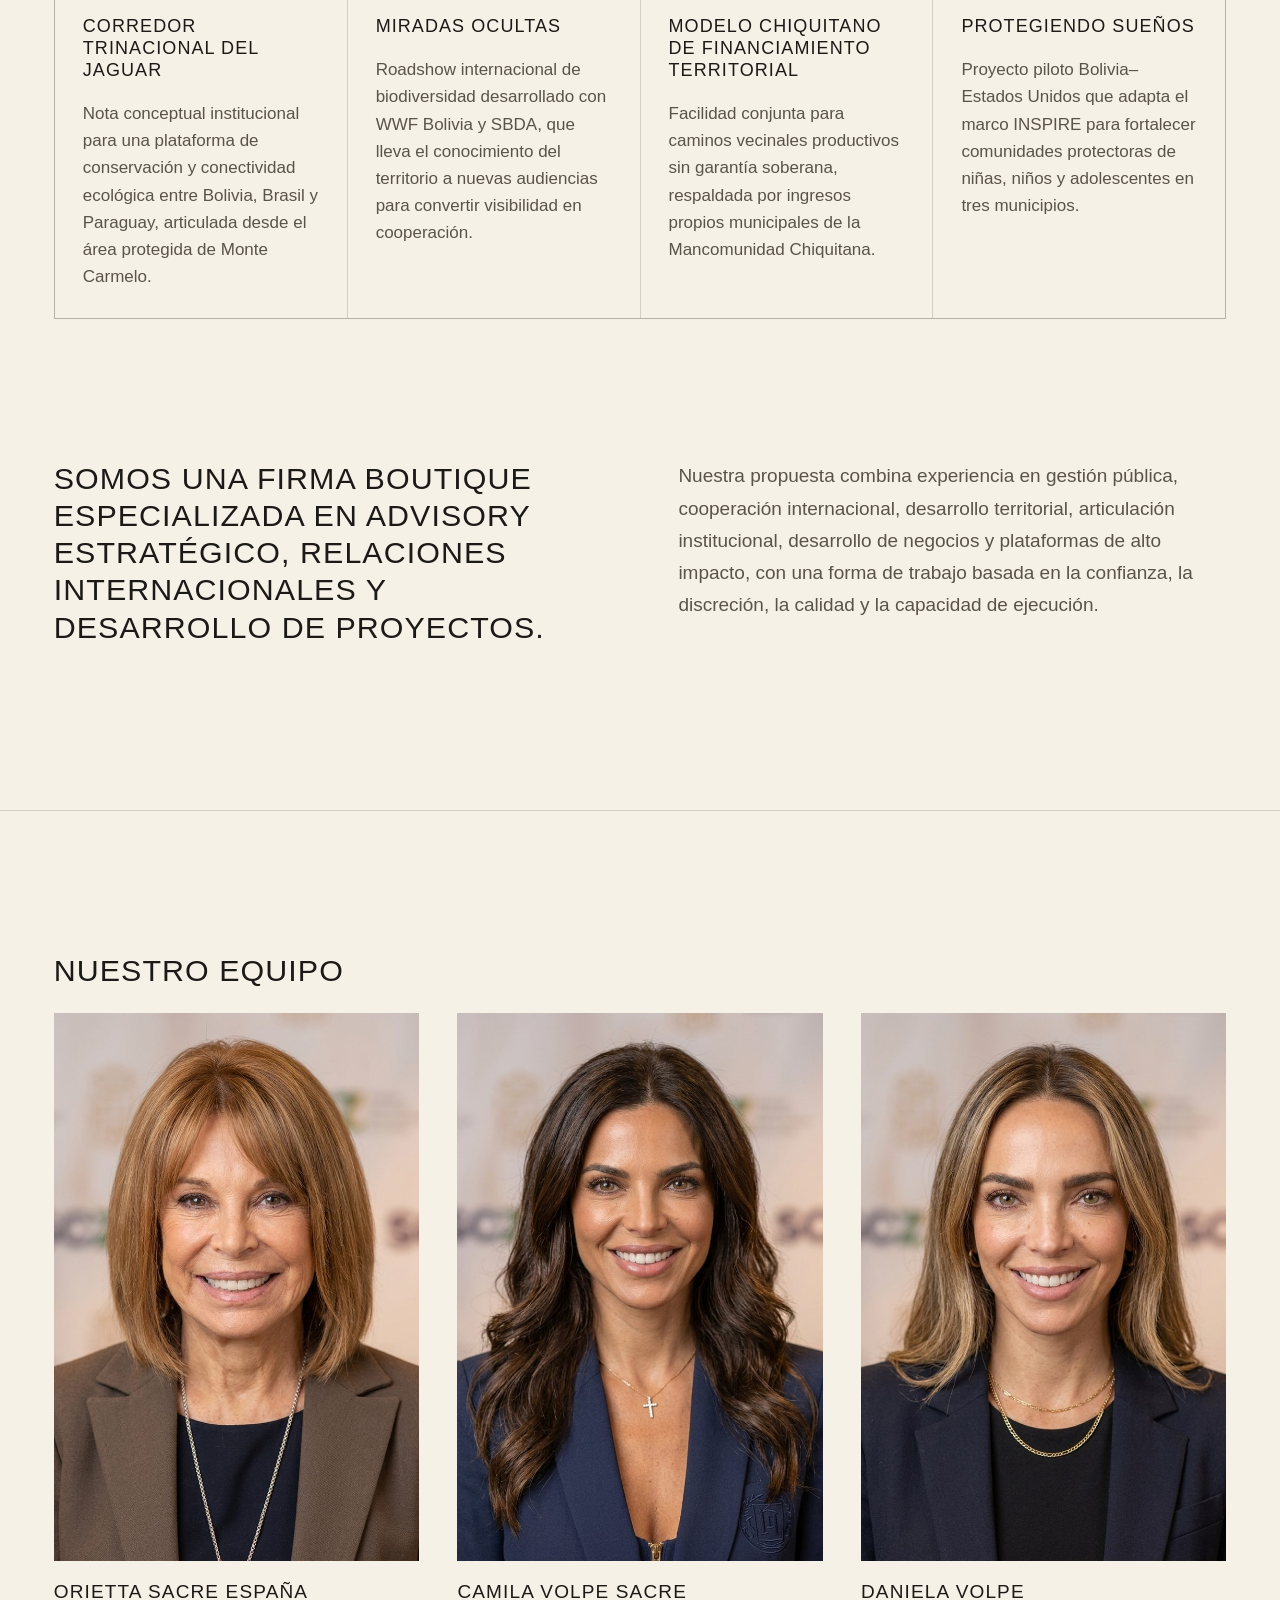
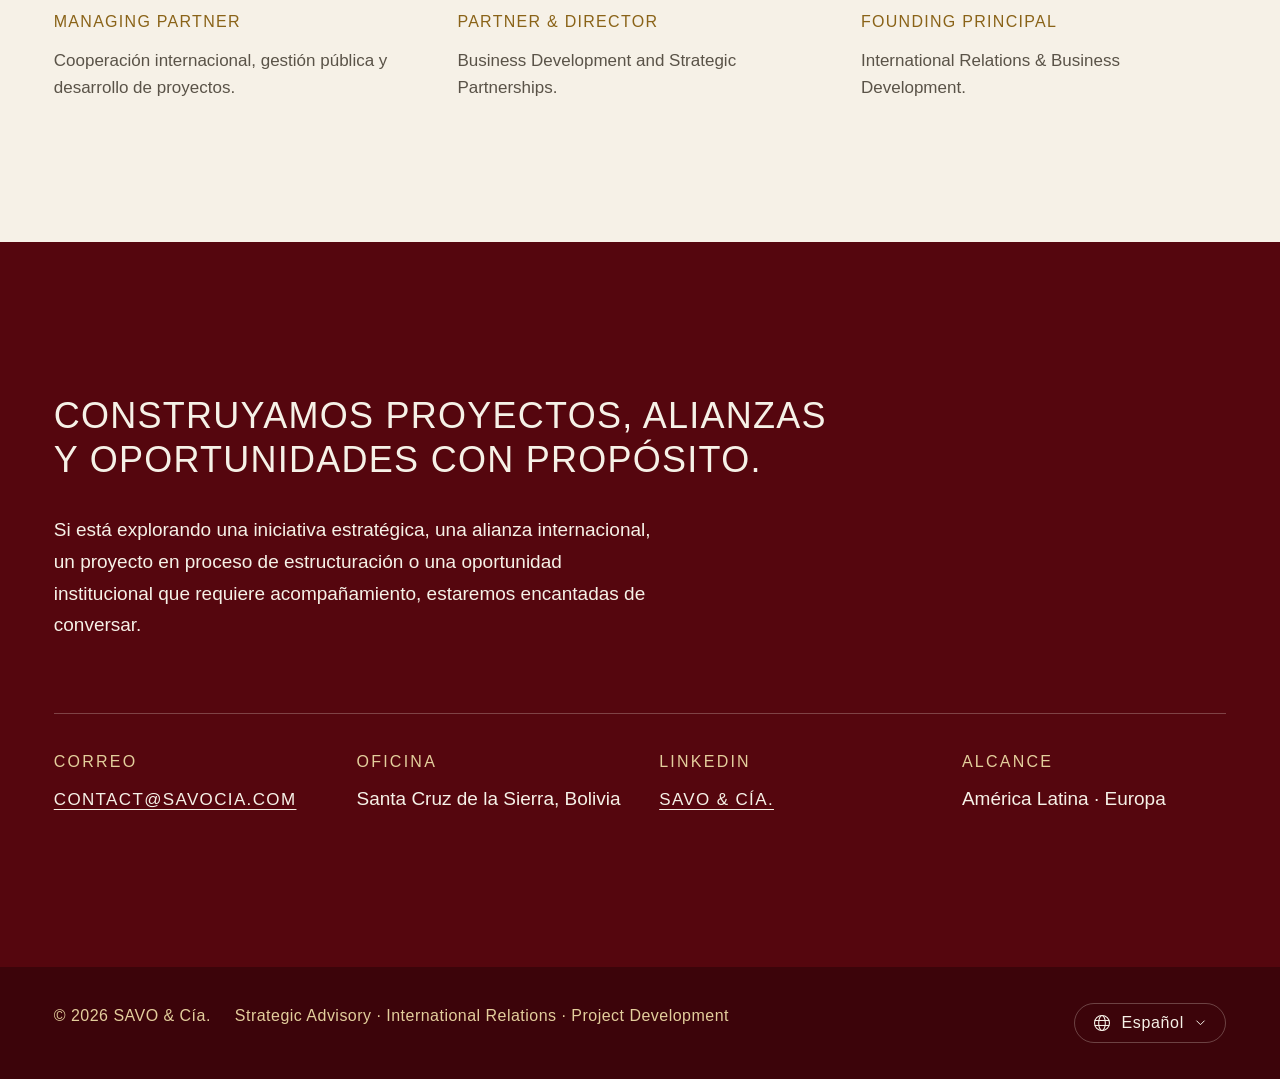
==== commit a35d69cb: "Add link-preview meta tags and per-language cover images Full Open Graph, Twitter Card and itemprop " ====
--- a/es/index.html
+++ b/es/index.html
@@ -10,11 +10,31 @@
 <link rel="alternate" hreflang="es" href="https://www.savocia.com/es/">
 <link rel="alternate" hreflang="en" href="https://www.savocia.com/en/">
 <link rel="alternate" hreflang="x-default" href="https://www.savocia.com/">
+<!-- Google / Search Engine Meta Tags -->
+<meta itemprop="name" content="SAVO &amp; Cía.">
+<meta itemprop="description" content="Firma boutique boliviana de asesoría estratégica. Convertimos prioridades reales de desarrollo en proyectos estructurados que atraen alianzas, cooperación y financiamiento.">
+<meta itemprop="image" content="https://giro54bo.github.io/savo-cia-web/assets/img/og-cover.jpg">
+
+<!-- Facebook / Open Graph Meta Tags -->
+<meta property="og:site_name" content="SAVO &amp; Cía.">
 <meta property="og:type" content="website">
 <meta property="og:locale" content="es_BO">
+<meta property="og:url" content="https://giro54bo.github.io/savo-cia-web/es/">
 <meta property="og:title" content="SAVO &amp; Cía.">
-<meta property="og:description" content="De prioridades reales a impacto duradero. Asesoría estratégica, relaciones internacionales y desarrollo de proyectos.">
-<meta property="og:url" content="https://www.savocia.com/es/">
+<meta property="og:description" content="Firma boutique boliviana de asesoría estratégica. Convertimos prioridades reales de desarrollo en proyectos estructurados que atraen alianzas, cooperación y financiamiento.">
+<meta property="og:image" content="https://giro54bo.github.io/savo-cia-web/assets/img/og-cover.jpg">
+<meta property="og:image:width" content="1200">
+<meta property="og:image:height" content="630">
+<meta property="og:image:alt" content="SAVO &amp; Cía. — Conectamos estrategia, relaciones y oportunidades">
+
+<!-- Twitter Meta Tags -->
+<meta name="twitter:card" content="summary_large_image">
+<meta property="twitter:domain" content="giro54bo.github.io">
+<meta property="twitter:url" content="https://giro54bo.github.io/savo-cia-web/es/">
+<meta name="twitter:title" content="SAVO &amp; Cía.">
+<meta name="twitter:description" content="Firma boutique boliviana de asesoría estratégica. Convertimos prioridades reales de desarrollo en proyectos estructurados que atraen alianzas, cooperación y financiamiento.">
+<meta name="twitter:image" content="https://giro54bo.github.io/savo-cia-web/assets/img/og-cover.jpg">
+<meta name="twitter:image:alt" content="SAVO &amp; Cía. — Conectamos estrategia, relaciones y oportunidades">
 <link rel="icon" href="../assets/brand/isotype.svg" type="image/svg+xml">
 <link rel="preconnect" href="https://fonts.googleapis.com">
 <link rel="preconnect" href="https://fonts.gstatic.com" crossorigin>
--- a/assets/css/savo.css
+++ b/assets/css/savo.css
@@ -330,7 +330,7 @@
 .menu-nav a {
   padding-block: clamp(1.1rem, 2.2vw, 1.75rem);
   border-bottom: 1px solid var(--rule-cream);
-  font-size: clamp(1.5rem, 4vw, 2.85rem);
+  font-size: clamp(1.25rem, 2.6vw, 1.9rem);
   font-weight: 300;
   line-height: 1.2;
   letter-spacing: 0.035em;
@@ -350,7 +350,16 @@
 
 .menu-nav a:hover, .menu-nav a:focus-visible { color: var(--gold-pale); }
 
+/* in the overlay the switch reads as a peer of the nav links */
 .menu-inner .lang-select { margin-top: clamp(1.5rem, 3.5vw, 2.5rem); align-self: flex-start; }
+.menu-inner .lang-btn {
+  font-size: clamp(1.25rem, 2.6vw, 1.9rem);
+  padding: 0.6rem 1.4rem;
+  gap: 0.8rem;
+}
+.menu-inner .lang-globe { width: 1.5em; height: 1.5em; }
+.menu-inner .lang-caret { width: 0.9em; height: 0.9em; }
+.menu-inner .lang-menu a { font-size: clamp(1.05rem, 1.9vw, 1.35rem); padding: 0.6rem 1rem; }
 
 body.menu-open { overflow: hidden; }
 
@@ -714,7 +723,7 @@
 @media (min-width: 1024px) {
   :root {
     --page: 1720px;
-    --gutter: clamp(40px, 3.2vw, 64px);
+    --gutter: clamp(44px, 4.2vw, 76px);
   }
 }
 
@@ -740,7 +749,7 @@
   .sectors { grid-template-columns: minmax(0, 1fr); }
   .slots { grid-template-columns: minmax(0, 1fr); }
   .hero-globe { width: 78vw; top: 4.5rem; right: -26vw; opacity: 0.32; }
-  .menu-nav a { font-size: clamp(1.5rem, 7vw, 2.25rem); }
+  .menu-nav a { font-size: clamp(1.25rem, 5.5vw, 1.75rem); }
 }
 
 @media (prefers-reduced-motion: reduce) {
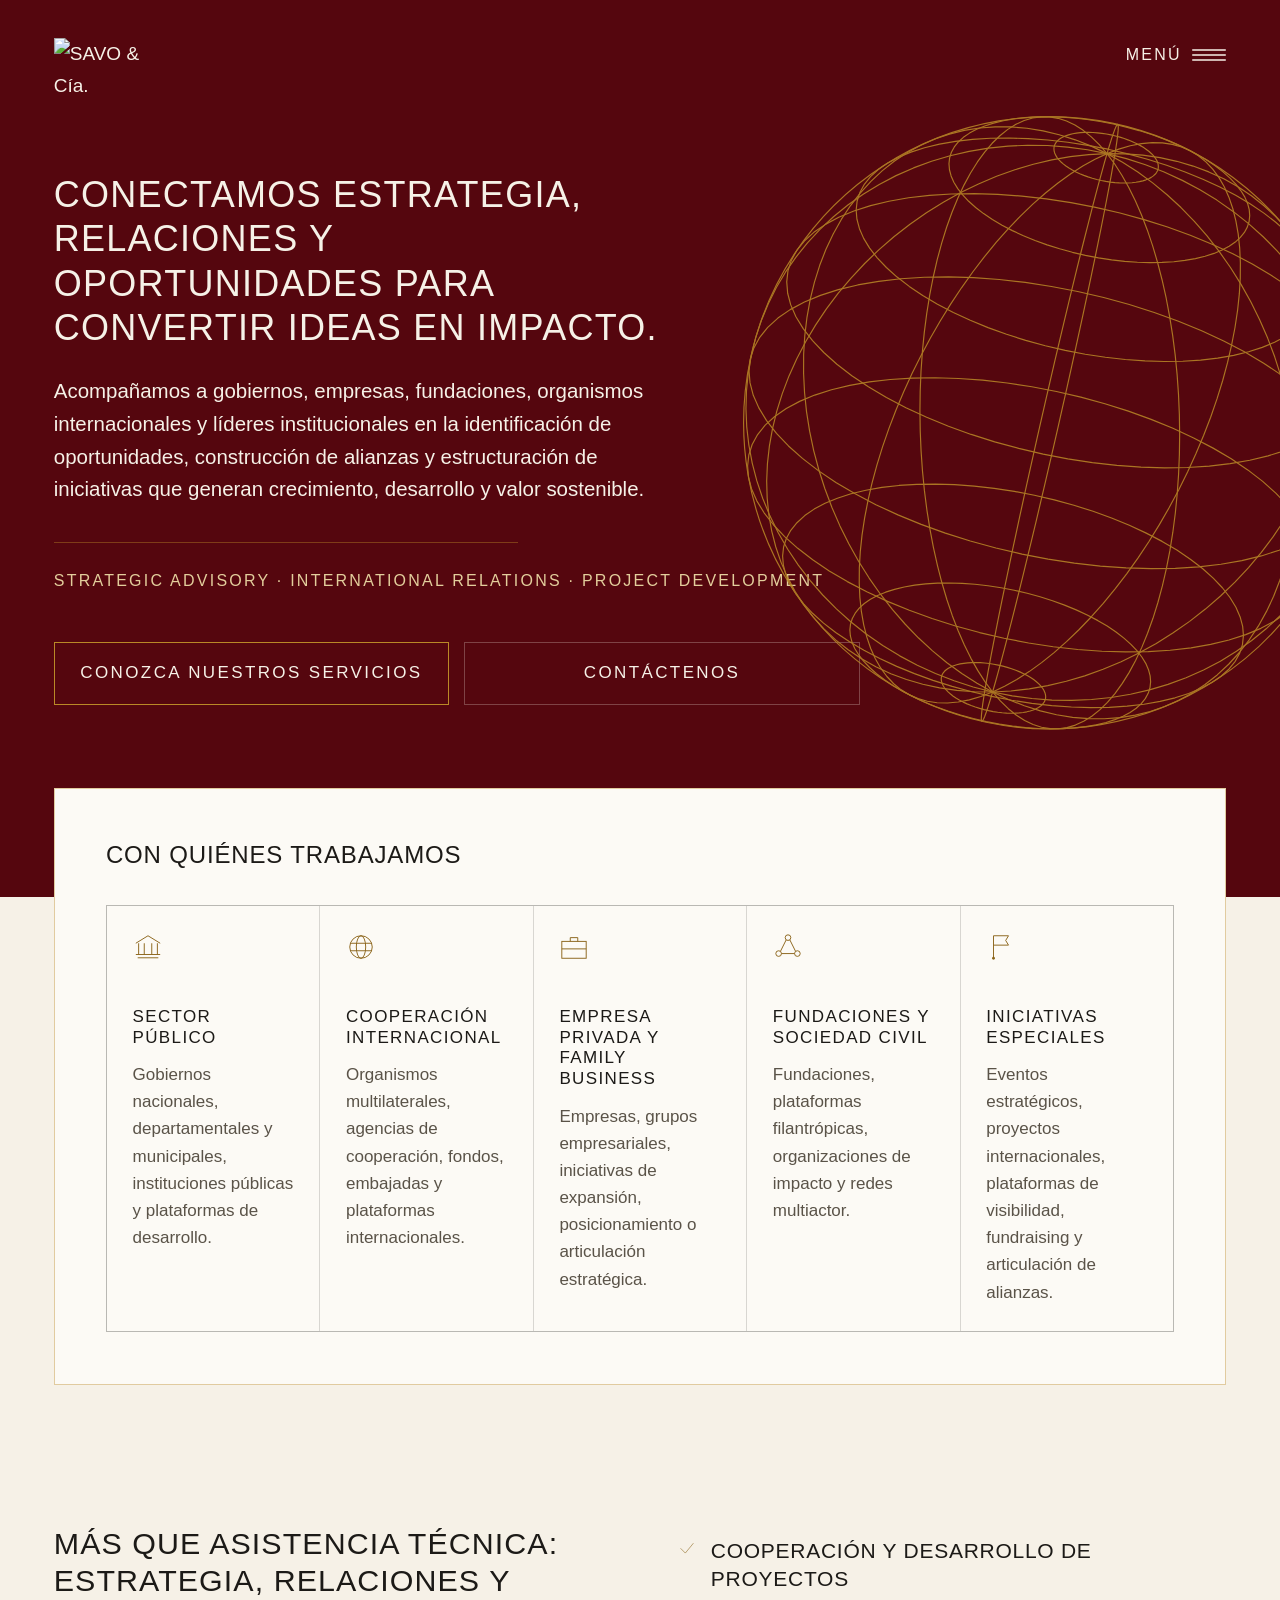
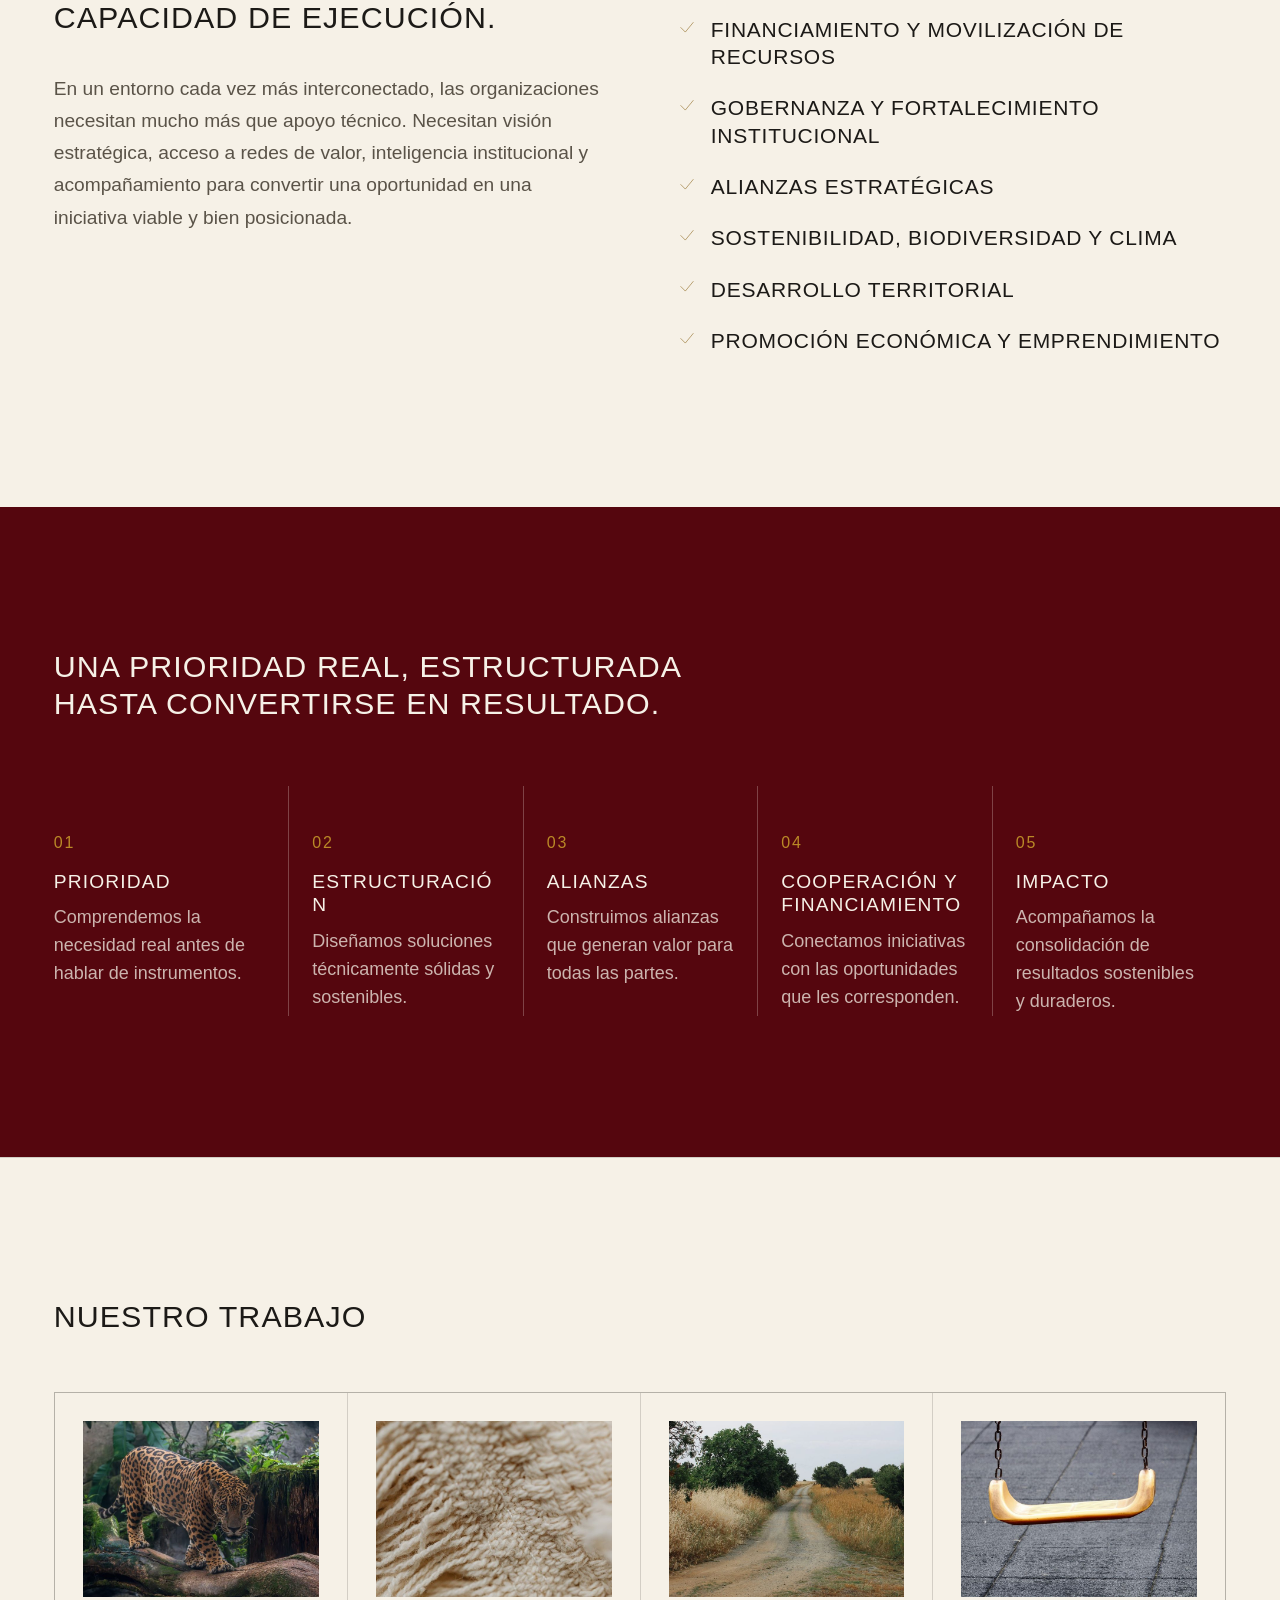
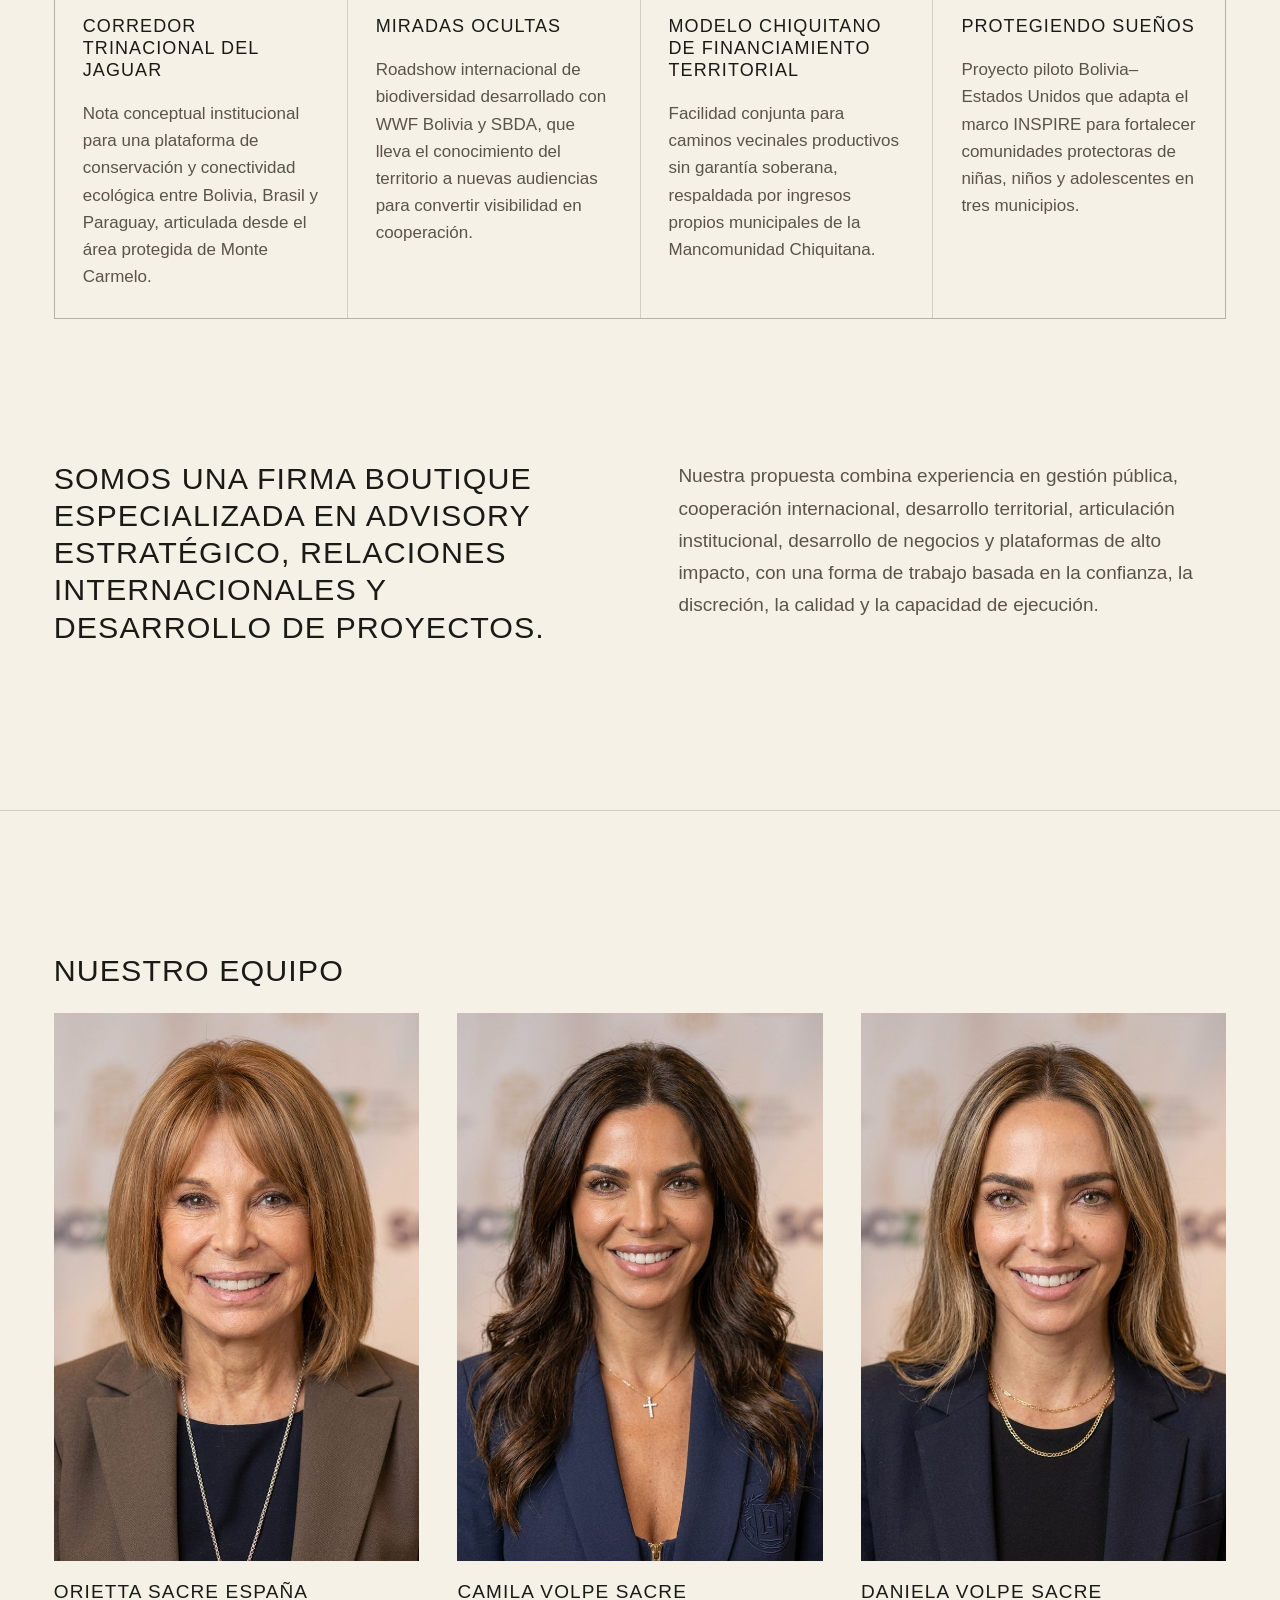
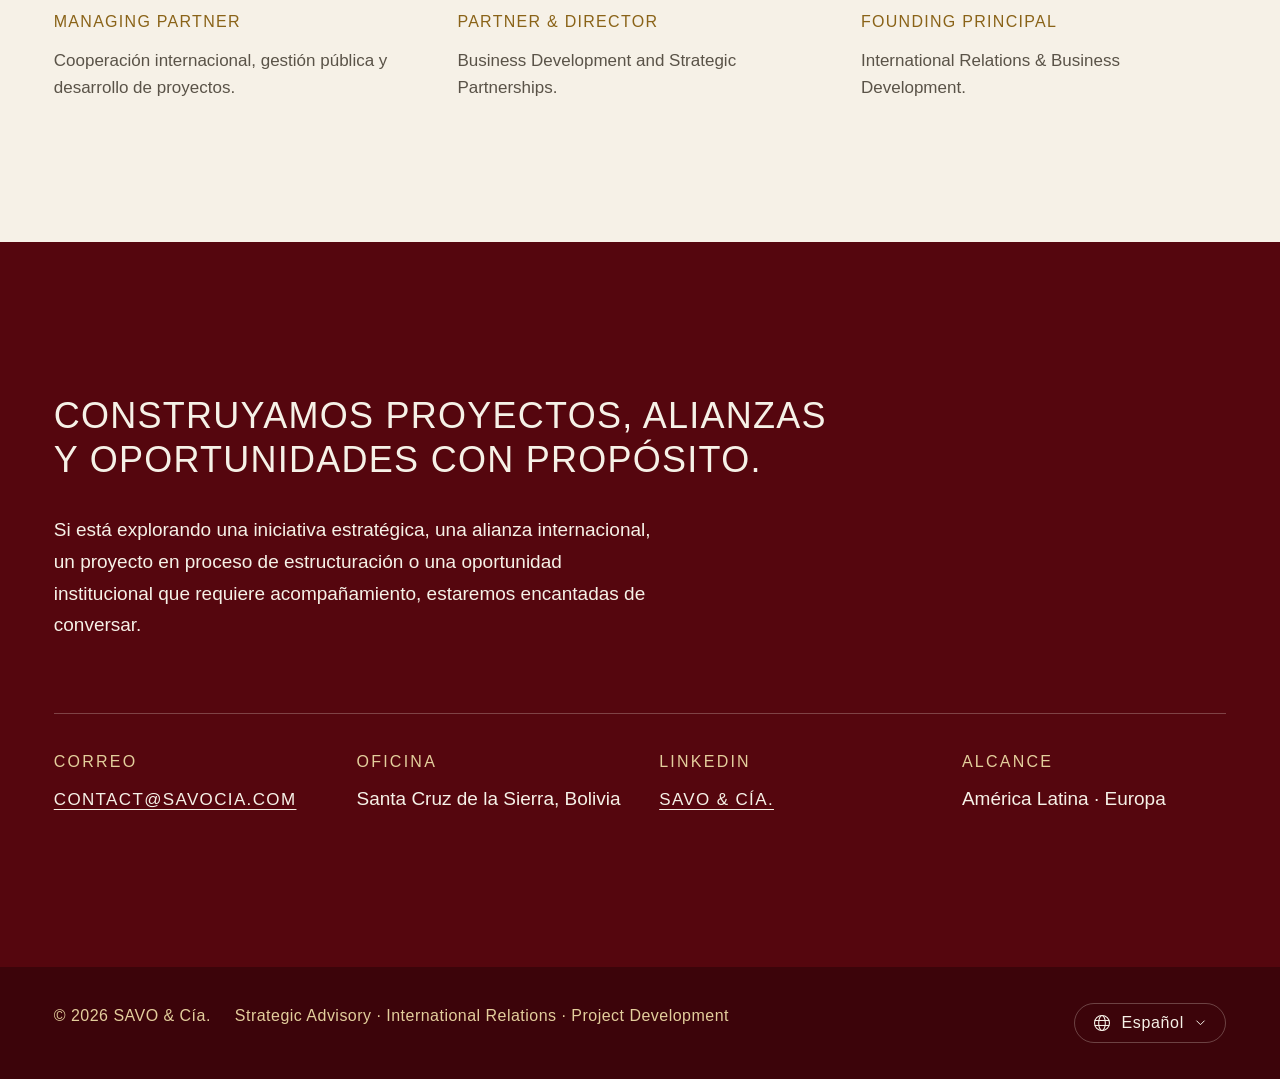
==== commit 59379dd0: "Correct Daniela Volpe Sacre's surname Co-Authored-By: Claude Opus 5 <noreply@anthropic.com>" ====
--- a/es/index.html
+++ b/es/index.html
@@ -297,8 +297,8 @@
           <p>Business Development and Strategic Partnerships.</p>
         </div>
         <div class="person">
-          <img class="portrait" src="../assets/img/team/daniela-volpe.jpg" alt="Daniela Volpe" width="700" height="1050" loading="lazy">
-          <h3>Daniela Volpe</h3>
+          <img class="portrait" src="../assets/img/team/daniela-volpe.jpg" alt="Daniela Volpe Sacre" width="700" height="1050" loading="lazy">
+          <h3>Daniela Volpe Sacre</h3>
           <p class="role">Founding Principal</p>
           <p>International Relations &amp; Business Development.</p>
         </div>
